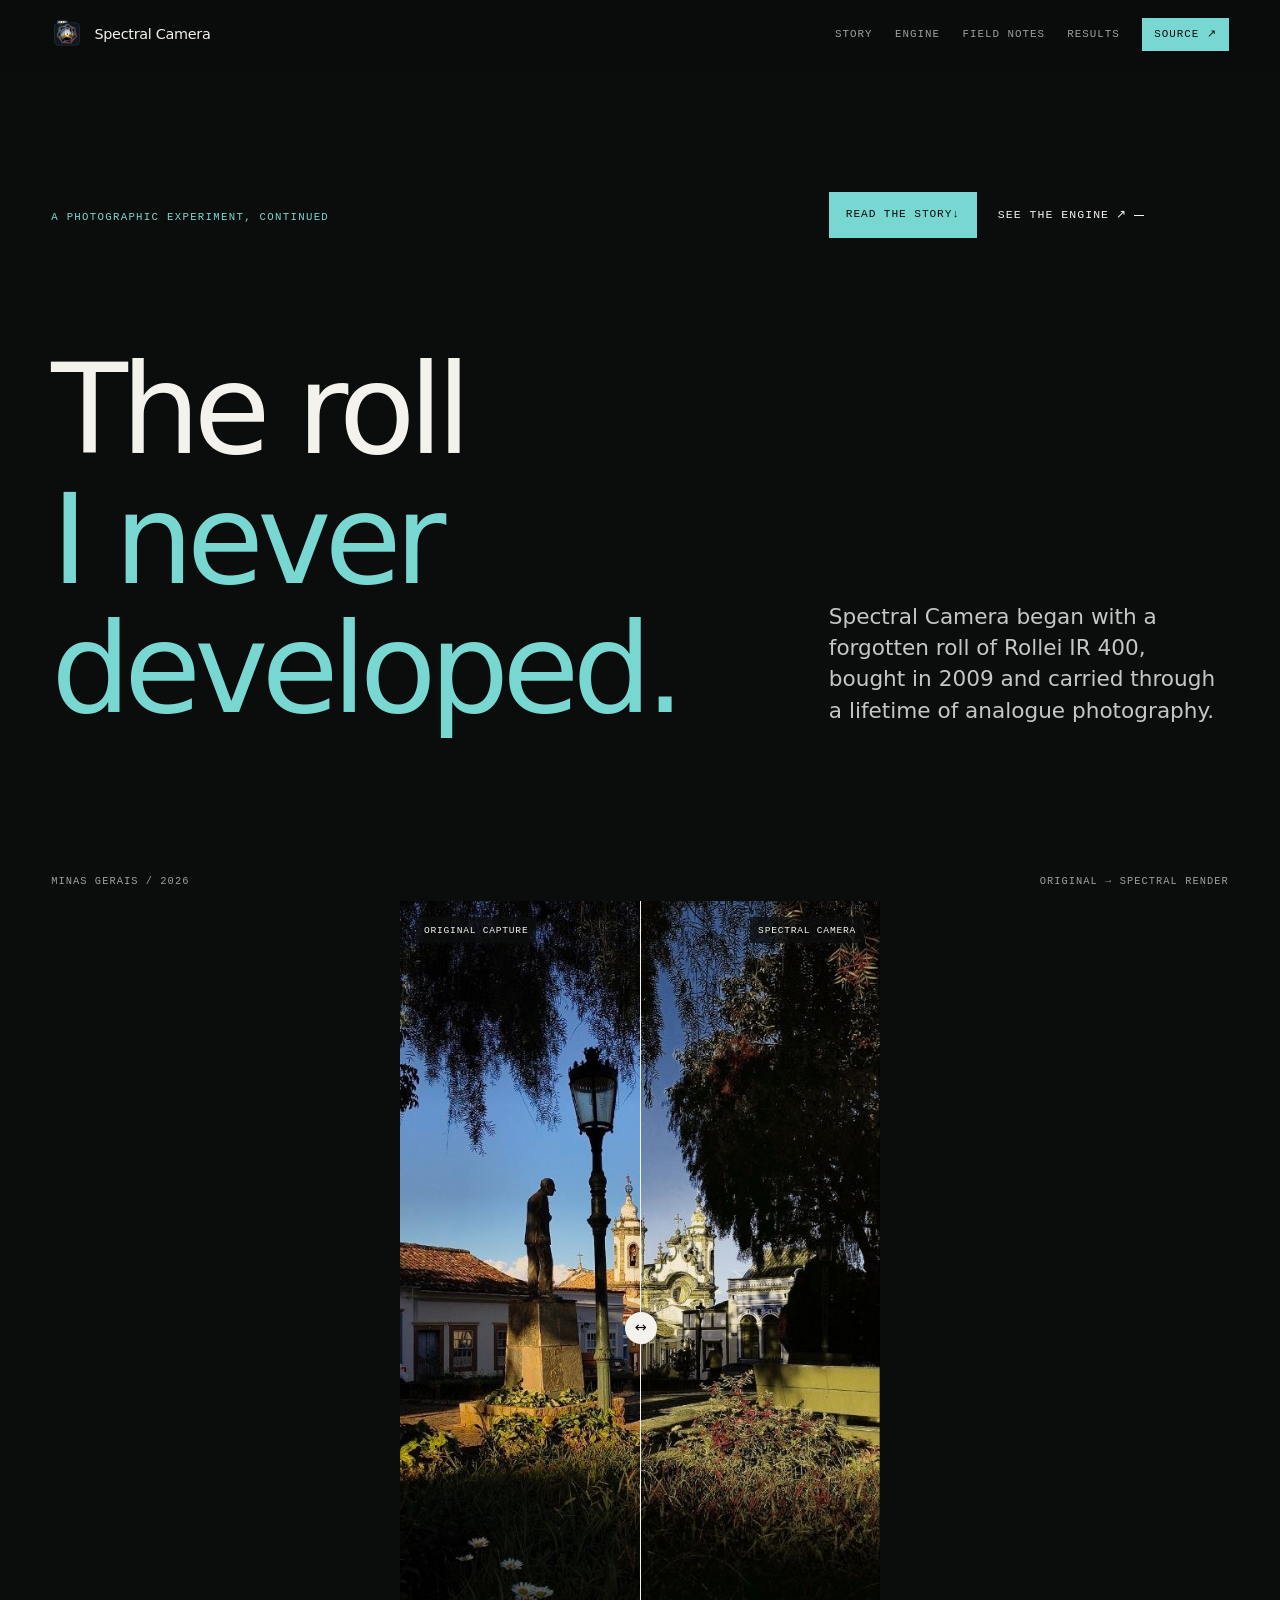
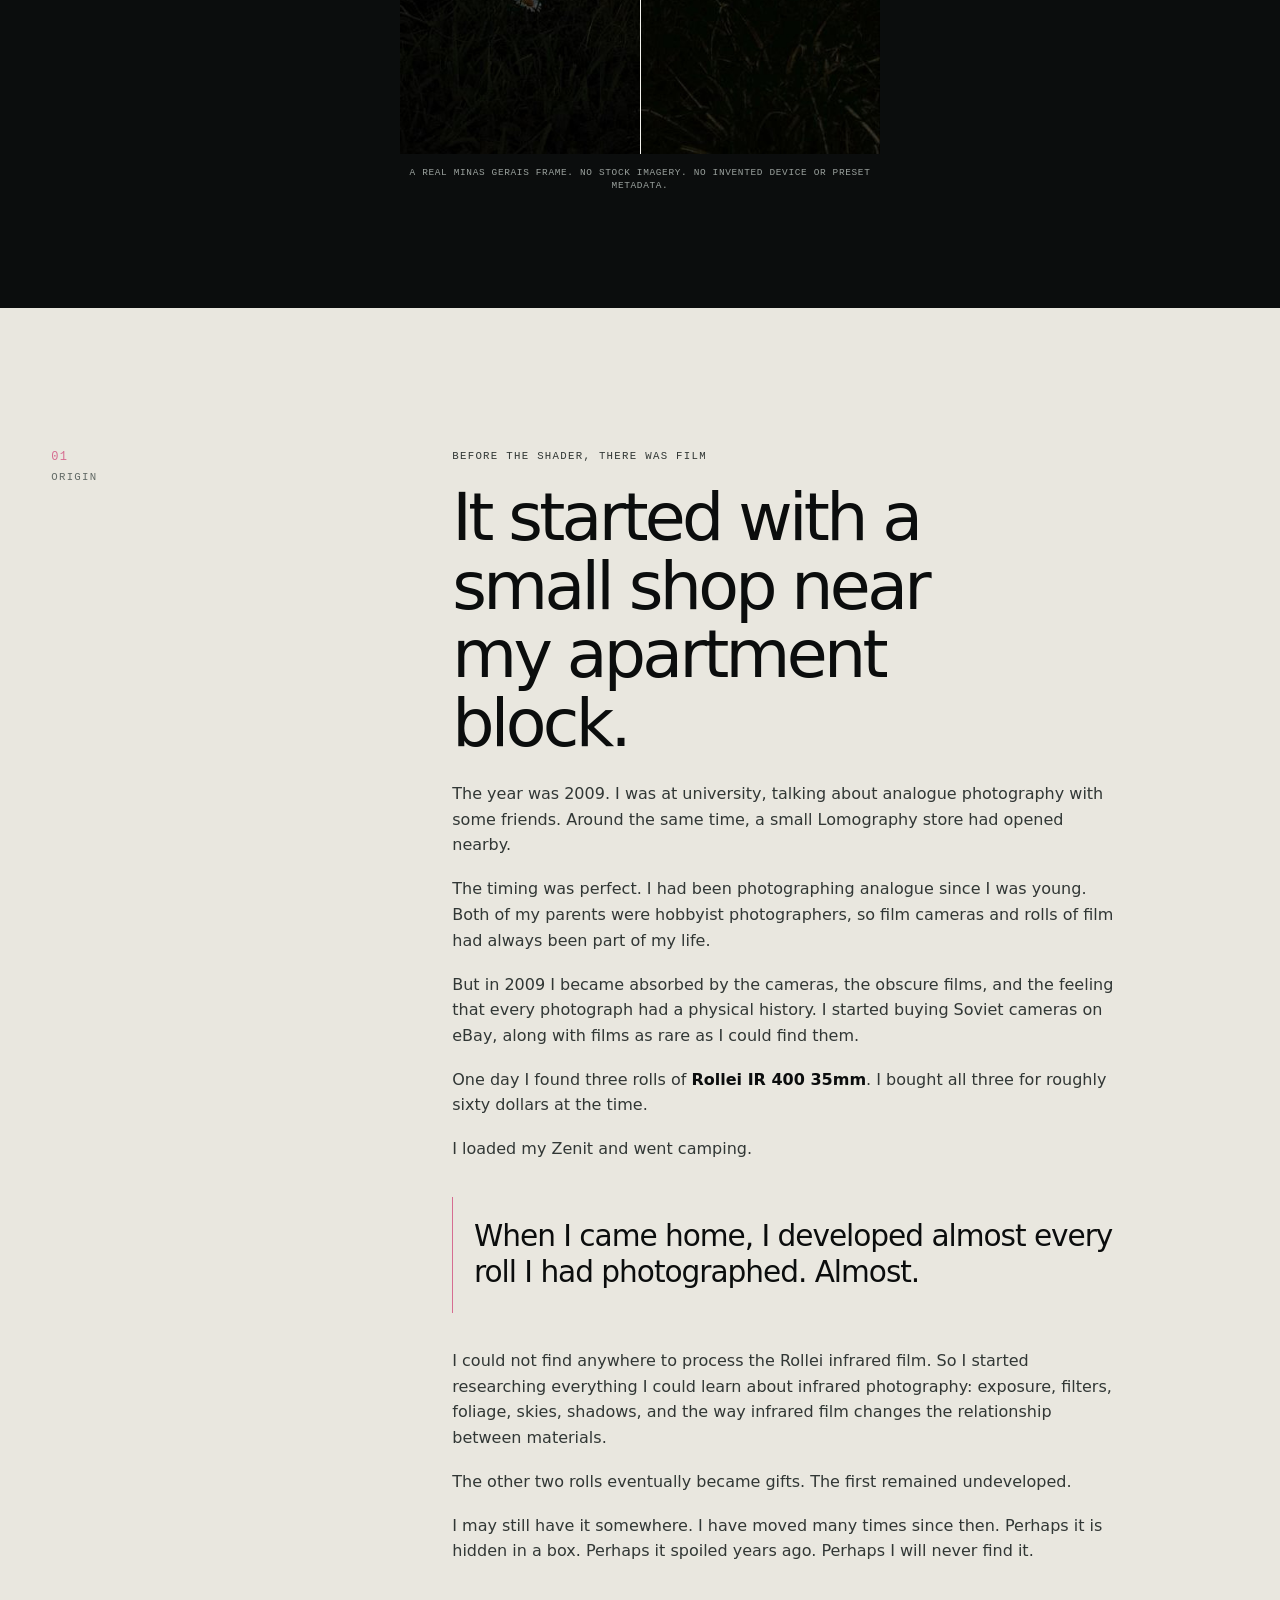
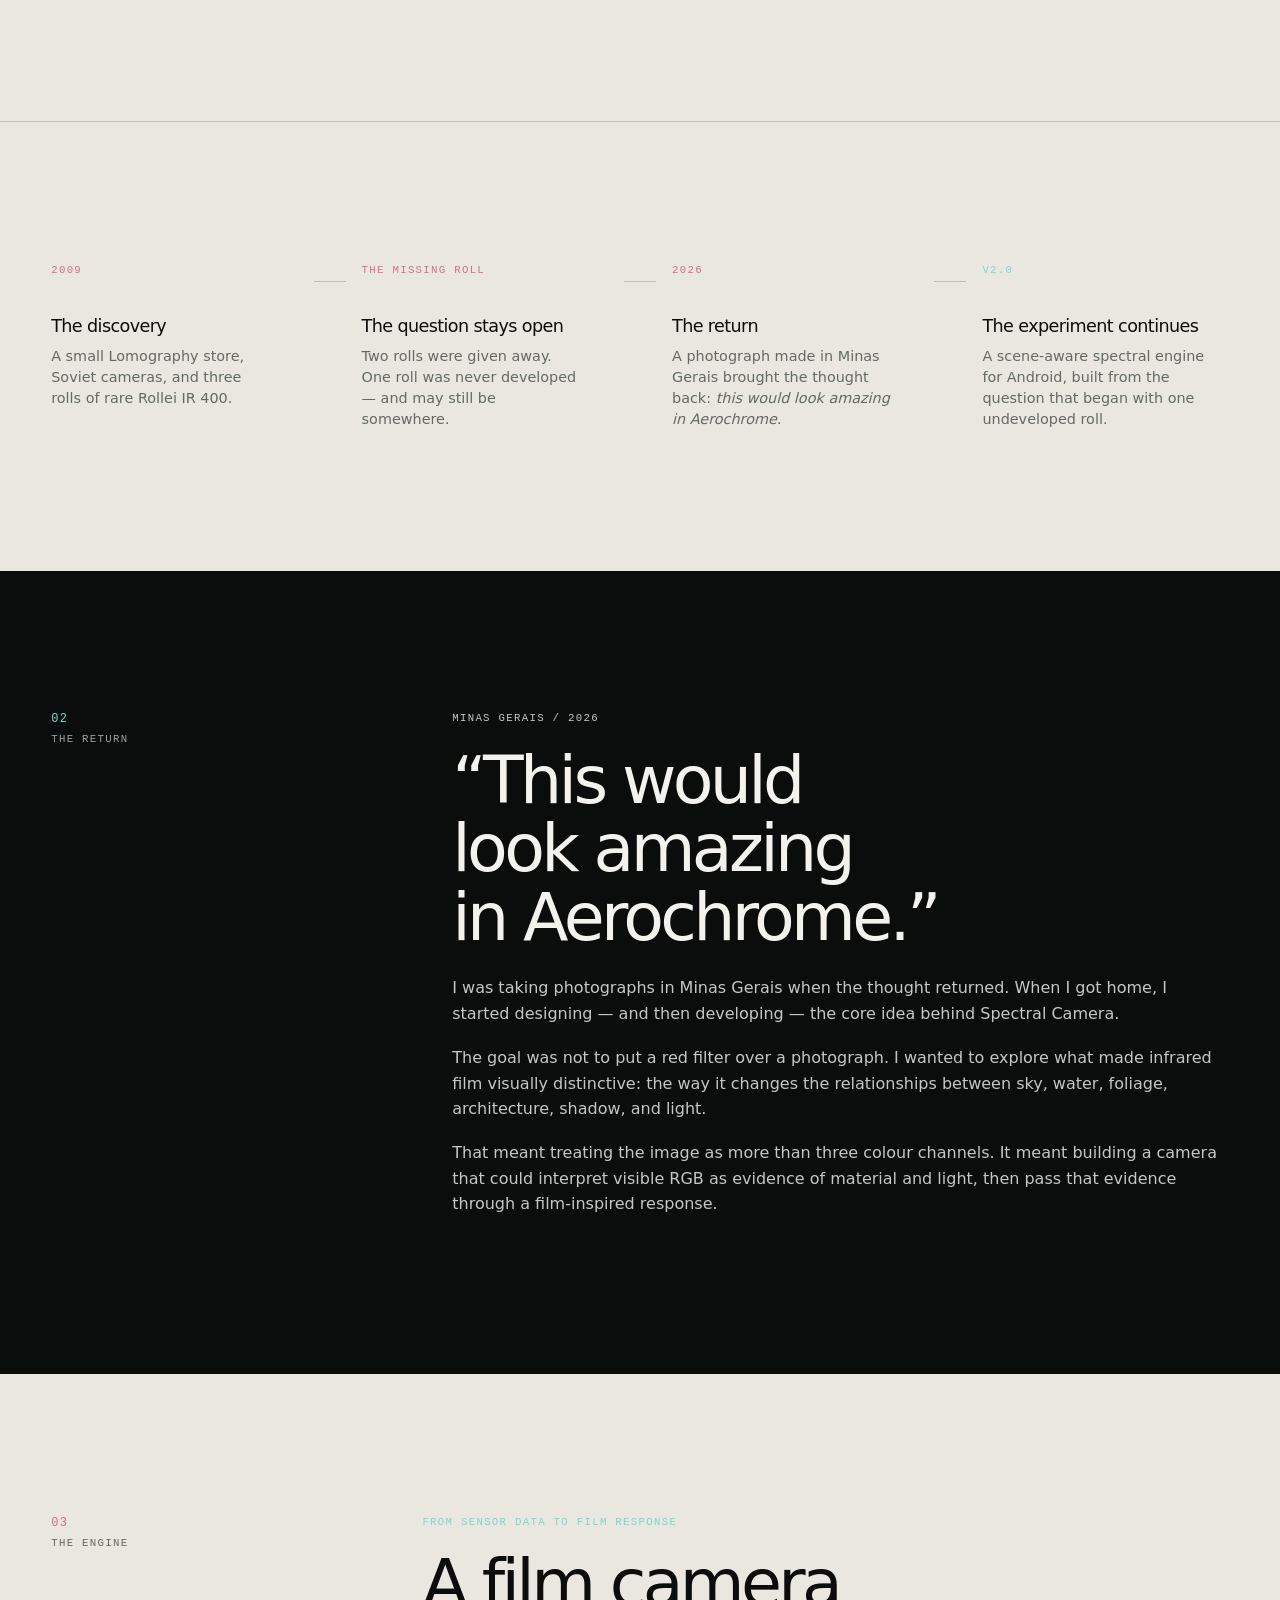
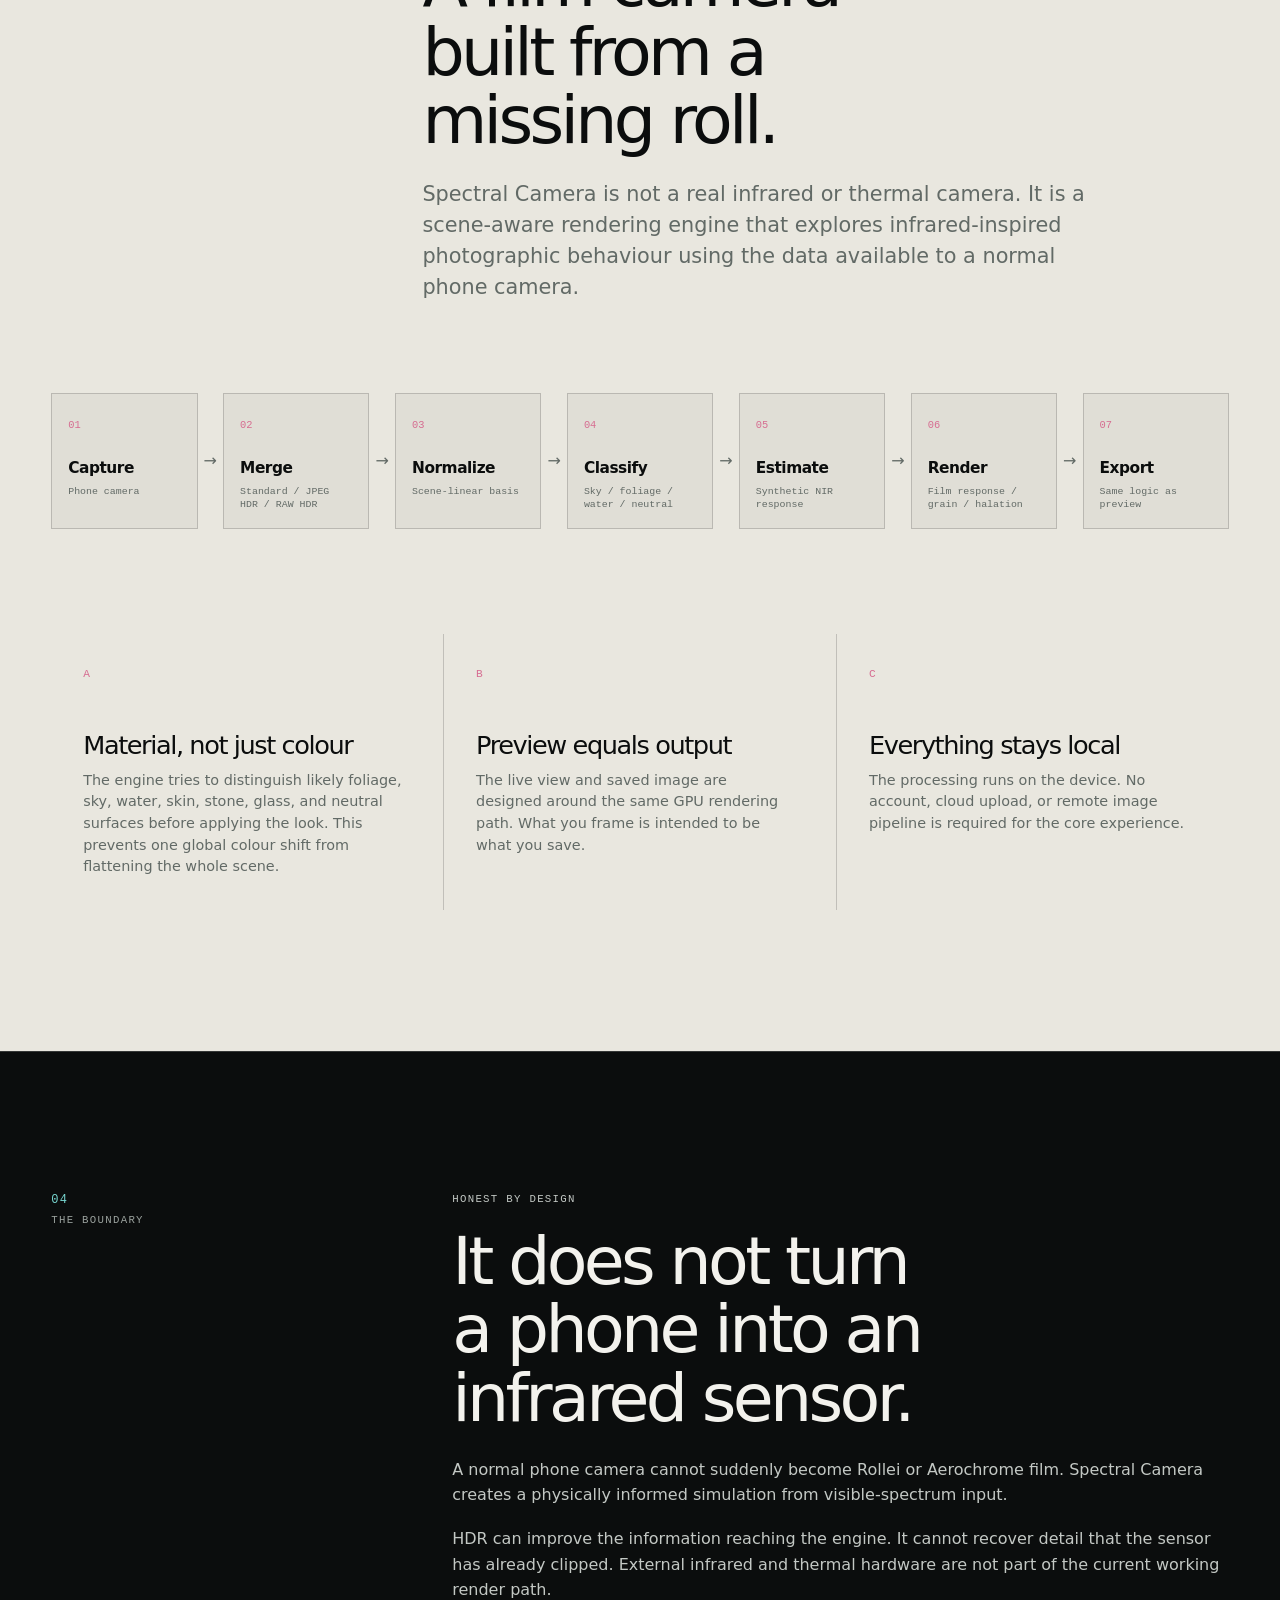
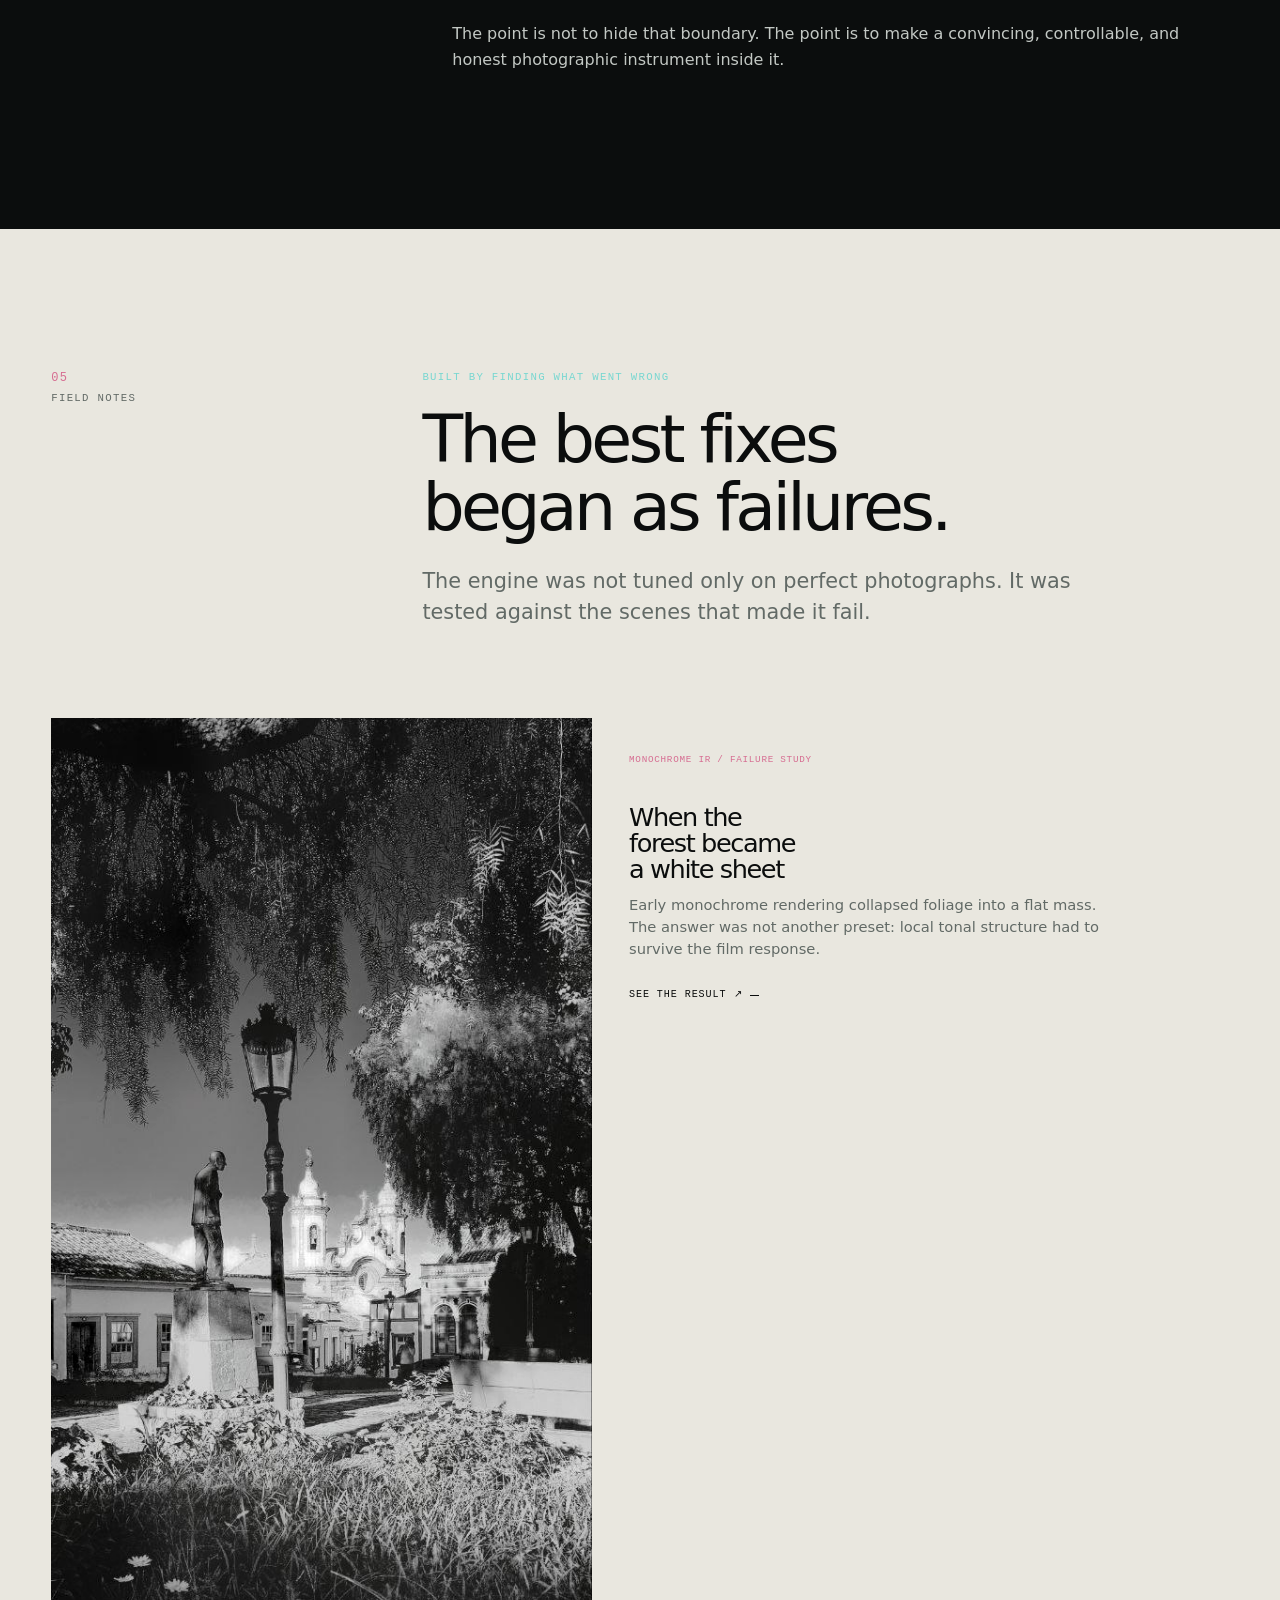
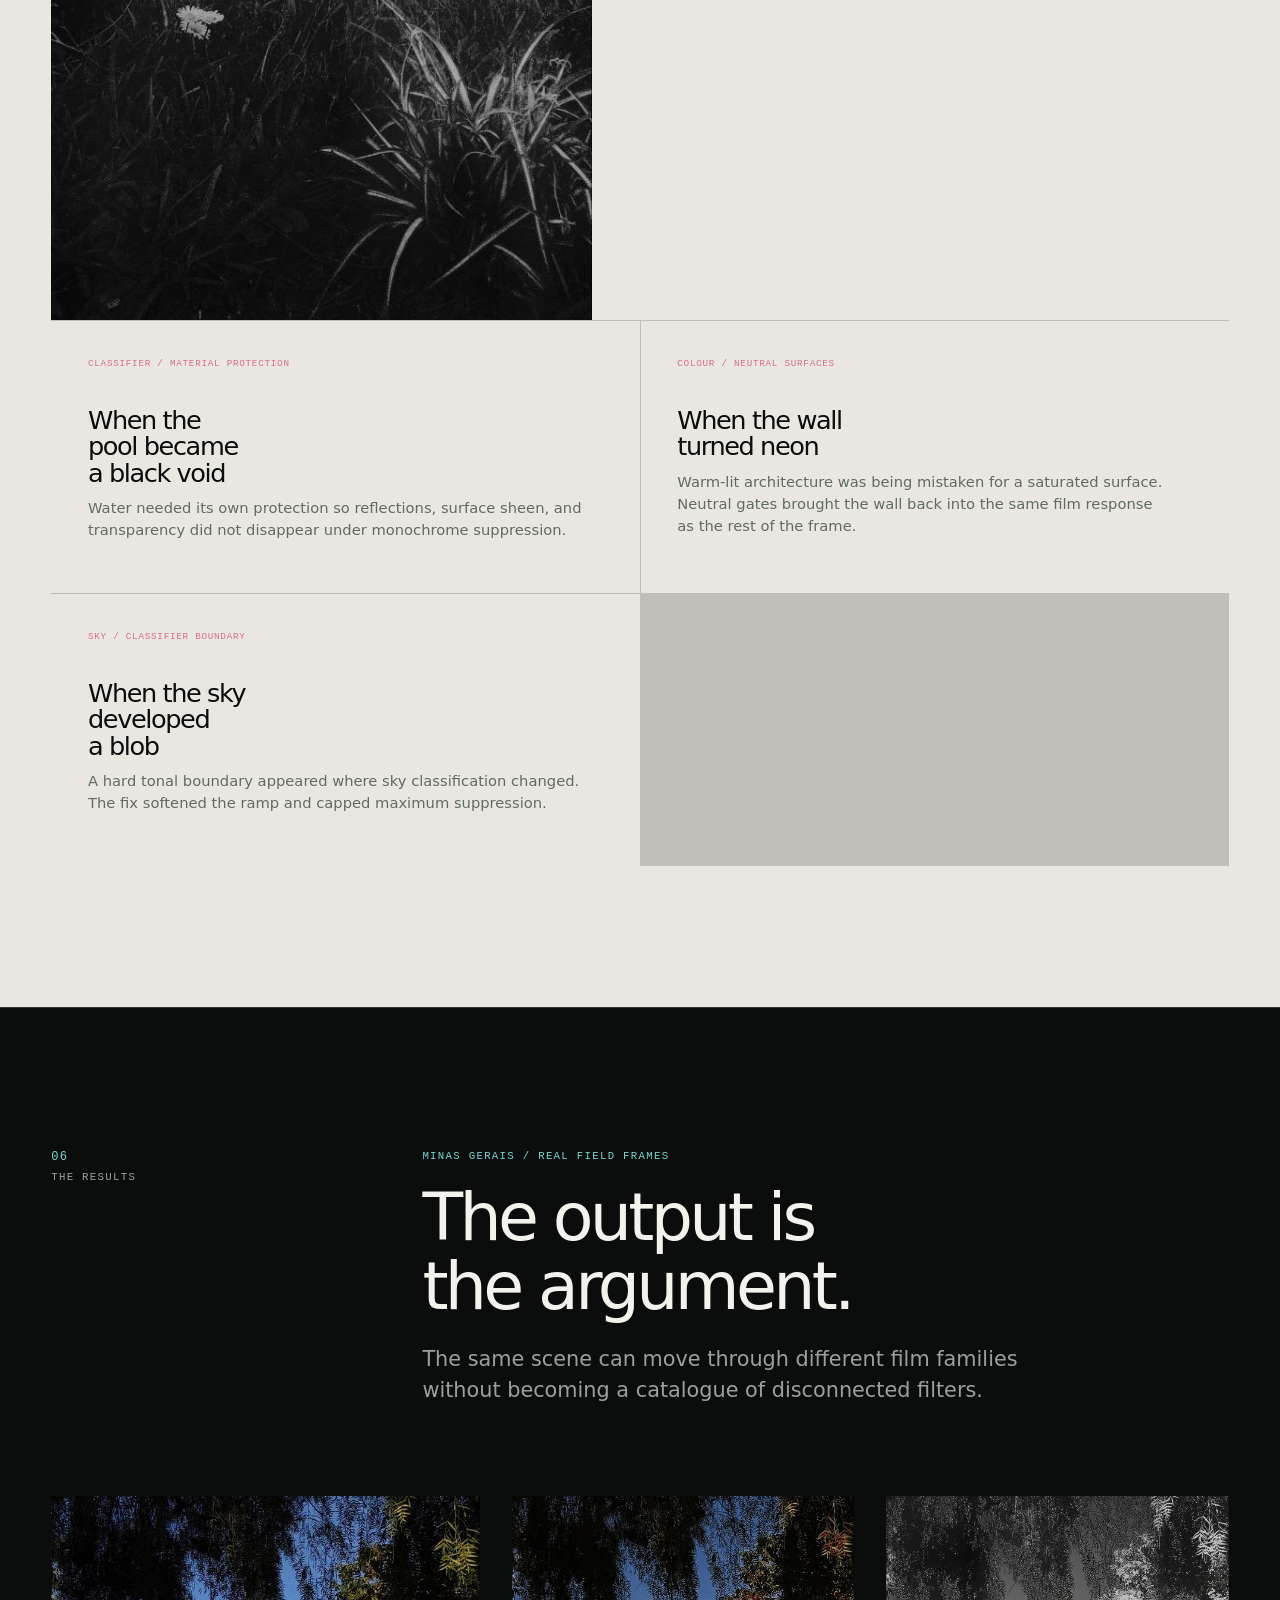
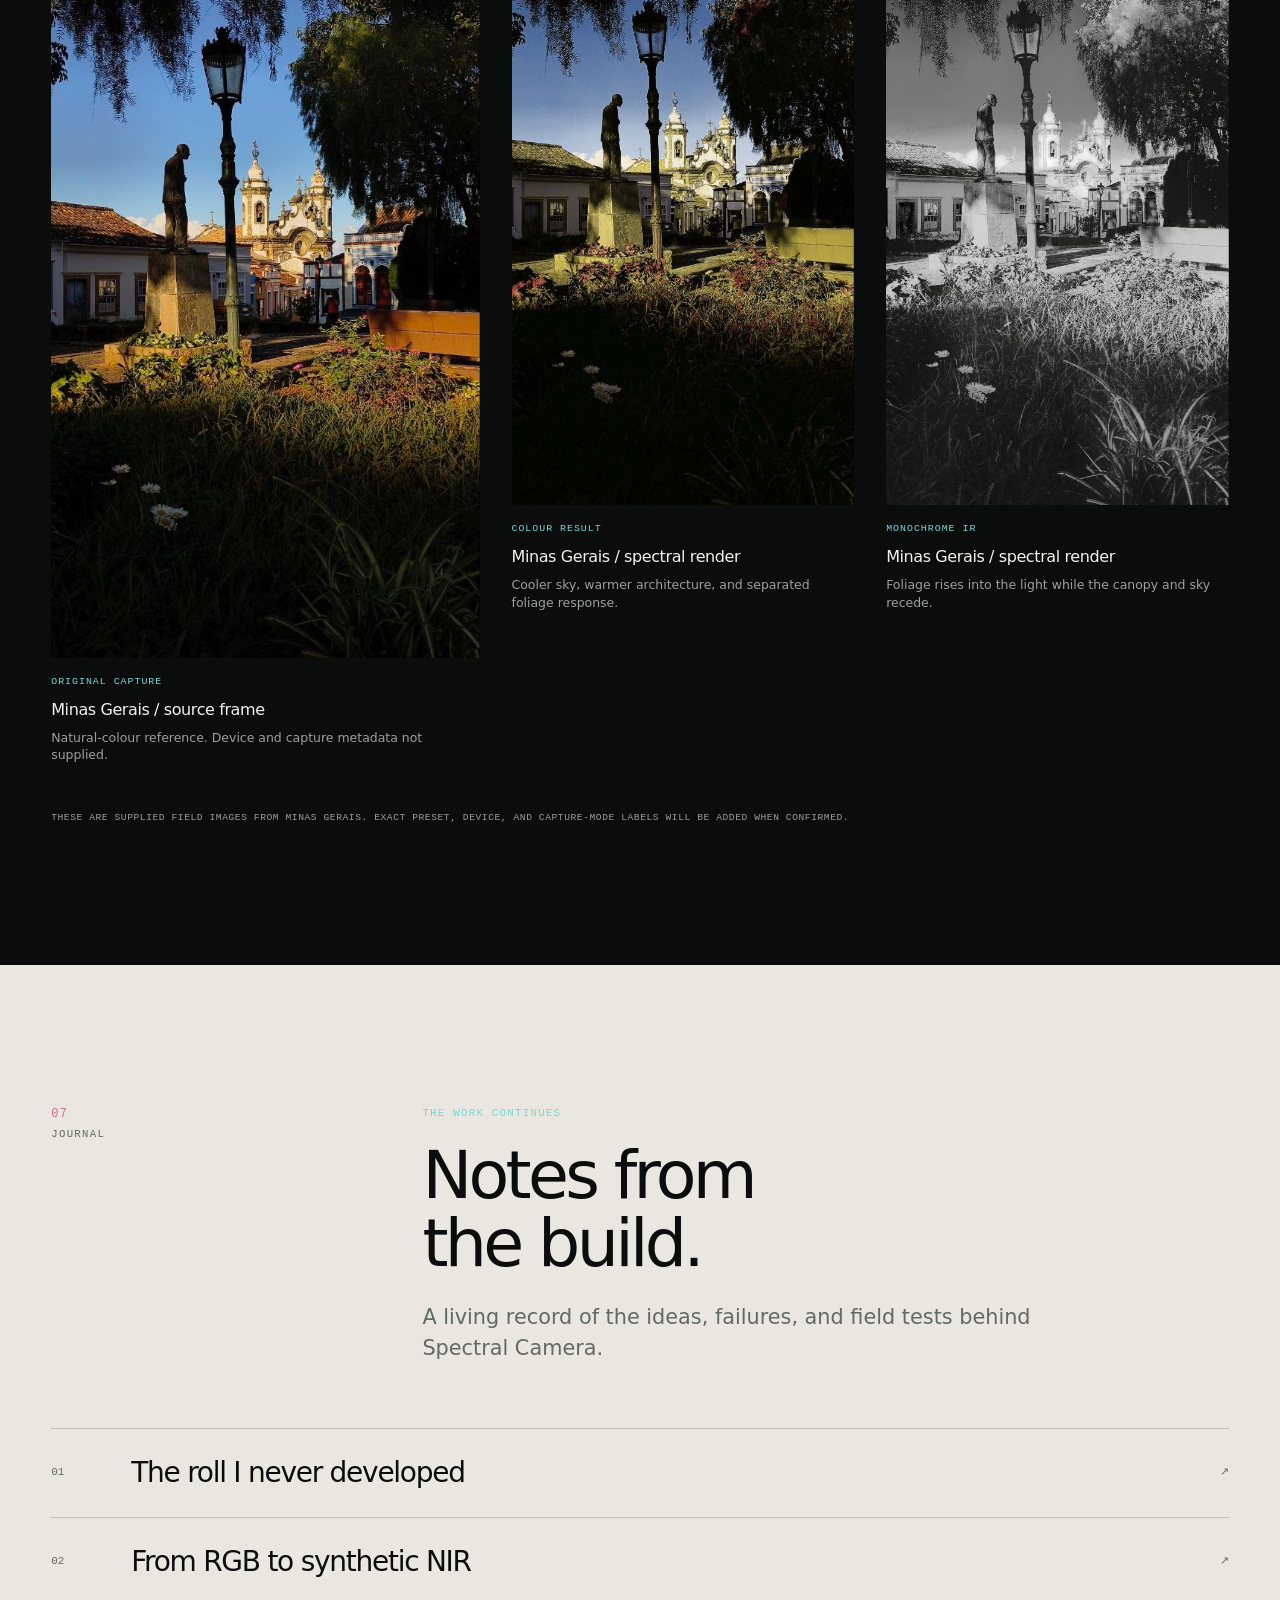
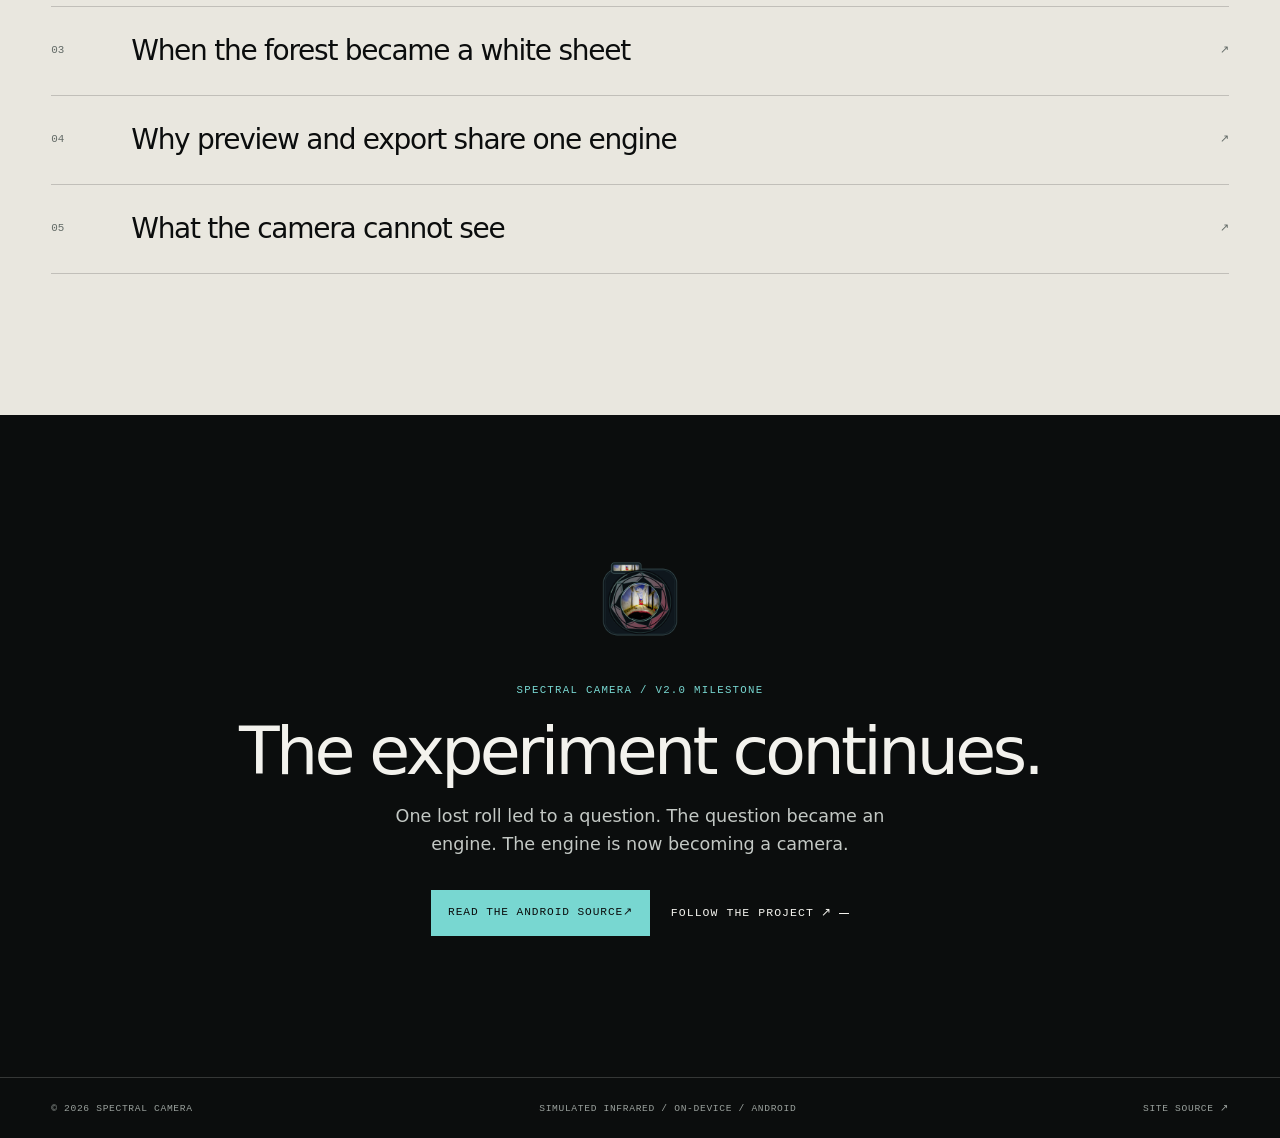
==== site/index.html @ b9d01300 "Add Spectral Camera editorial site" ====
<!doctype html>
<html lang="en">
<head>
  <meta charset="utf-8">
  <meta name="viewport" content="width=device-width, initial-scale=1">
  <meta name="theme-color" content="#0b0d0d">
  <meta name="description" content="The story and engine behind Spectral Camera: an on-device Android camera for simulated infrared, Aerochrome-style colour, and film rendering.">
  <meta property="og:title" content="The roll I never developed — Spectral Camera">
  <meta property="og:description" content="From a forgotten roll of Rollei IR 400 to a scene-aware spectral camera engine for Android.">
  <meta property="og:type" content="website">
  <meta property="og:image" content="assets/images/minas-gerais-colour-result.jpg">
  <title>The roll I never developed — Spectral Camera</title>
  <link rel="icon" href="assets/brand/spectral-camera-mark.png" type="image/png">
  <link rel="stylesheet" href="styles.css">
  <script defer src="script.js"></script>
</head>
<body>
  <a class="skip-link" href="#main-content">Skip to story</a>

  <header class="site-header" data-header>
    <div class="header-inner">
      <a class="brand" href="#top" aria-label="Spectral Camera home">
        <img src="assets/brand/spectral-camera-mark.png" alt="" width="36" height="36">
        <span>Spectral Camera</span>
      </a>
      <button class="menu-toggle" type="button" aria-controls="site-nav" aria-expanded="false">
        <span class="menu-toggle-label">Menu</span>
        <span class="menu-icon" aria-hidden="true"><i></i><i></i></span>
      </button>
      <nav id="site-nav" class="site-nav" aria-label="Main navigation">
        <a href="#story">Story</a>
        <a href="#engine">Engine</a>
        <a href="#field-notes">Field notes</a>
        <a href="#results">Results</a>
        <a class="nav-cta" href="https://github.com/renardoberou/spectral-camera" target="_blank" rel="noreferrer">Source <span aria-hidden="true">↗</span></a>
      </nav>
    </div>
  </header>

  <main id="main-content">
    <section id="top" class="hero section-dark">
      <div class="hero-copy page-shell">
        <p class="eyebrow">A photographic experiment, continued</p>
        <h1>The roll<br><em>I never developed.</em></h1>
        <p class="hero-lede">Spectral Camera began with a forgotten roll of Rollei IR 400, bought in 2009 and carried through a lifetime of analogue photography.</p>
        <div class="hero-actions">
          <a class="button button-primary" href="#story">Read the story <span aria-hidden="true">↓</span></a>
          <a class="text-link" href="#engine">See the engine <span aria-hidden="true">↗</span></a>
        </div>
      </div>
      <div class="hero-visual page-shell">
        <div class="hero-visual-heading">
          <span>Minas Gerais / 2026</span>
          <span>Original → spectral render</span>
        </div>
        <div class="comparison" data-comparison>
          <img class="comparison-image comparison-after" src="assets/images/minas-gerais-colour-result.jpg" alt="Historic Minas Gerais plaza rendered with a cool blue sky, warm architecture, and olive foliage by Spectral Camera.">
          <div class="comparison-before-wrap" data-before-wrap>
            <img class="comparison-image comparison-before" src="assets/images/minas-gerais-original-capture.jpg" alt="Original natural-colour photograph of a historic Minas Gerais plaza framed by trees.">
          </div>
          <div class="comparison-label comparison-label-before">Original capture</div>
          <div class="comparison-label comparison-label-after">Spectral Camera</div>
          <div class="comparison-divider" data-divider aria-hidden="true"><span>↔</span></div>
          <label class="sr-only" for="comparison-range">Reveal the original image over the processed image</label>
          <input id="comparison-range" class="comparison-range" data-range type="range" min="0" max="100" value="50" aria-valuetext="50 percent original image">
        </div>
        <p class="image-note">A real Minas Gerais frame. No stock imagery. No invented device or preset metadata.</p>
      </div>
    </section>

    <section id="story" class="story section-paper section-padding">
      <div class="page-shell story-grid">
        <div class="section-marker"><span>01</span><span>Origin</span></div>
        <div class="story-copy prose">
          <p class="eyebrow">Before the shader, there was film</p>
          <h2>It started with a small shop near my apartment block.</h2>
          <p>The year was 2009. I was at university, talking about analogue photography with some friends. Around the same time, a small Lomography store had opened nearby.</p>
          <p>The timing was perfect. I had been photographing analogue since I was young. Both of my parents were hobbyist photographers, so film cameras and rolls of film had always been part of my life.</p>
          <p>But in 2009 I became absorbed by the cameras, the obscure films, and the feeling that every photograph had a physical history. I started buying Soviet cameras on eBay, along with films as rare as I could find them.</p>
          <p>One day I found three rolls of <strong>Rollei IR 400 35mm</strong>. I bought all three for roughly sixty dollars at the time.</p>
          <p>I loaded my Zenit and went camping.</p>
          <blockquote>When I came home, I developed almost every roll I had photographed. Almost.</blockquote>
          <p>I could not find anywhere to process the Rollei infrared film. So I started researching everything I could learn about infrared photography: exposure, filters, foliage, skies, shadows, and the way infrared film changes the relationship between materials.</p>
          <p>The other two rolls eventually became gifts. The first remained undeveloped.</p>
          <p>I may still have it somewhere. I have moved many times since then. Perhaps it is hidden in a box. Perhaps it spoiled years ago. Perhaps I will never find it.</p>
        </div>
      </div>
    </section>

    <section class="timeline section-paper section-padding section-rule">
      <div class="page-shell timeline-grid">
        <div class="timeline-item">
          <span class="timeline-year">2009</span>
          <h3>The discovery</h3>
          <p>A small Lomography store, Soviet cameras, and three rolls of rare Rollei IR 400.</p>
        </div>
        <div class="timeline-line" aria-hidden="true"></div>
        <div class="timeline-item">
          <span class="timeline-year">The missing roll</span>
          <h3>The question stays open</h3>
          <p>Two rolls were given away. One roll was never developed — and may still be somewhere.</p>
        </div>
        <div class="timeline-line" aria-hidden="true"></div>
        <div class="timeline-item">
          <span class="timeline-year">2026</span>
          <h3>The return</h3>
          <p>A photograph made in Minas Gerais brought the thought back: <em>this would look amazing in Aerochrome.</em></p>
        </div>
        <div class="timeline-line" aria-hidden="true"></div>
        <div class="timeline-item timeline-item-current">
          <span class="timeline-year">v2.0</span>
          <h3>The experiment continues</h3>
          <p>A scene-aware spectral engine for Android, built from the question that began with one undeveloped roll.</p>
        </div>
      </div>
    </section>

    <section class="return section-dark section-padding">
      <div class="page-shell return-grid">
        <div class="section-marker section-marker-dark"><span>02</span><span>The return</span></div>
        <div class="return-copy prose prose-dark">
          <p class="eyebrow">Minas Gerais / 2026</p>
          <h2>“This would look amazing in Aerochrome.”</h2>
          <p>I was taking photographs in Minas Gerais when the thought returned. When I got home, I started designing — and then developing — the core idea behind Spectral Camera.</p>
          <p>The goal was not to put a red filter over a photograph. I wanted to explore what made infrared film visually distinctive: the way it changes the relationships between sky, water, foliage, architecture, shadow, and light.</p>
          <p>That meant treating the image as more than three colour channels. It meant building a camera that could interpret visible RGB as evidence of material and light, then pass that evidence through a film-inspired response.</p>
        </div>
      </div>
    </section>

    <section id="engine" class="engine section-paper section-padding">
      <div class="page-shell">
        <div class="section-intro section-intro-wide">
          <div class="section-marker"><span>03</span><span>The engine</span></div>
          <div>
            <p class="eyebrow">From sensor data to film response</p>
            <h2>A film camera built from a missing roll.</h2>
            <p class="intro-lede">Spectral Camera is not a real infrared or thermal camera. It is a scene-aware rendering engine that explores infrared-inspired photographic behaviour using the data available to a normal phone camera.</p>
          </div>
        </div>

        <div class="pipeline" aria-label="Spectral Camera image processing pipeline">
          <div class="pipeline-step"><span class="pipeline-number">01</span><strong>Capture</strong><small>Phone camera</small></div>
          <div class="pipeline-arrow" aria-hidden="true">→</div>
          <div class="pipeline-step"><span class="pipeline-number">02</span><strong>Merge</strong><small>Standard / JPEG HDR / RAW HDR</small></div>
          <div class="pipeline-arrow" aria-hidden="true">→</div>
          <div class="pipeline-step"><span class="pipeline-number">03</span><strong>Normalize</strong><small>Scene-linear basis</small></div>
          <div class="pipeline-arrow" aria-hidden="true">→</div>
          <div class="pipeline-step"><span class="pipeline-number">04</span><strong>Classify</strong><small>Sky / foliage / water / neutral</small></div>
          <div class="pipeline-arrow" aria-hidden="true">→</div>
          <div class="pipeline-step"><span class="pipeline-number">05</span><strong>Estimate</strong><small>Synthetic NIR response</small></div>
          <div class="pipeline-arrow" aria-hidden="true">→</div>
          <div class="pipeline-step"><span class="pipeline-number">06</span><strong>Render</strong><small>Film response / grain / halation</small></div>
          <div class="pipeline-arrow" aria-hidden="true">→</div>
          <div class="pipeline-step"><span class="pipeline-number">07</span><strong>Export</strong><small>Same logic as preview</small></div>
        </div>

        <div class="engine-notes">
          <article class="engine-note">
            <span class="note-index">A</span>
            <h3>Material, not just colour</h3>
            <p>The engine tries to distinguish likely foliage, sky, water, skin, stone, glass, and neutral surfaces before applying the look. This prevents one global colour shift from flattening the whole scene.</p>
          </article>
          <article class="engine-note">
            <span class="note-index">B</span>
            <h3>Preview equals output</h3>
            <p>The live view and saved image are designed around the same GPU rendering path. What you frame is intended to be what you save.</p>
          </article>
          <article class="engine-note">
            <span class="note-index">C</span>
            <h3>Everything stays local</h3>
            <p>The processing runs on the device. No account, cloud upload, or remote image pipeline is required for the core experience.</p>
          </article>
        </div>
      </div>
    </section>

    <section id="honesty" class="honesty section-dark section-padding">
      <div class="page-shell honesty-grid">
        <div class="section-marker section-marker-dark"><span>04</span><span>The boundary</span></div>
        <div class="honesty-copy prose prose-dark">
          <p class="eyebrow">Honest by design</p>
          <h2>It does not turn a phone into an infrared sensor.</h2>
          <p>A normal phone camera cannot suddenly become Rollei or Aerochrome film. Spectral Camera creates a physically informed simulation from visible-spectrum input.</p>
          <p>HDR can improve the information reaching the engine. It cannot recover detail that the sensor has already clipped. External infrared and thermal hardware are not part of the current working render path.</p>
          <p>The point is not to hide that boundary. The point is to make a convincing, controllable, and honest photographic instrument inside it.</p>
        </div>
      </div>
    </section>

    <section id="field-notes" class="field-notes section-paper section-padding">
      <div class="page-shell">
        <div class="section-intro">
          <div class="section-marker"><span>05</span><span>Field notes</span></div>
          <div>
            <p class="eyebrow">Built by finding what went wrong</p>
            <h2>The best fixes began as failures.</h2>
            <p class="intro-lede">The engine was not tuned only on perfect photographs. It was tested against the scenes that made it fail.</p>
          </div>
        </div>

        <div class="notes-grid">
          <article class="note-card note-card-featured">
            <div class="note-card-image note-card-image-mono"><img src="assets/images/minas-gerais-monochrome-ir.jpg" alt="Bright foliage, dark sky, a statue, and a church in a monochrome infrared-inspired Minas Gerais rendering."></div>
            <div class="note-card-body"><span class="card-kicker">Monochrome IR / failure study</span><h3>When the forest became a white sheet</h3><p>Early monochrome rendering collapsed foliage into a flat mass. The answer was not another preset: local tonal structure had to survive the film response.</p><a class="text-link" href="#results">See the result <span aria-hidden="true">↗</span></a></div>
          </article>
          <article class="note-card">
            <div class="note-card-body"><span class="card-kicker">Classifier / material protection</span><h3>When the pool became a black void</h3><p>Water needed its own protection so reflections, surface sheen, and transparency did not disappear under monochrome suppression.</p></div>
          </article>
          <article class="note-card">
            <div class="note-card-body"><span class="card-kicker">Colour / neutral surfaces</span><h3>When the wall turned neon</h3><p>Warm-lit architecture was being mistaken for a saturated surface. Neutral gates brought the wall back into the same film response as the rest of the frame.</p></div>
          </article>
          <article class="note-card">
            <div class="note-card-body"><span class="card-kicker">Sky / classifier boundary</span><h3>When the sky developed a blob</h3><p>A hard tonal boundary appeared where sky classification changed. The fix softened the ramp and capped maximum suppression.</p></div>
          </article>
        </div>
      </div>
    </section>

    <section id="results" class="results section-dark section-padding">
      <div class="page-shell">
        <div class="section-intro section-intro-dark">
          <div class="section-marker section-marker-dark"><span>06</span><span>The results</span></div>
          <div>
            <p class="eyebrow">Minas Gerais / real field frames</p>
            <h2>The output is the argument.</h2>
            <p class="intro-lede">The same scene can move through different film families without becoming a catalogue of disconnected filters.</p>
          </div>
        </div>

        <div class="results-grid">
          <figure class="result-card result-card-large">
            <div class="result-image"><img src="assets/images/minas-gerais-original-capture.jpg" alt="Original natural-colour Minas Gerais plaza framed by trees."></div>
            <figcaption><span>Original capture</span><strong>Minas Gerais / source frame</strong><small>Natural-colour reference. Device and capture metadata not supplied.</small></figcaption>
          </figure>
          <figure class="result-card">
            <div class="result-image"><img src="assets/images/minas-gerais-colour-result.jpg" alt="Minas Gerais plaza with a cool blue sky, warm architecture, and olive foliage in a spectral colour rendering."></div>
            <figcaption><span>Colour result</span><strong>Minas Gerais / spectral render</strong><small>Cooler sky, warmer architecture, and separated foliage response.</small></figcaption>
          </figure>
          <figure class="result-card">
            <div class="result-image"><img src="assets/images/minas-gerais-monochrome-ir.jpg" alt="Minas Gerais plaza with bright foliage and deep shadows in a monochrome infrared-inspired rendering."></div>
            <figcaption><span>Monochrome IR</span><strong>Minas Gerais / spectral render</strong><small>Foliage rises into the light while the canopy and sky recede.</small></figcaption>
          </figure>
        </div>
        <p class="results-disclaimer">These are supplied field images from Minas Gerais. Exact preset, device, and capture-mode labels will be added when confirmed.</p>
      </div>
    </section>

    <section class="journal section-paper section-padding">
      <div class="page-shell">
        <div class="section-intro">
          <div class="section-marker"><span>07</span><span>Journal</span></div>
          <div>
            <p class="eyebrow">The work continues</p>
            <h2>Notes from the build.</h2>
            <p class="intro-lede">A living record of the ideas, failures, and field tests behind Spectral Camera.</p>
          </div>
        </div>
        <div class="journal-list">
          <a class="journal-row" href="#story"><span class="journal-number">01</span><span class="journal-title">The roll I never developed</span><span class="journal-arrow">↗</span></a>
          <a class="journal-row" href="#engine"><span class="journal-number">02</span><span class="journal-title">From RGB to synthetic NIR</span><span class="journal-arrow">↗</span></a>
          <a class="journal-row" href="#field-notes"><span class="journal-number">03</span><span class="journal-title">When the forest became a white sheet</span><span class="journal-arrow">↗</span></a>
          <a class="journal-row" href="#engine"><span class="journal-number">04</span><span class="journal-title">Why preview and export share one engine</span><span class="journal-arrow">↗</span></a>
          <a class="journal-row" href="#honesty"><span class="journal-number">05</span><span class="journal-title">What the camera cannot see</span><span class="journal-arrow">↗</span></a>
        </div>
      </div>
    </section>

    <section class="closing section-dark section-padding">
      <div class="page-shell closing-inner">
        <img class="closing-mark" src="assets/brand/spectral-camera-mark.png" alt="" width="92" height="92">
        <p class="eyebrow">Spectral Camera / v2.0 milestone</p>
        <h2>The experiment continues.</h2>
        <p>One lost roll led to a question. The question became an engine. The engine is now becoming a camera.</p>
        <div class="hero-actions closing-actions">
          <a class="button button-primary" href="https://github.com/renardoberou/spectral-camera" target="_blank" rel="noreferrer">Read the Android source <span aria-hidden="true">↗</span></a>
          <a class="text-link text-link-light" href="https://github.com/renardoberou/spectral-camera" target="_blank" rel="noreferrer">Follow the project <span aria-hidden="true">↗</span></a>
        </div>
      </div>
    </section>
  </main>

  <footer class="site-footer section-dark">
    <div class="page-shell footer-inner">
      <span>© 2026 Spectral Camera</span>
      <span>Simulated infrared / on-device / Android</span>
      <a href="https://github.com/renardoberou/Spectral-Camera-site" target="_blank" rel="noreferrer">Site source ↗</a>
    </div>
  </footer>
</body>
</html>
---- site/styles.css ----
:root {
  --ink: #0b0d0d;
  --ink-soft: #111615;
  --paper: #e9e7df;
  --paper-deep: #deddd4;
  --white: #f3f2ed;
  --muted-dark: #9aa19d;
  --muted-light: #626a66;
  --line-dark: rgba(243, 242, 237, .18);
  --line-light: rgba(11, 13, 13, .18);
  --cyan: #78d7d1;
  --magenta: #d66d91;
  --gold: #c4a768;
  --max: 1180px;
  --gutter: clamp(1.2rem, 4vw, 4rem);
  --display: ui-sans-serif, system-ui, -apple-system, BlinkMacSystemFont, "Segoe UI", sans-serif;
  --mono: ui-monospace, SFMono-Regular, Menlo, Monaco, Consolas, "Liberation Mono", monospace;
}

* { box-sizing: border-box; }
html { scroll-behavior: smooth; }
body {
  margin: 0;
  background: var(--ink);
  color: var(--white);
  font-family: var(--display);
  font-size: 16px;
  line-height: 1.6;
  text-rendering: optimizeLegibility;
  overflow-x: hidden;
}
body.menu-open { overflow: hidden; }
a { color: inherit; }
img { display: block; max-width: 100%; }
button, input { font: inherit; }
button { color: inherit; }
::selection { color: var(--ink); background: var(--cyan); }

.skip-link {
  position: fixed;
  z-index: 100;
  top: .75rem;
  left: .75rem;
  padding: .7rem 1rem;
  color: var(--ink);
  background: var(--cyan);
  transform: translateY(-150%);
  transition: transform .2s ease;
}
.skip-link:focus { transform: translateY(0); }
.sr-only {
  position: absolute;
  width: 1px;
  height: 1px;
  padding: 0;
  margin: -1px;
  overflow: hidden;
  clip: rect(0, 0, 0, 0);
  white-space: nowrap;
  border: 0;
}
.page-shell { width: min(var(--max), calc(100% - (var(--gutter) * 2))); margin-inline: auto; }
.section-padding { padding-block: clamp(5rem, 11vw, 10rem); }
.section-dark { color: var(--white); background: var(--ink); }
.section-paper { color: var(--ink); background: var(--paper); }
.section-rule { border-top: 1px solid var(--line-light); }

/* Header */
.site-header {
  position: fixed;
  z-index: 30;
  inset: 0 0 auto;
  border-bottom: 1px solid transparent;
  background: rgba(11, 13, 13, .78);
  backdrop-filter: blur(18px) saturate(120%);
  transition: border-color .25s ease, background .25s ease;
}
.site-header.is-scrolled { border-color: var(--line-dark); background: rgba(11, 13, 13, .94); }
.header-inner {
  width: min(var(--max), calc(100% - (var(--gutter) * 2)));
  min-height: 4.3rem;
  margin-inline: auto;
  display: flex;
  align-items: center;
  justify-content: space-between;
  gap: 2rem;
}
.brand { display: inline-flex; align-items: center; gap: .7rem; color: var(--white); text-decoration: none; font-size: .9rem; letter-spacing: -.02em; }
.brand img { width: 2rem; height: 2rem; object-fit: contain; }
.site-nav { display: flex; align-items: center; gap: 1.4rem; font-family: var(--mono); font-size: .68rem; text-transform: uppercase; letter-spacing: .09em; }
.site-nav a { color: var(--muted-dark); text-decoration: none; transition: color .2s ease; }
.site-nav a:hover, .site-nav a:focus-visible { color: var(--cyan); }
.site-nav .nav-cta { color: var(--ink); background: var(--cyan); padding: .5rem .75rem; }
.menu-toggle { display: none; border: 0; background: transparent; cursor: pointer; padding: .6rem 0 .6rem .7rem; }
.menu-toggle-label { font-family: var(--mono); font-size: .68rem; text-transform: uppercase; letter-spacing: .1em; }
.menu-icon { display: inline-flex; flex-direction: column; gap: 4px; margin-left: .45rem; vertical-align: middle; }
.menu-icon i { display: block; width: 1rem; height: 1px; background: currentColor; transition: transform .2s ease; }

/* Type and controls */
.eyebrow, .card-kicker, .timeline-year, .section-marker, .image-note, .results-disclaimer {
  font-family: var(--mono);
  font-size: .67rem;
  line-height: 1.35;
  text-transform: uppercase;
  letter-spacing: .12em;
}
.eyebrow { margin: 0 0 1.25rem; color: var(--cyan); }
.section-marker { display: flex; flex-direction: column; gap: .3rem; color: var(--muted-light); }
.section-marker span:first-child { color: var(--magenta); font-size: .75rem; }
.section-marker-dark { color: var(--muted-dark); }
.section-marker-dark span:first-child { color: var(--cyan); }
h1, h2, h3, p { margin-top: 0; }
h1, h2, h3 { font-weight: 500; letter-spacing: -.055em; line-height: 1.03; text-wrap: balance; }
h1 { max-width: 8ch; margin-bottom: 1.5rem; font-size: clamp(3.7rem, 9.8vw, 8.4rem); }
h1 em { color: var(--cyan); font-style: normal; }
h2 { max-width: 13ch; margin-bottom: 1.5rem; font-size: clamp(2.5rem, 5.2vw, 5rem); }
h3 { margin-bottom: .7rem; font-size: clamp(1.2rem, 2vw, 1.65rem); }
.prose { max-width: 42rem; }
.prose p { color: #313735; }
.prose p + p { margin-top: 1.15rem; }
.prose strong { color: var(--ink); font-weight: 650; }
.prose blockquote { margin: 2.2rem 0; padding: 1.4rem 0 1.4rem 1.3rem; border-left: 1px solid var(--magenta); color: var(--ink); font-size: clamp(1.25rem, 2.5vw, 1.85rem); line-height: 1.2; letter-spacing: -.035em; }
.prose-dark p { color: #c3c8c4; }
.prose-dark h2 { color: var(--white); }
.prose-dark blockquote { color: var(--white); }
.intro-lede { max-width: 42rem; margin-bottom: 0; color: var(--muted-light); font-size: clamp(1.05rem, 1.8vw, 1.3rem); line-height: 1.5; }
.section-intro-dark .intro-lede { color: var(--muted-dark); }
.text-link { display: inline-flex; align-items: center; gap: .45rem; color: var(--ink); font-family: var(--mono); font-size: .72rem; text-transform: uppercase; letter-spacing: .09em; text-decoration: none; }
.text-link::after { content: ""; display: block; height: 1px; flex: 1; min-width: .6rem; background: currentColor; transform-origin: left; transition: transform .2s ease; }
.text-link:hover::after, .text-link:focus-visible::after { transform: scaleX(.55); }
.hero .text-link, .section-dark .text-link { color: var(--white); }
.text-link-light { color: var(--white); }
.button { display: inline-flex; align-items: center; justify-content: center; min-height: 2.9rem; padding: .75rem 1rem; border: 1px solid transparent; font-family: var(--mono); font-size: .7rem; text-transform: uppercase; letter-spacing: .08em; text-decoration: none; transition: background .2s ease, color .2s ease, border-color .2s ease, transform .2s ease; }
.button:hover, .button:focus-visible { transform: translateY(-2px); }
.button-primary { color: var(--ink); background: var(--cyan); }
.button-primary:hover, .button-primary:focus-visible { color: var(--white); background: var(--magenta); }
.hero-actions { display: flex; align-items: center; flex-wrap: wrap; gap: 1.3rem; }

/* Hero */
.hero { min-height: 100svh; padding: clamp(8rem, 16vw, 12rem) 0 clamp(4rem, 9vw, 8rem); }
.hero-copy { display: grid; grid-template-columns: minmax(0, 1fr) minmax(14rem, 25rem); gap: clamp(2rem, 8vw, 10rem); align-items: end; }
.hero-copy > * { min-width: 0; }
.hero-lede { width: 100%; max-width: 26rem; margin: 0 0 2rem; color: #c3c8c4; font-size: clamp(1.1rem, 1.9vw, 1.35rem); line-height: 1.45; }
.hero-copy .hero-actions { grid-column: 2; grid-row: 1; align-self: end; padding-bottom: .35rem; }
.hero-visual { margin-top: clamp(3rem, 9vw, 8rem); }
.hero-visual-heading { display: flex; flex-wrap: wrap; justify-content: space-between; gap: .4rem 1rem; margin-bottom: .7rem; color: var(--muted-dark); font-family: var(--mono); font-size: .65rem; text-transform: uppercase; letter-spacing: .1em; }
.comparison { position: relative; width: min(100%, 30rem); margin-inline: auto; overflow: hidden; aspect-ratio: 9 / 16; background: #202525; }
.comparison-image { position: absolute; inset: 0; width: 100%; height: 100%; object-fit: cover; }
.comparison-before-wrap { position: absolute; z-index: 2; inset: 0 auto 0 0; width: 50%; overflow: hidden; }
.comparison-before { width: min(100vw, 30rem); max-width: none; }
.comparison-label { position: absolute; z-index: 4; top: 1rem; padding: .35rem .5rem; color: var(--white); background: rgba(11, 13, 13, .75); font-family: var(--mono); font-size: .6rem; text-transform: uppercase; letter-spacing: .08em; }
.comparison-label-before { left: 1rem; }
.comparison-label-after { right: 1rem; }
.comparison-divider { position: absolute; z-index: 5; top: 0; bottom: 0; left: 50%; width: 1px; background: var(--white); pointer-events: none; }
.comparison-divider span { position: absolute; top: 50%; left: 50%; display: grid; width: 2rem; height: 2rem; place-items: center; color: var(--ink); background: var(--white); border-radius: 50%; transform: translate(-50%, -50%); font-size: .9rem; }
.comparison-range { position: absolute; z-index: 6; inset: 0; width: 100%; height: 100%; margin: 0; opacity: 0; cursor: ew-resize; }
.image-note { max-width: 30rem; margin: .8rem auto 0; color: var(--muted-dark); font-size: .59rem; text-align: center; letter-spacing: .07em; }

/* Story */
.story-grid, .return-grid, .honesty-grid { display: grid; grid-template-columns: minmax(5rem, 1fr) minmax(0, 2.6fr); gap: clamp(2rem, 8vw, 9rem); }
.story-copy h2, .return-copy h2, .honesty-copy h2 { max-width: 12ch; }

/* Timeline */
.timeline-grid { display: grid; grid-template-columns: 1fr auto 1fr auto 1fr auto 1fr; align-items: start; gap: 1rem; }
.timeline-item { max-width: 14rem; }
.timeline-year { display: block; min-height: 2.3rem; margin-bottom: 1.1rem; color: var(--magenta); }
.timeline-item h3 { font-size: 1.1rem; letter-spacing: -.035em; }
.timeline-item p { margin-bottom: 0; color: var(--muted-light); font-size: .9rem; line-height: 1.45; }
.timeline-line { width: 2rem; height: 1px; margin-top: 1.15rem; background: var(--line-light); }
.timeline-item-current .timeline-year { color: var(--cyan); }

/* Return and honesty */
.return-grid, .honesty-grid { align-items: start; }
.return-copy { max-width: 48rem; }
.honesty { border-top: 1px solid var(--line-dark); }
.honesty-copy { max-width: 50rem; }

/* Engine */
.section-intro { display: grid; grid-template-columns: minmax(5rem, 1fr) minmax(0, 3fr); gap: clamp(2rem, 8vw, 9rem); align-items: start; }
.section-intro-wide { margin-bottom: clamp(3rem, 7vw, 6rem); }
.pipeline { display: flex; align-items: stretch; overflow-x: auto; padding-bottom: 1rem; scrollbar-color: var(--magenta) transparent; }
.pipeline-step { flex: 1 0 8.7rem; min-height: 7.7rem; padding: 1rem; border: 1px solid var(--line-light); background: rgba(11, 13, 13, .04); }
.pipeline-step strong { display: block; margin-top: 1.3rem; font-size: .96rem; letter-spacing: -.03em; }
.pipeline-step small { display: block; margin-top: .25rem; color: var(--muted-light); font-family: var(--mono); font-size: .62rem; line-height: 1.35; }
.pipeline-number { color: var(--magenta); font-family: var(--mono); font-size: .65rem; }
.pipeline-arrow { flex: 0 0 1.6rem; display: grid; place-items: center; color: var(--muted-light); }
.engine-notes { display: grid; grid-template-columns: repeat(3, 1fr); gap: 1px; margin-top: clamp(3rem, 7vw, 6rem); background: var(--line-light); }
.engine-note { min-height: 14rem; padding: clamp(1.2rem, 3vw, 2rem); background: var(--paper); }
.note-index { display: block; margin-bottom: 3rem; color: var(--magenta); font-family: var(--mono); font-size: .7rem; }
.engine-note p { max-width: 20rem; margin-bottom: 0; color: var(--muted-light); font-size: .9rem; line-height: 1.5; }

/* Field notes */
.field-notes .section-intro { margin-bottom: clamp(3rem, 7vw, 6rem); }
.notes-grid { display: grid; grid-template-columns: repeat(2, 1fr); gap: 1px; background: var(--line-light); }
.note-card { min-height: 17rem; background: var(--paper); }
.note-card-featured { display: grid; grid-template-columns: minmax(10rem, .85fr) 1fr; grid-column: span 2; }
.note-card-image { min-height: 100%; overflow: hidden; background: var(--ink); }
.note-card-image img { width: 100%; height: 100%; object-fit: cover; object-position: center; filter: saturate(.95) contrast(1.05); }
.note-card-body { padding: clamp(1.3rem, 3.3vw, 2.3rem); }
.card-kicker { display: block; margin-bottom: 2.3rem; color: var(--magenta); font-size: .58rem; letter-spacing: .08em; }
.note-card h3 { max-width: 12ch; }
.note-card p { max-width: 31rem; color: var(--muted-light); font-size: .92rem; line-height: 1.5; }
.note-card .text-link { margin-top: .75rem; font-size: .63rem; }

/* Results */
.results { border-top: 1px solid var(--line-dark); }
.results .section-intro { margin-bottom: clamp(3rem, 7vw, 6rem); }
.results-grid { display: grid; grid-template-columns: 1.25fr 1fr 1fr; gap: clamp(1rem, 2.5vw, 2.2rem); align-items: start; }
.result-card { margin: 0; }
.result-image { overflow: hidden; aspect-ratio: 9 / 16; background: #202525; }
.result-card img { width: 100%; height: 100%; object-fit: cover; transition: transform .6s cubic-bezier(.2, .7, .2, 1); }
.result-card:hover img { transform: scale(1.025); }
.result-card figcaption { padding-top: 1rem; }
.result-card figcaption span { display: block; margin-bottom: .45rem; color: var(--cyan); font-family: var(--mono); font-size: .62rem; text-transform: uppercase; letter-spacing: .1em; }
.result-card figcaption strong { display: block; font-size: 1rem; font-weight: 500; letter-spacing: -.025em; }
.result-card figcaption small { display: block; margin-top: .4rem; color: var(--muted-dark); font-size: .78rem; line-height: 1.4; }
.results-disclaimer { margin: 3rem 0 0; color: var(--muted-dark); font-size: .6rem; letter-spacing: .06em; }

/* Journal and closing */
.journal-list { margin-top: clamp(2.5rem, 5vw, 4rem); border-top: 1px solid var(--line-light); }
.journal-row { display: grid; grid-template-columns: 4rem 1fr auto; gap: 1rem; align-items: center; padding: 1.35rem 0; border-bottom: 1px solid var(--line-light); color: var(--ink); text-decoration: none; transition: color .2s ease, padding-left .2s ease; }
.journal-row:hover, .journal-row:focus-visible { padding-left: .6rem; color: var(--magenta); }
.journal-number, .journal-arrow { color: var(--muted-light); font-family: var(--mono); font-size: .68rem; }
.journal-title { font-size: clamp(1.15rem, 2.5vw, 1.75rem); letter-spacing: -.045em; }
.closing { text-align: center; }
.closing-inner { display: flex; flex-direction: column; align-items: center; }
.closing-mark { margin-bottom: 2.2rem; opacity: .9; }
.closing h2 { max-width: none; margin-bottom: 1rem; }
.closing p:not(.eyebrow) { max-width: 32rem; margin-bottom: 2rem; color: #c3c8c4; font-size: 1.1rem; }
.closing-actions { justify-content: center; }
.site-footer { border-top: 1px solid var(--line-dark); }
.footer-inner { display: flex; justify-content: space-between; gap: 1rem; padding-block: 1.4rem; color: var(--muted-dark); font-family: var(--mono); font-size: .6rem; text-transform: uppercase; letter-spacing: .07em; }
.footer-inner a { color: var(--muted-dark); text-decoration: none; }
.footer-inner a:hover, .footer-inner a:focus-visible { color: var(--cyan); }

@media (max-width: 850px) {
  .hero-copy { grid-template-columns: minmax(0, 1fr); gap: 2rem; }
  .hero-visual-heading { justify-content: flex-start; }
  .hero-copy .hero-actions { grid-column: auto; grid-row: auto; }
  .timeline-grid { grid-template-columns: 1fr; gap: 2.3rem; }
  .timeline-line { width: 3rem; margin: -1.2rem 0 0 0; }
  .engine-notes { grid-template-columns: 1fr; }
  .engine-note { min-height: auto; }
  .note-index { margin-bottom: 1.5rem; }
  .results-grid { grid-template-columns: repeat(2, 1fr); }
  .result-card-large { grid-column: span 2; max-width: 24rem; }
  .result-card-large .result-image { aspect-ratio: 9 / 12; }
}

@media (max-width: 680px) {
  .site-header { background: rgba(11, 13, 13, .92); }
  .menu-toggle { display: block; }
  .site-nav { position: absolute; inset: 4.3rem 0 auto; display: none; flex-direction: column; align-items: stretch; gap: 0; padding: .8rem var(--gutter) 1.1rem; border-bottom: 1px solid var(--line-dark); background: rgba(11, 13, 13, .98); }
  .site-nav.is-open { display: flex; }
  .site-nav a { min-height: 2.9rem; display: flex; align-items: center; border-bottom: 1px solid var(--line-dark); }
  .site-nav .nav-cta { justify-content: center; margin-top: .8rem; border: 0; }
  .story-grid, .return-grid, .honesty-grid, .section-intro { grid-template-columns: 1fr; gap: 2rem; }
  .section-marker { flex-direction: row; gap: .7rem; align-items: center; }
  .section-marker span:first-child { order: 2; }
  .section-marker span:last-child { order: 1; }
  .note-card-featured { display: block; grid-column: span 2; }
  .note-card-image { aspect-ratio: 9 / 10; min-height: auto; }
  .notes-grid { grid-template-columns: 1fr; }
  .note-card-featured { grid-column: auto; }
  .results-grid { grid-template-columns: 1fr; }
  .result-card-large { grid-column: auto; max-width: none; }
  .result-card-large .result-image { aspect-ratio: 9 / 16; }
  .footer-inner { flex-direction: column; gap: .6rem; }
}

@media (prefers-reduced-motion: reduce) {
  html { scroll-behavior: auto; }
  *, *::before, *::after { transition-duration: .01ms !important; animation-duration: .01ms !important; animation-iteration-count: 1 !important; }
}

:focus-visible { outline: 2px solid var(--cyan); outline-offset: 4px; }
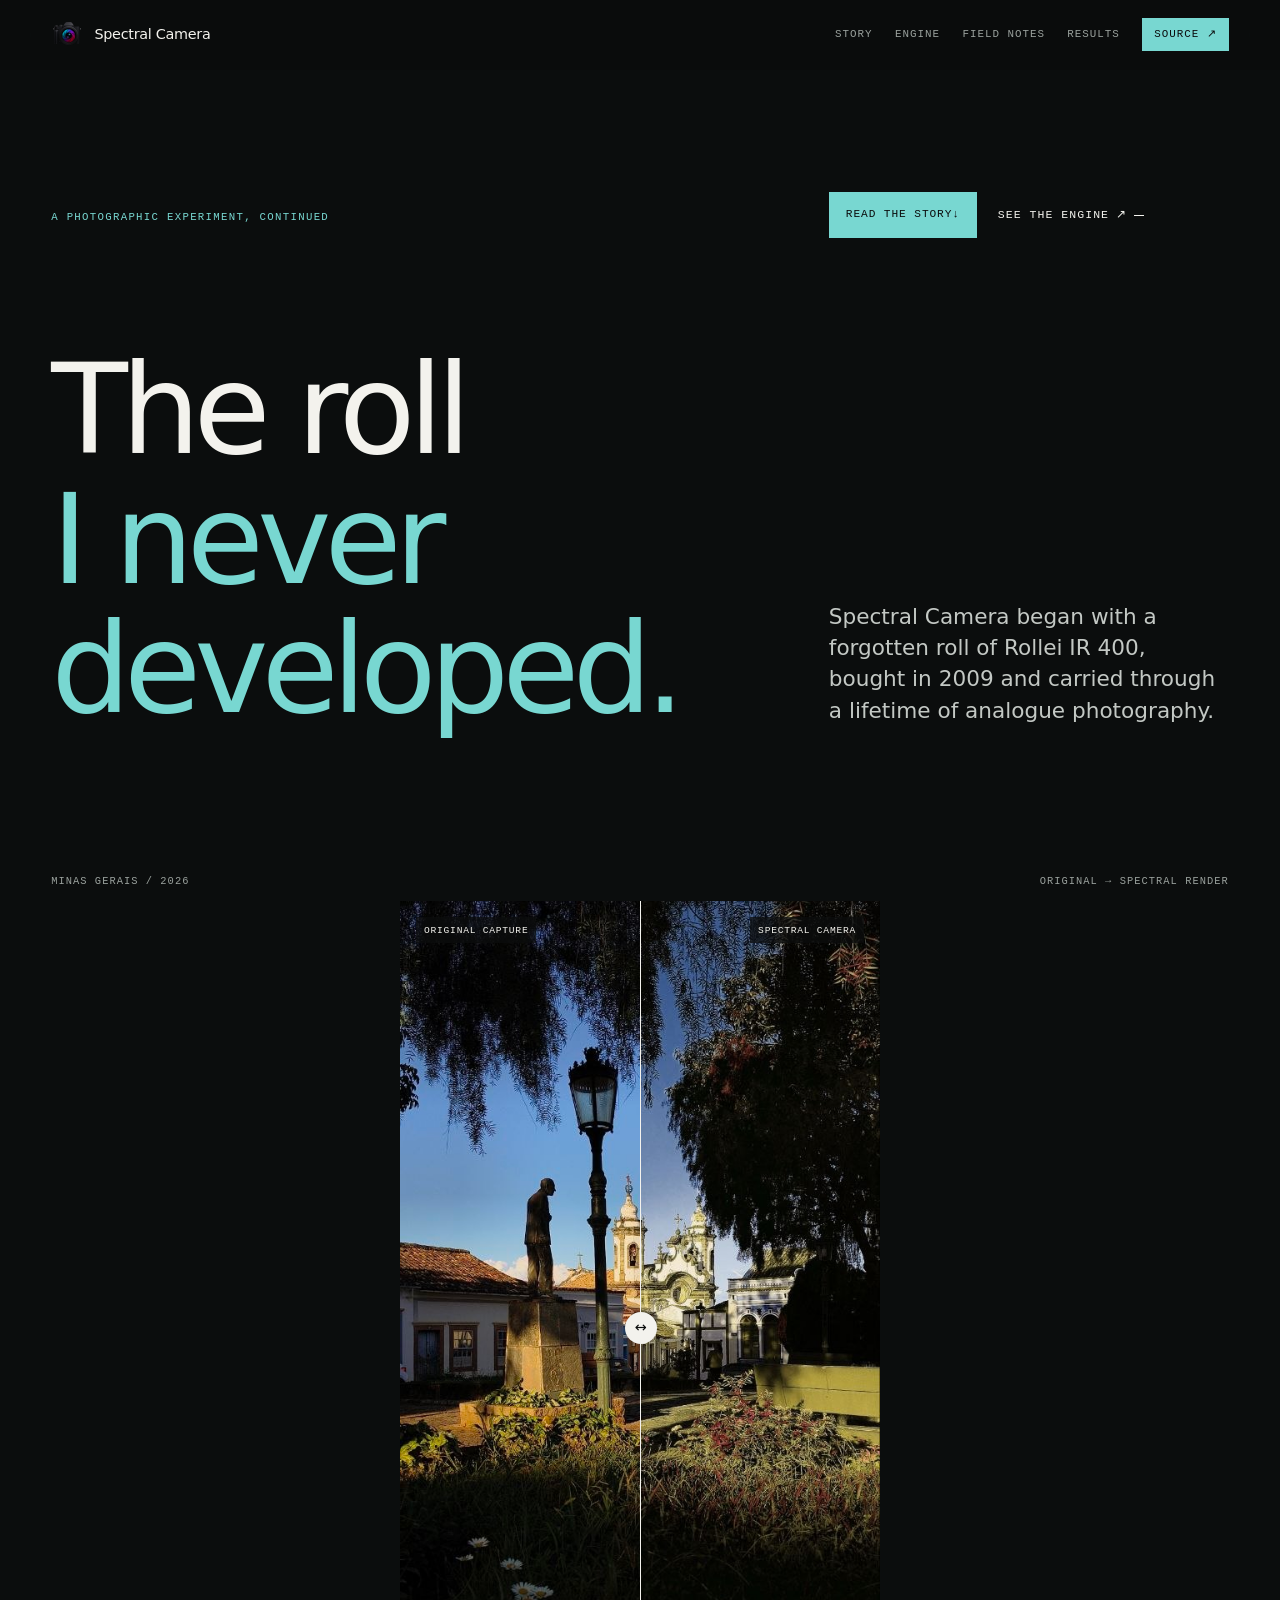
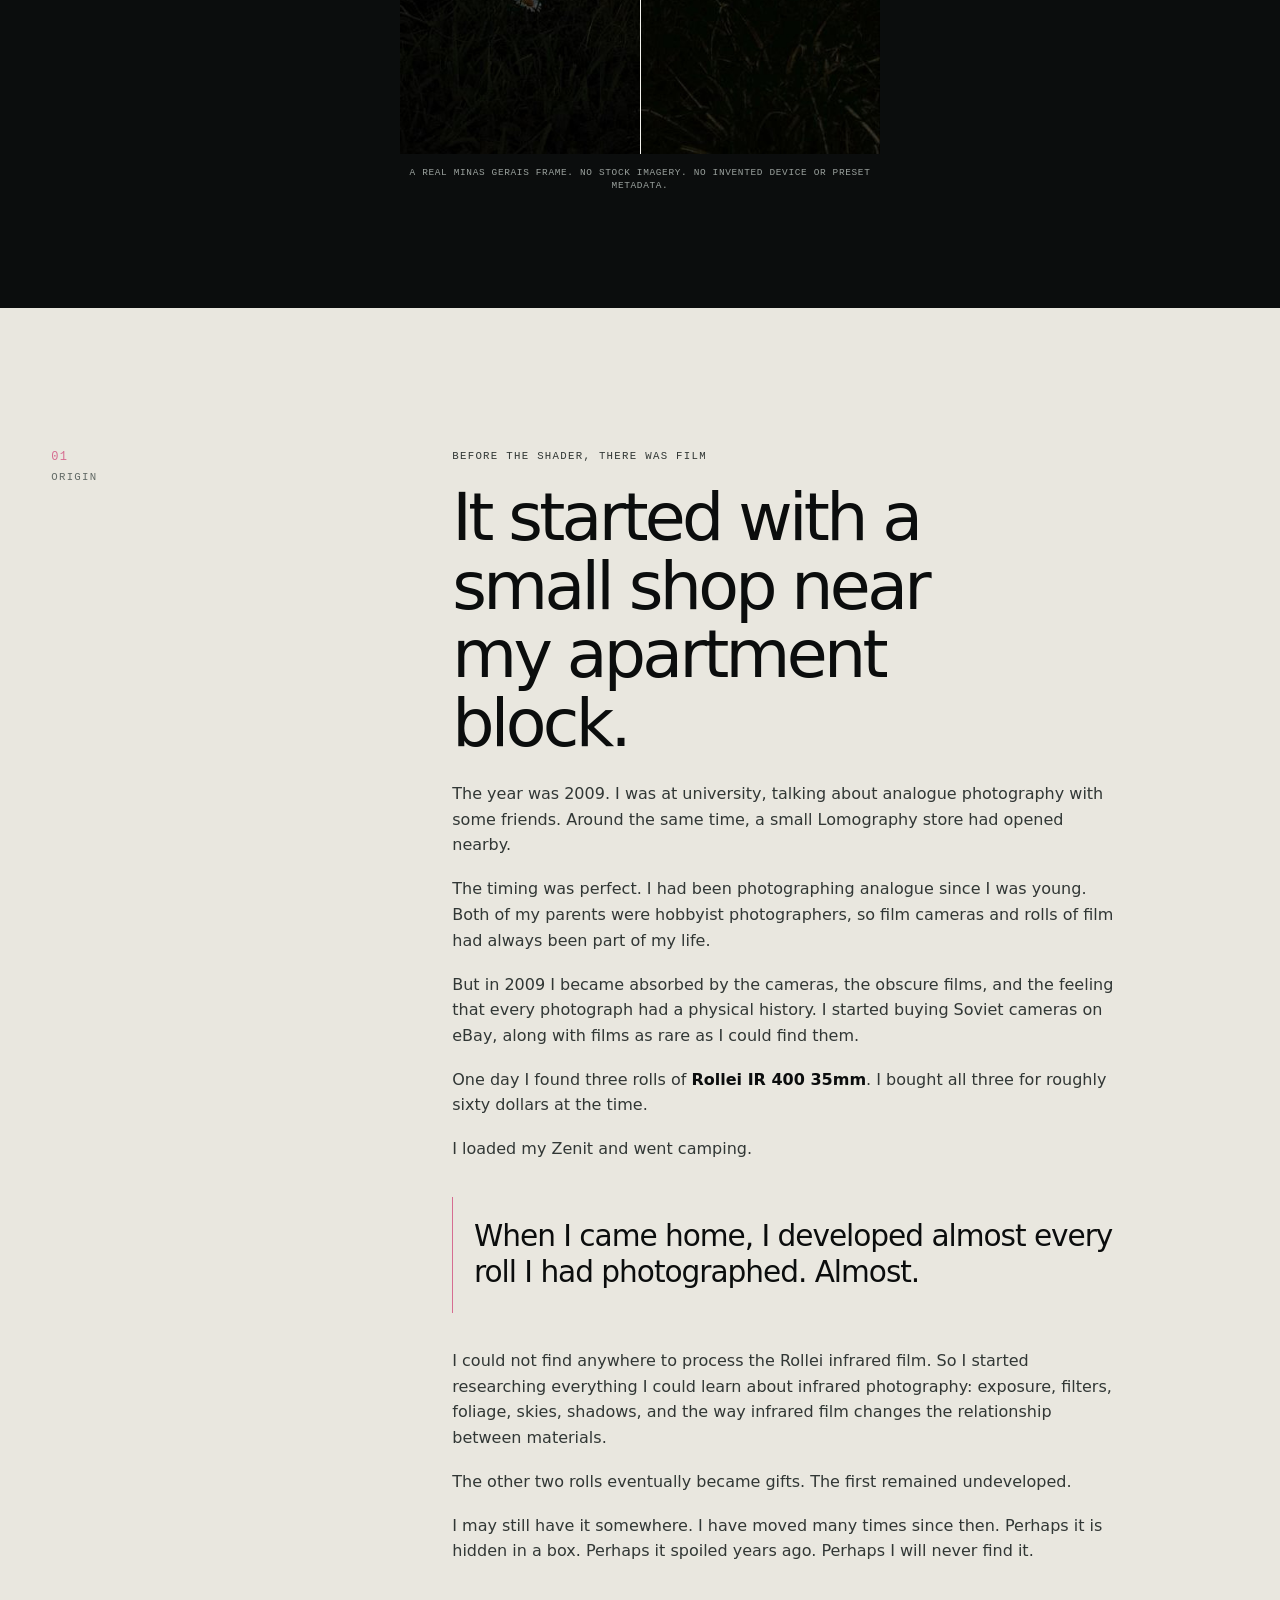
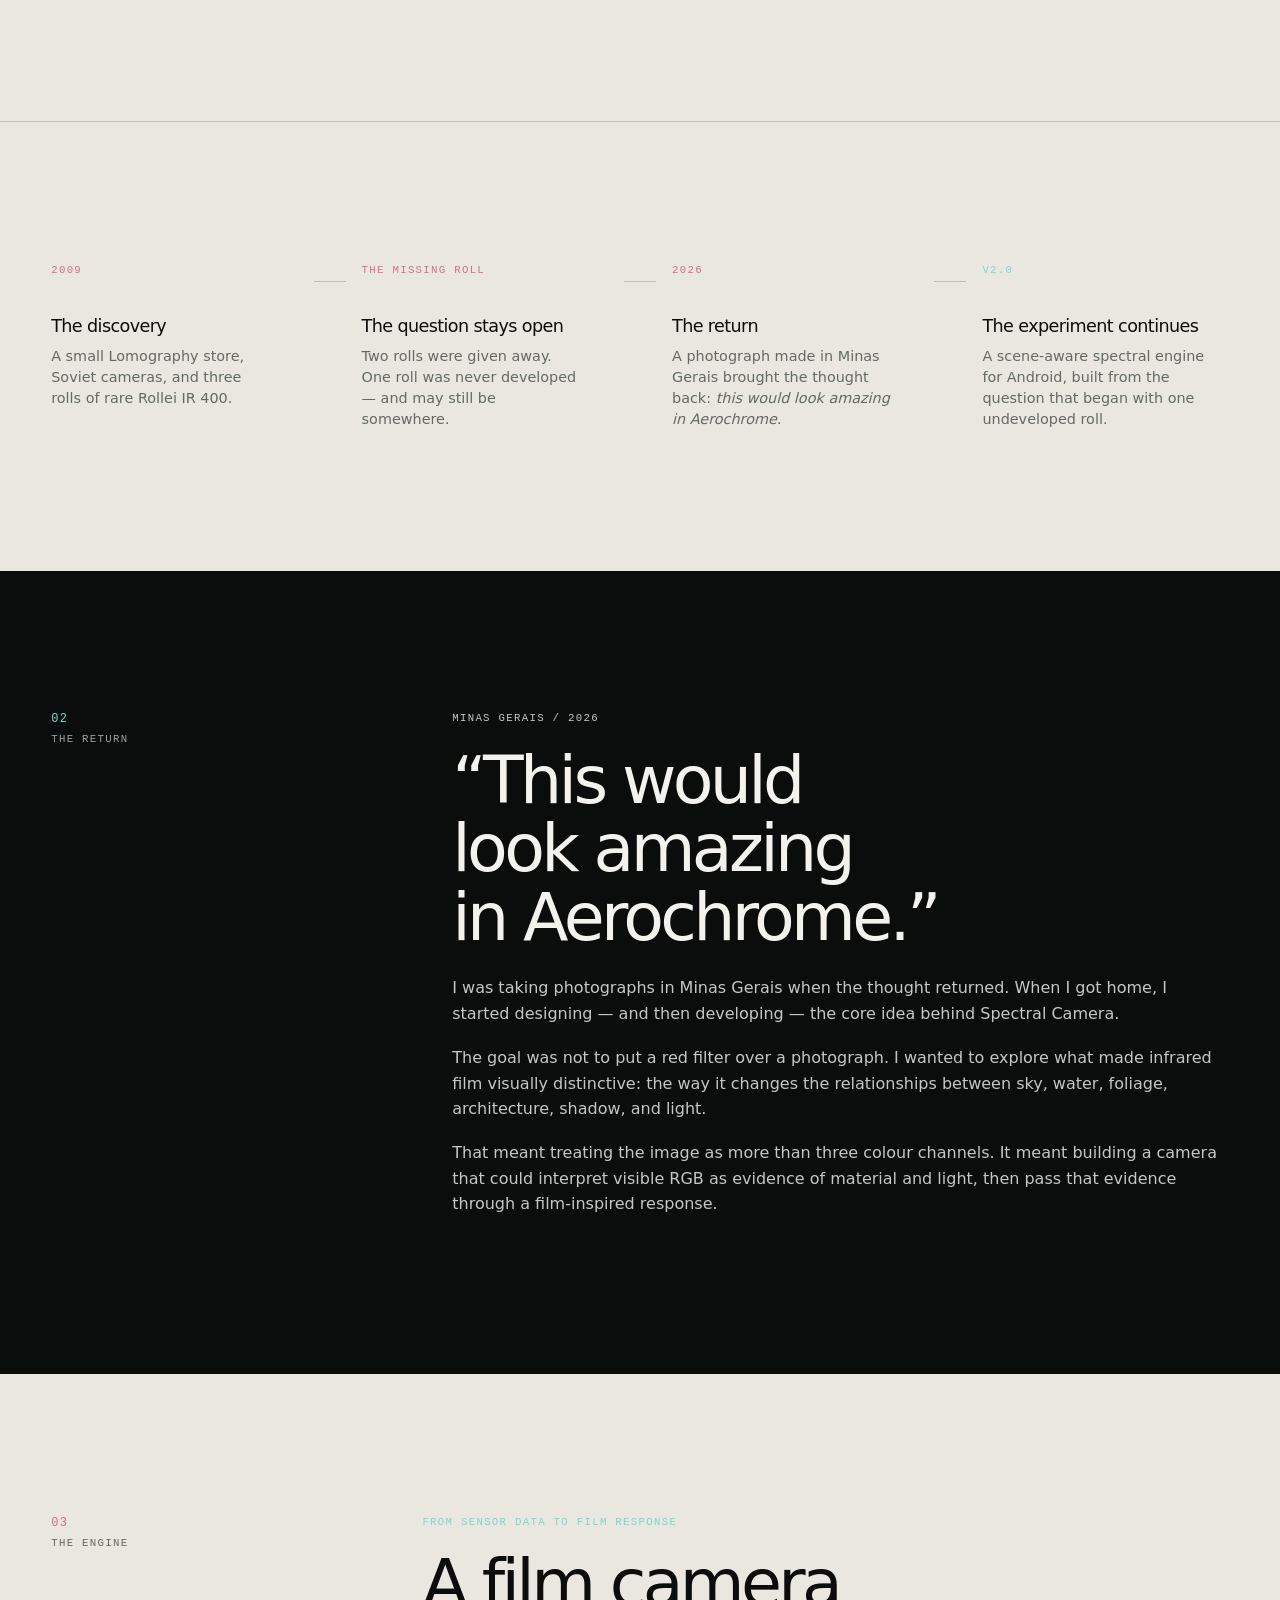
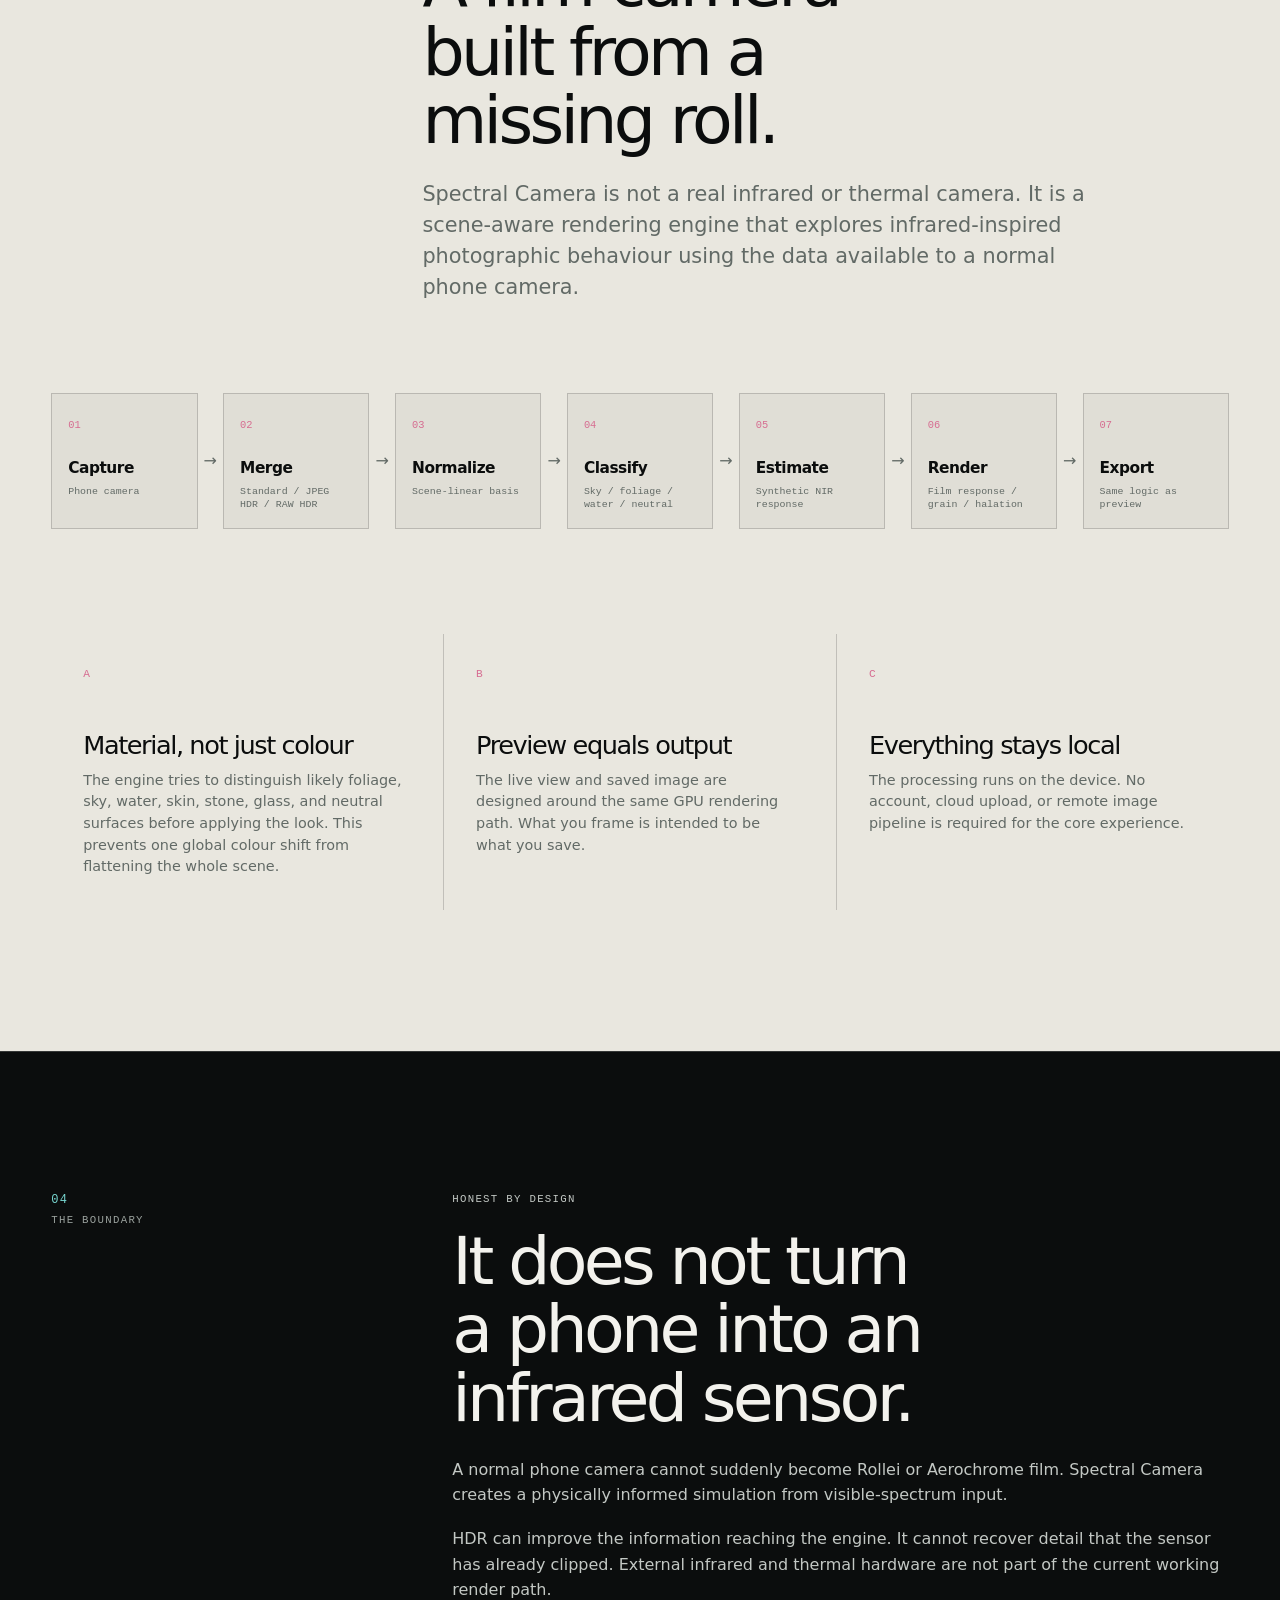
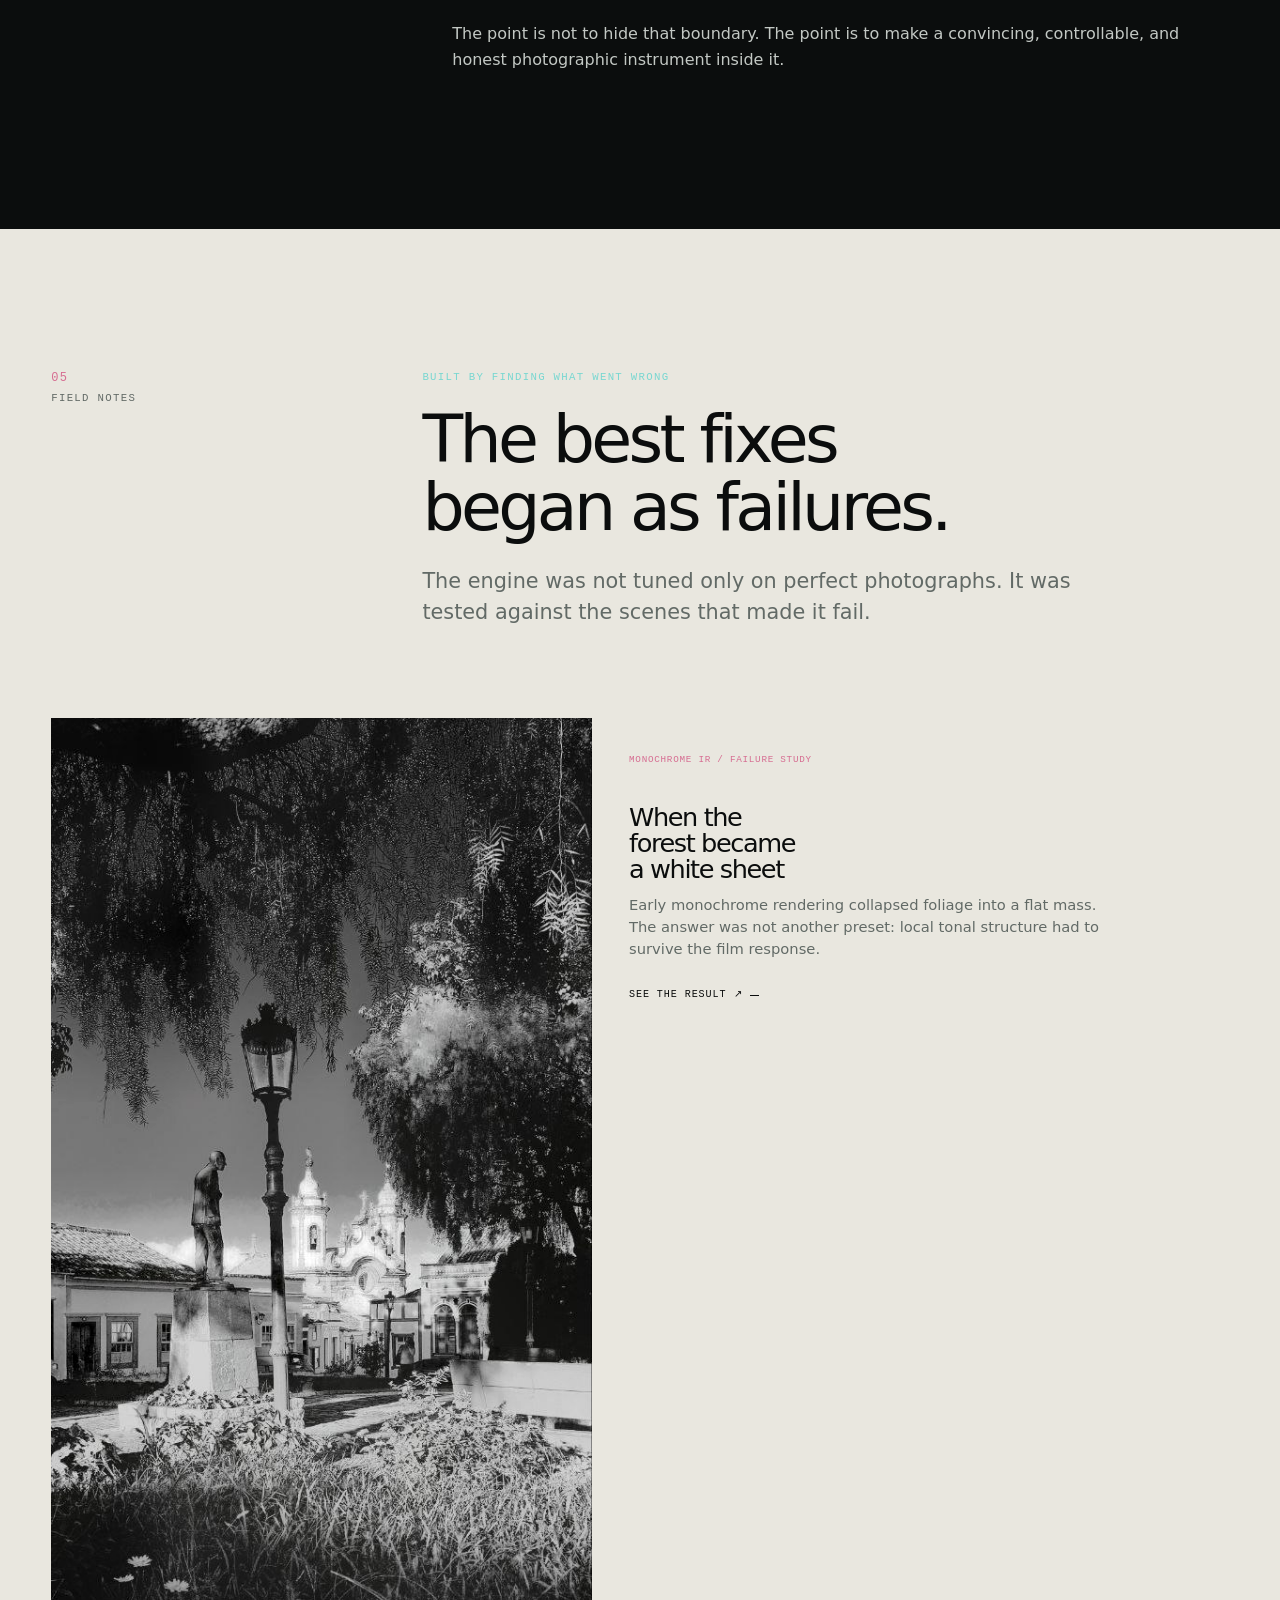
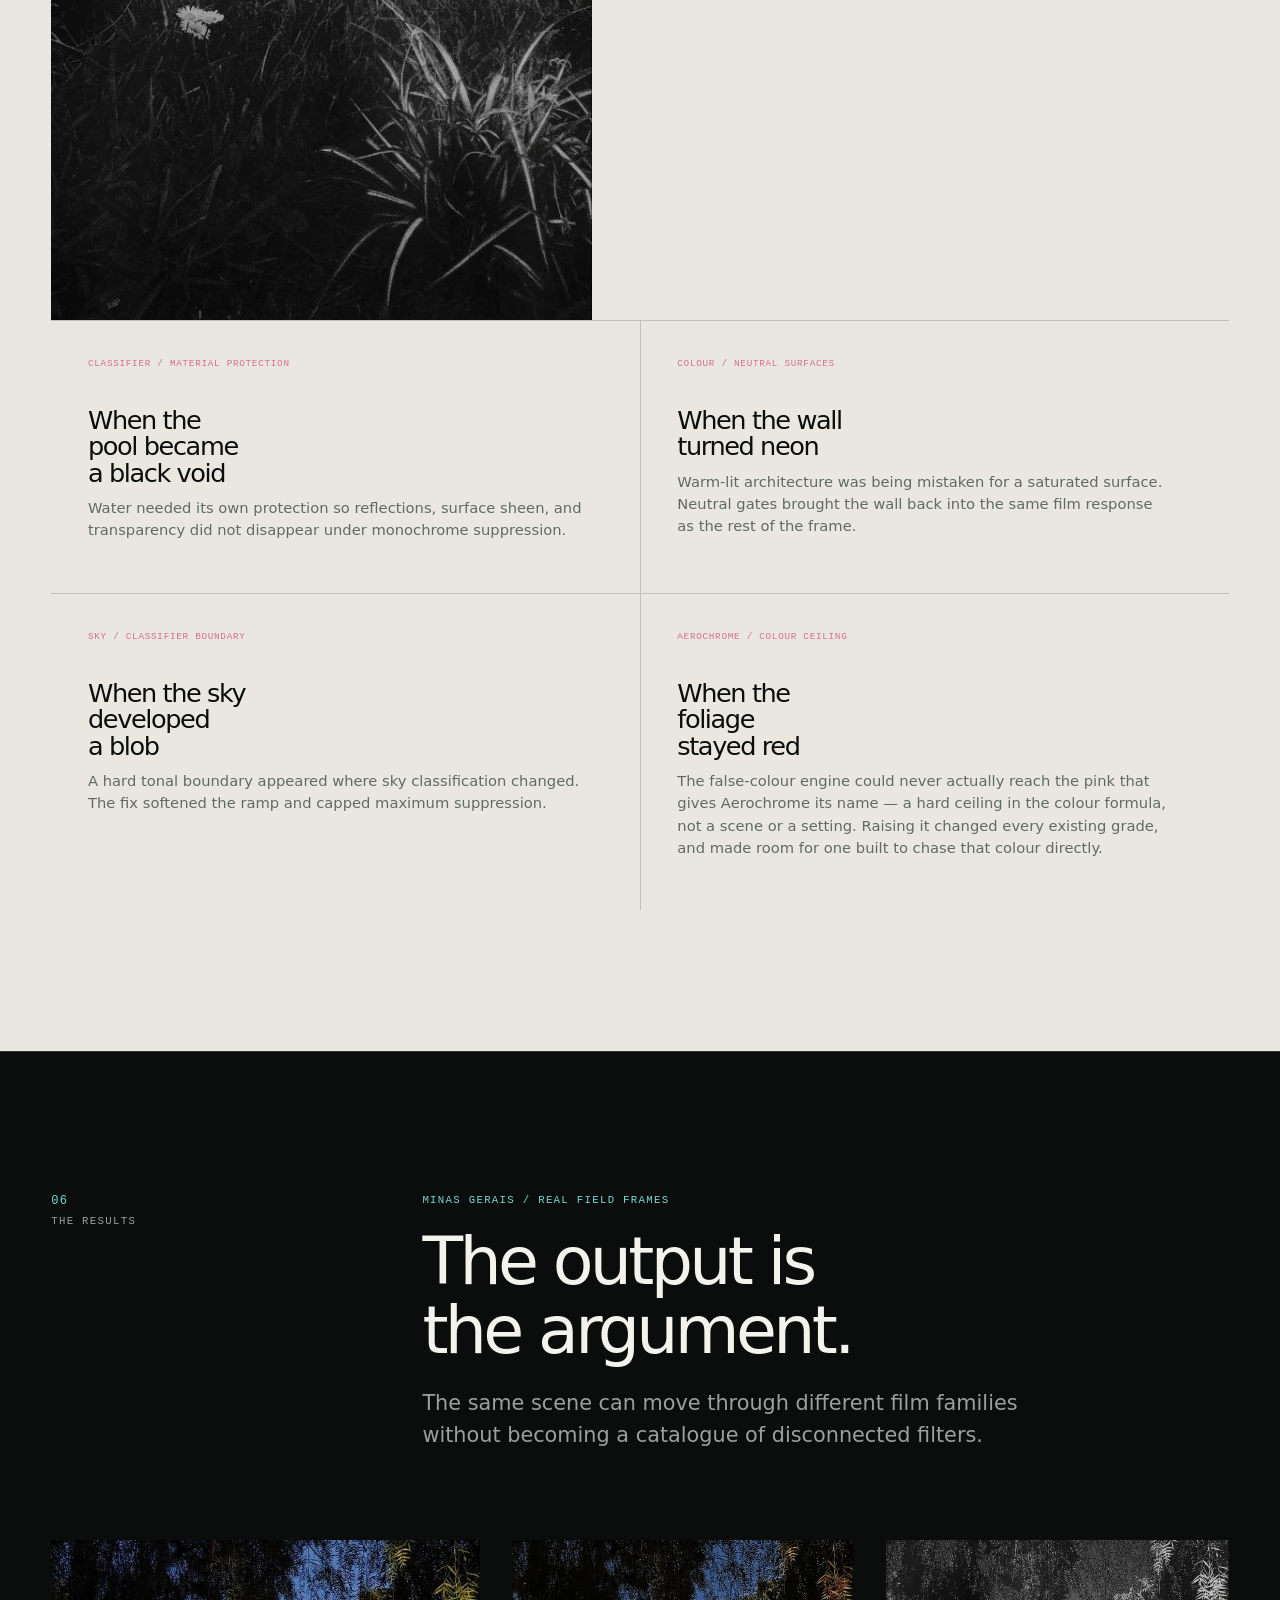
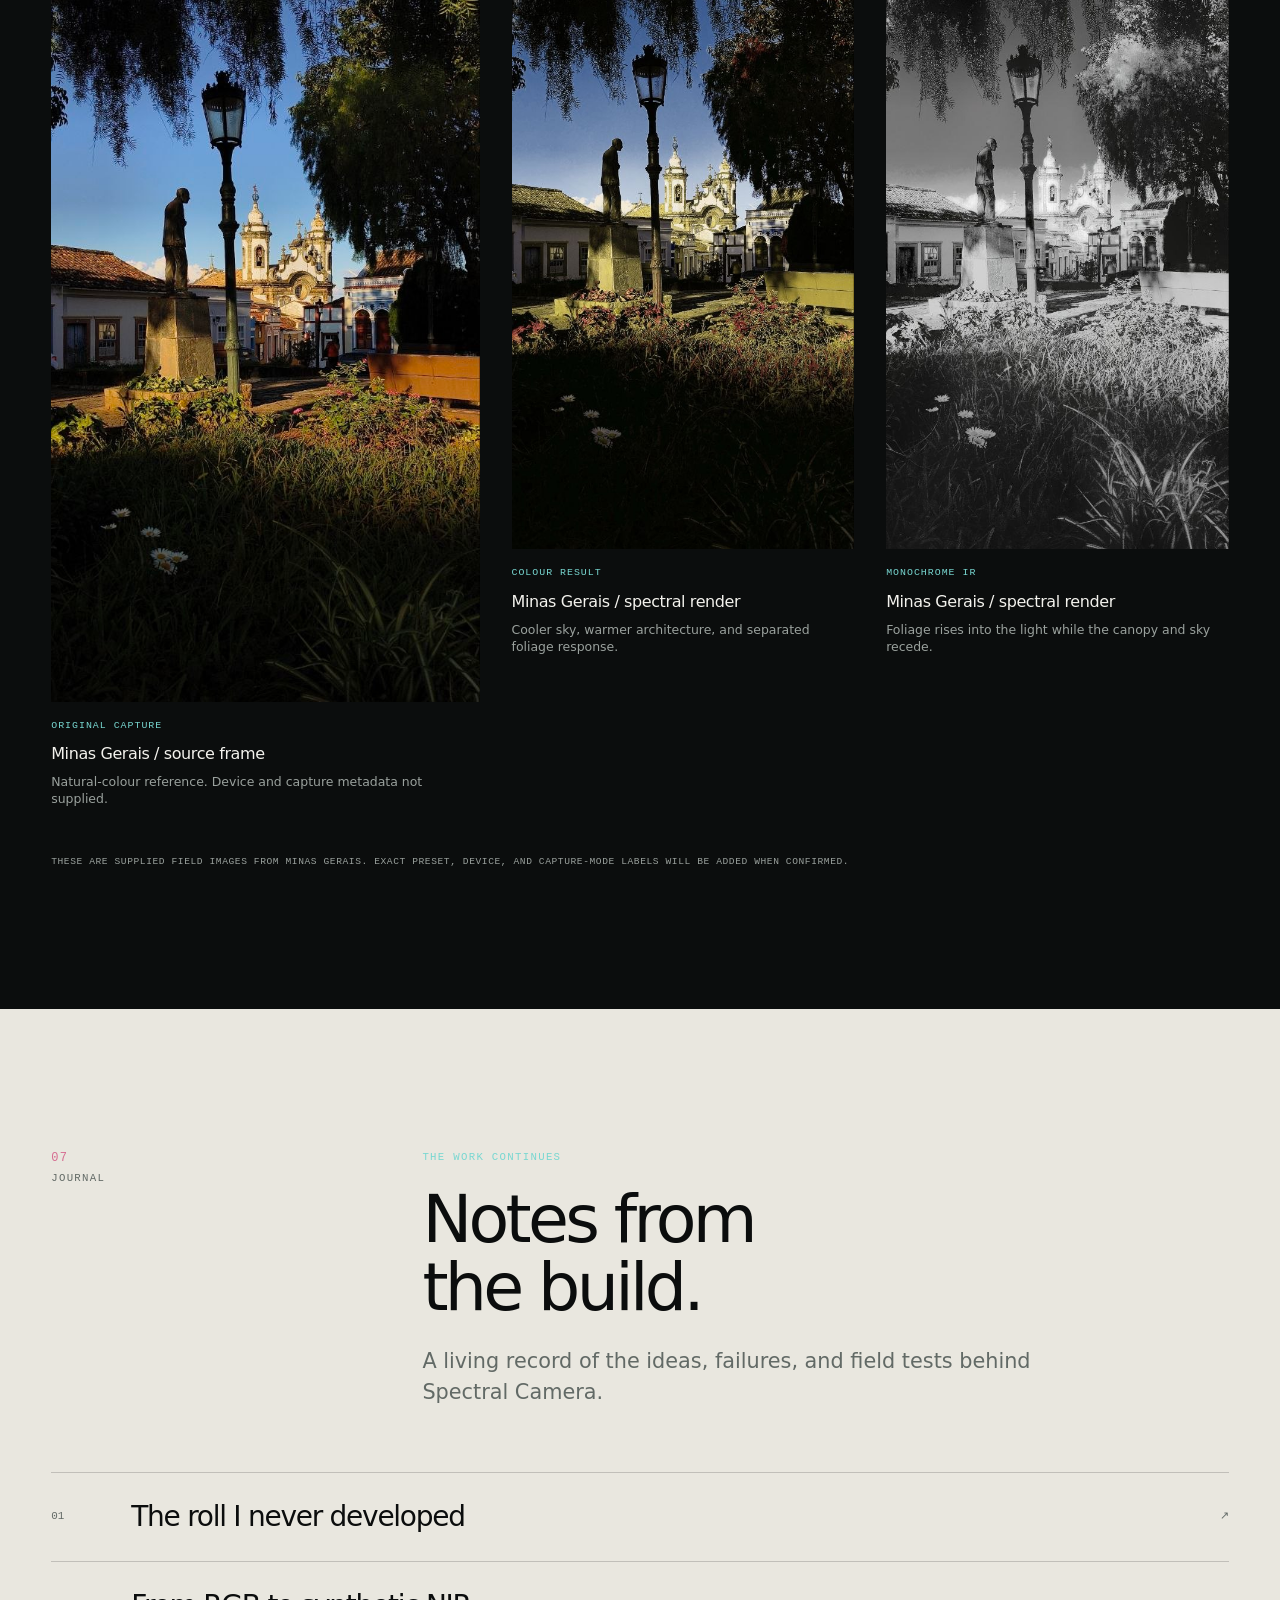
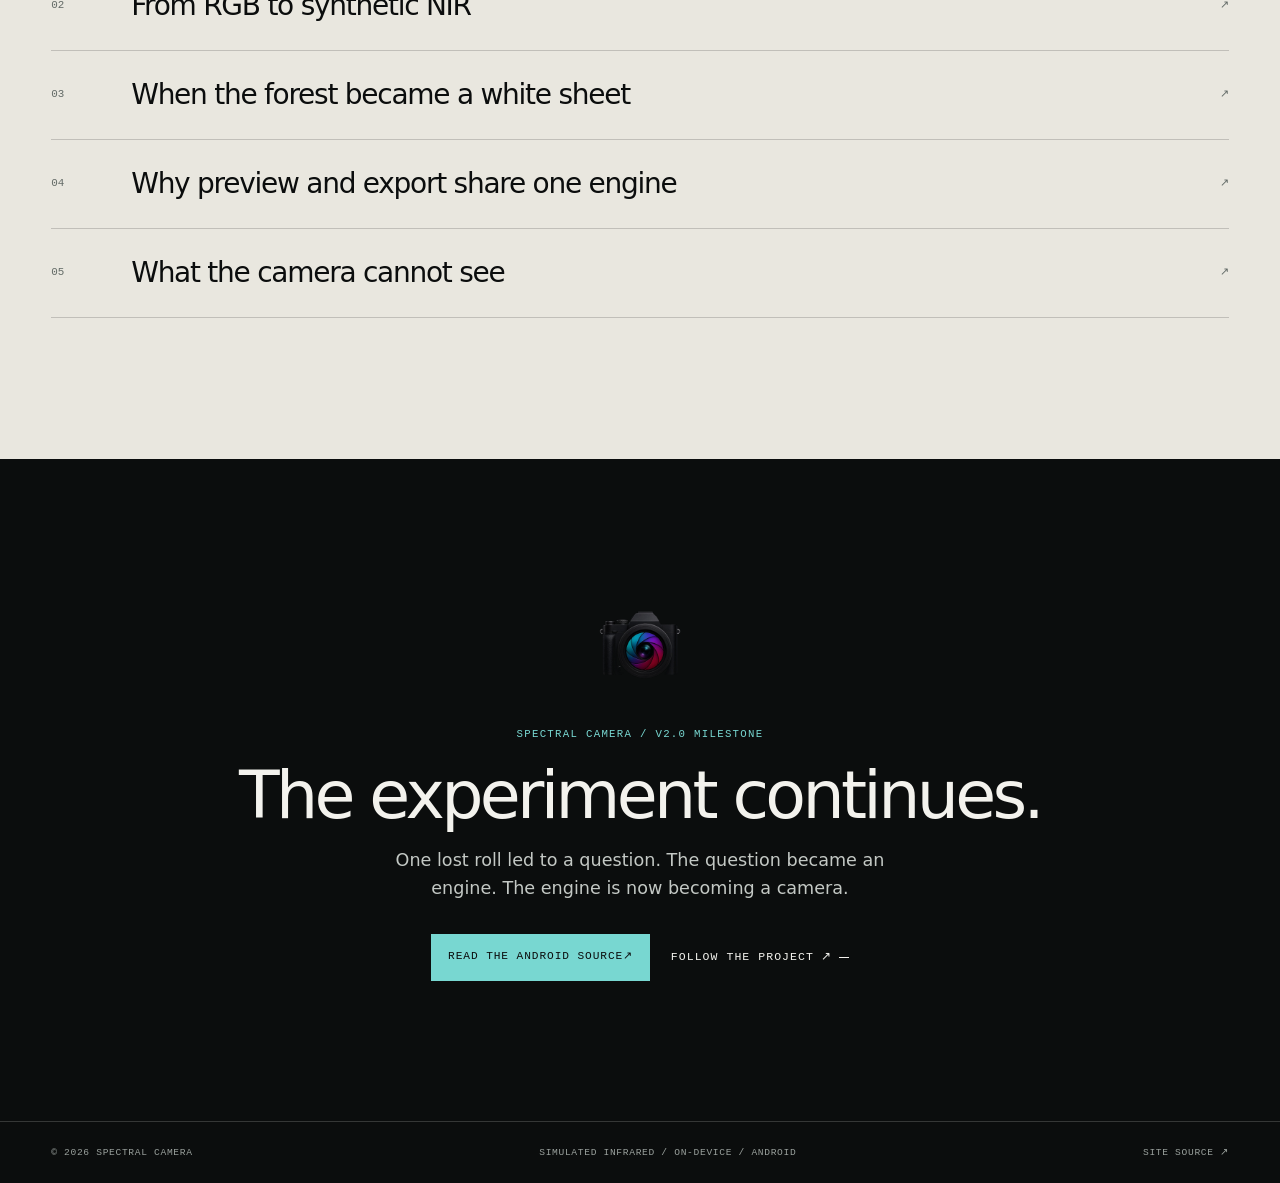
==== commit 5a68da56: "feat(aerochrome): raise the foliage magenta ceiling + add Aerochrome Vivid Implements the plan from " ====
--- a/site/index.html
+++ b/site/index.html
@@ -213,6 +213,9 @@
           <article class="note-card">
             <div class="note-card-body"><span class="card-kicker">Sky / classifier boundary</span><h3>When the sky developed a blob</h3><p>A hard tonal boundary appeared where sky classification changed. The fix softened the ramp and capped maximum suppression.</p></div>
           </article>
+          <article class="note-card">
+            <div class="note-card-body"><span class="card-kicker">Aerochrome / colour ceiling</span><h3>When the foliage stayed red</h3><p>The false-colour engine could never actually reach the pink that gives Aerochrome its name — a hard ceiling in the colour formula, not a scene or a setting. Raising it changed every existing grade, and made room for one built to chase that colour directly.</p></div>
+          </article>
         </div>
       </div>
     </section>
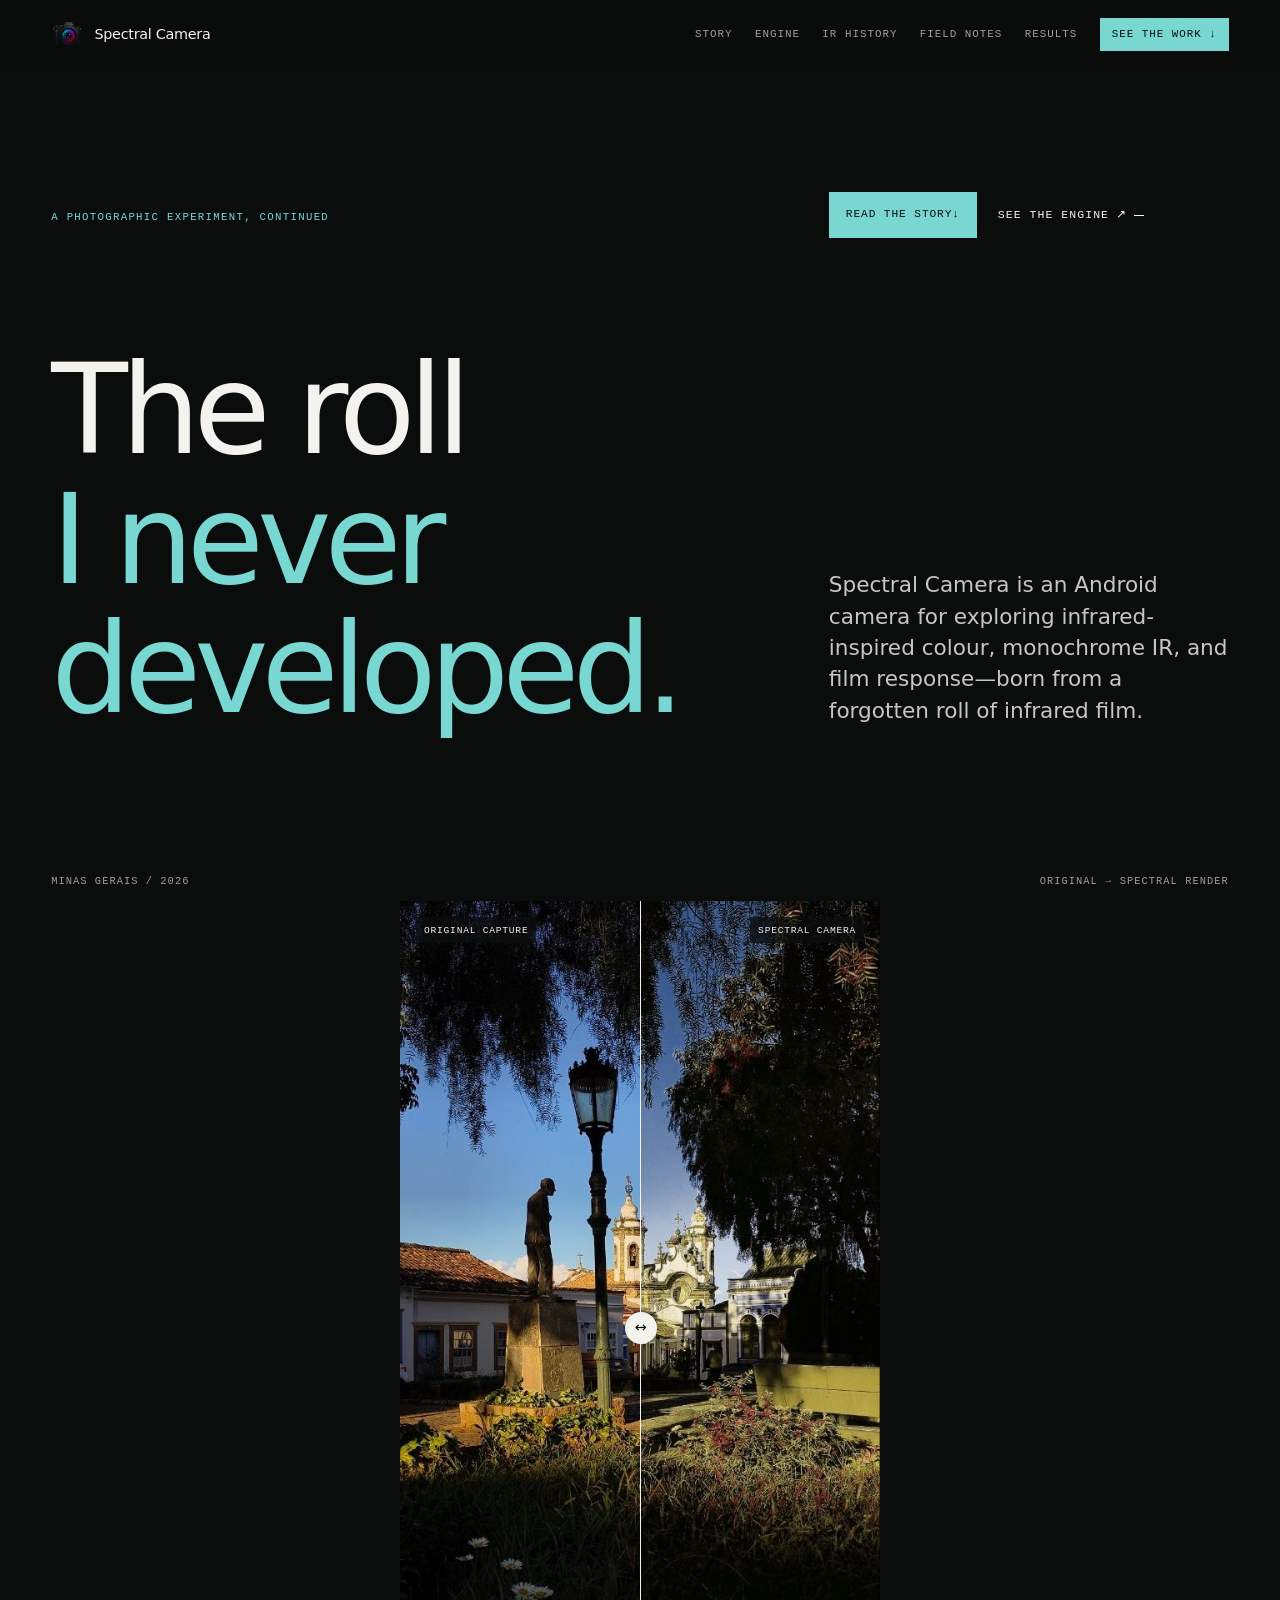
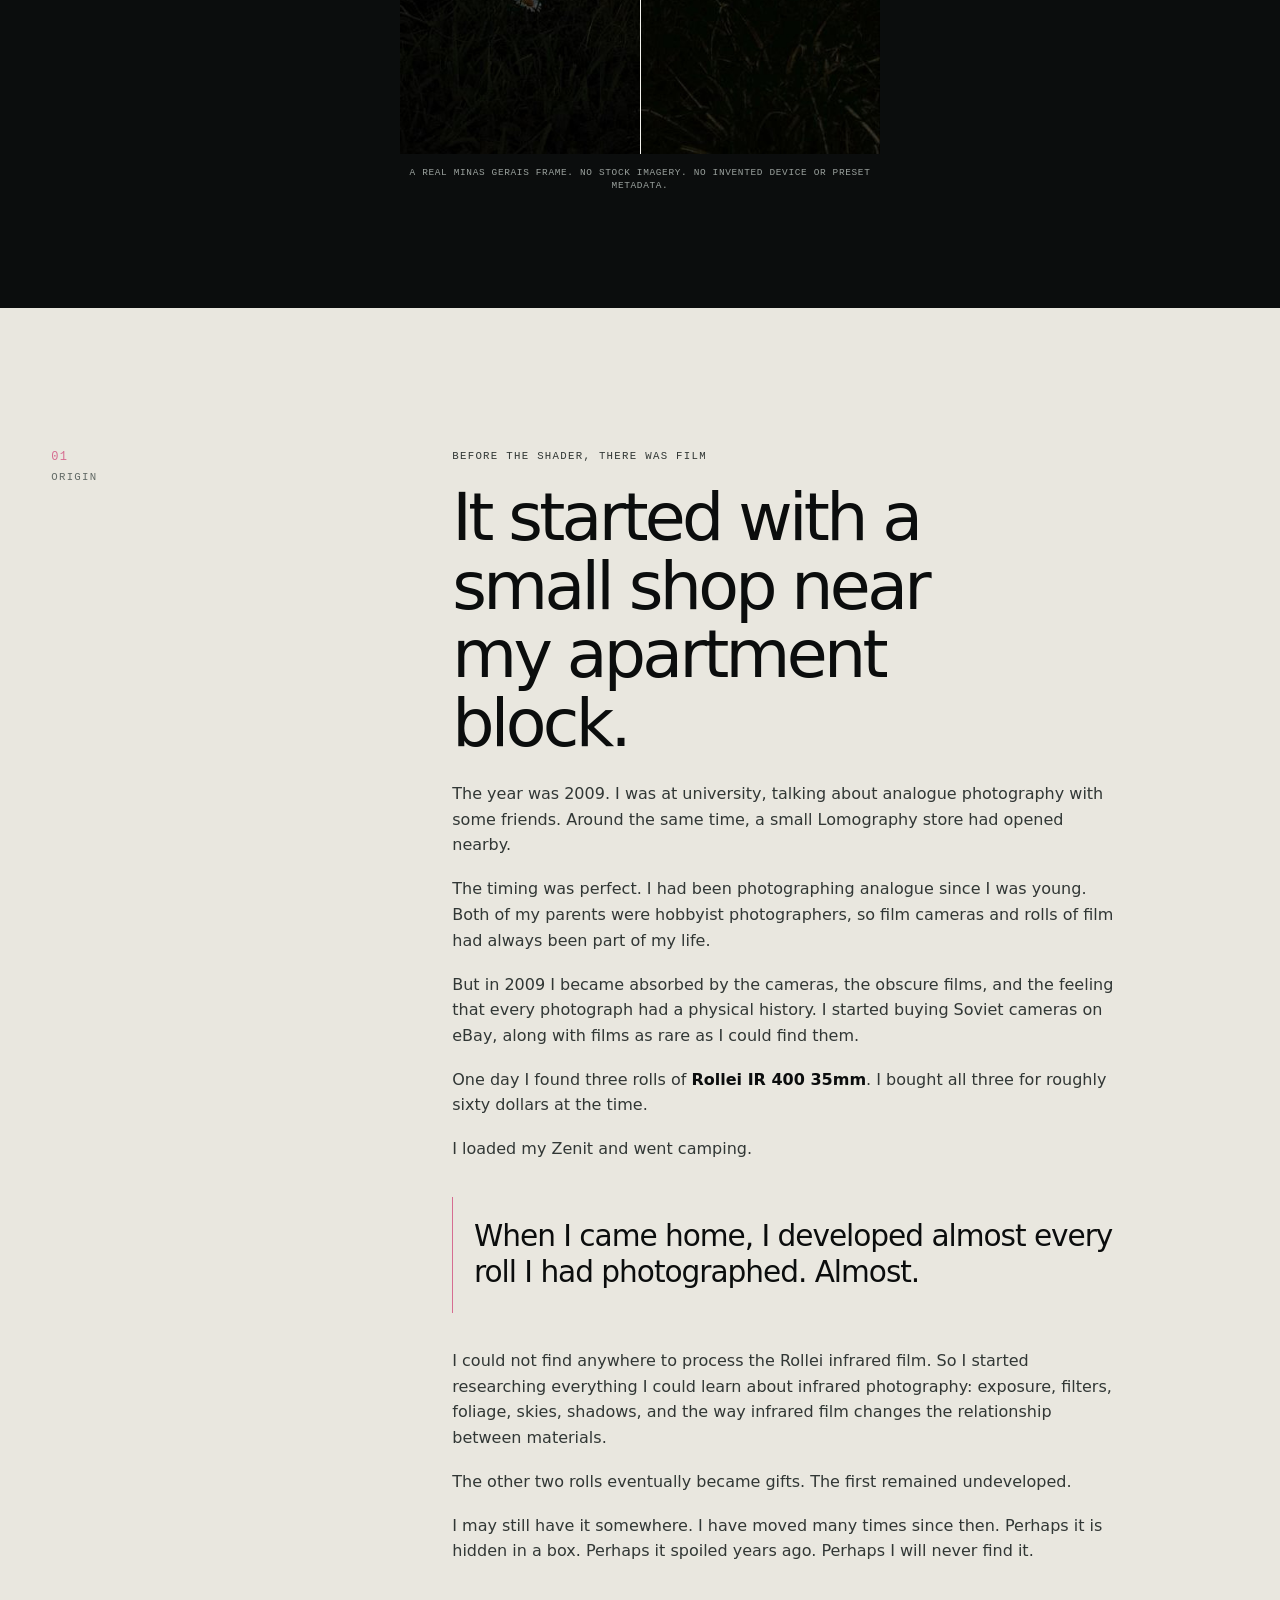
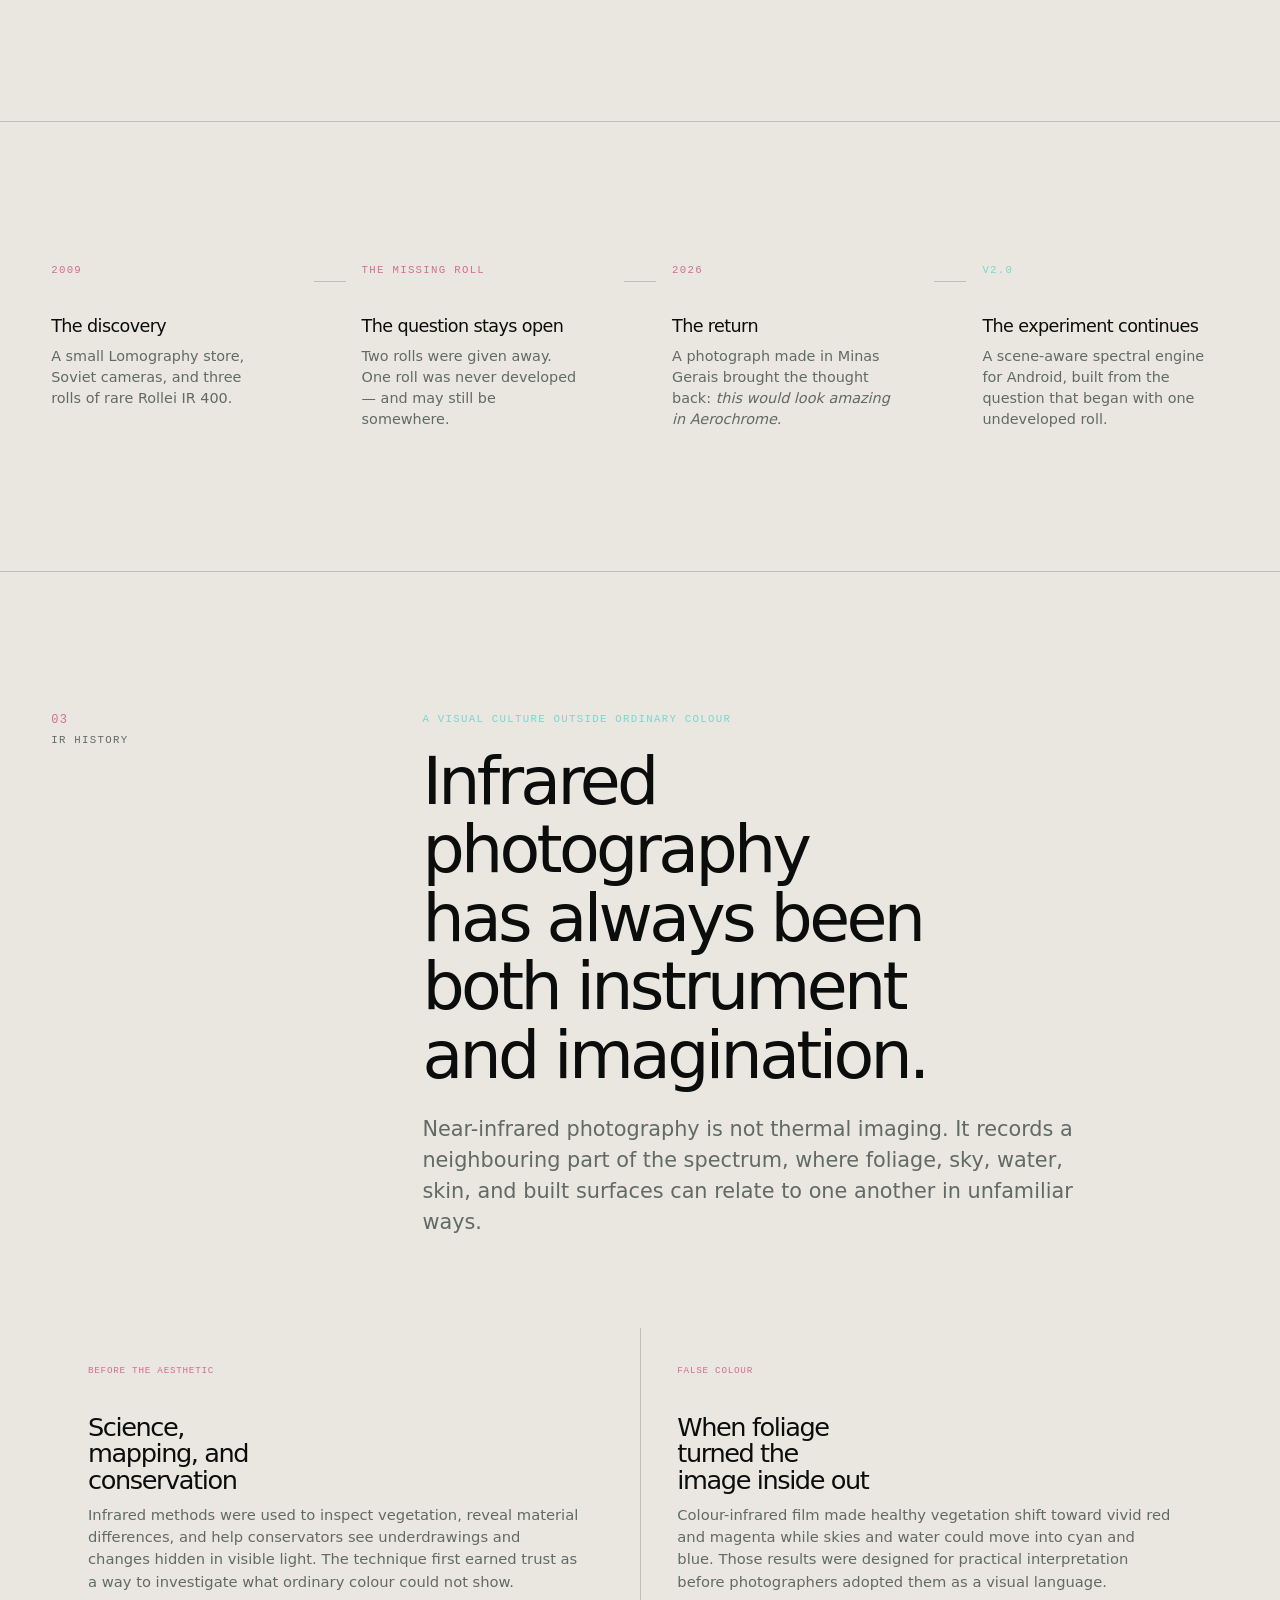
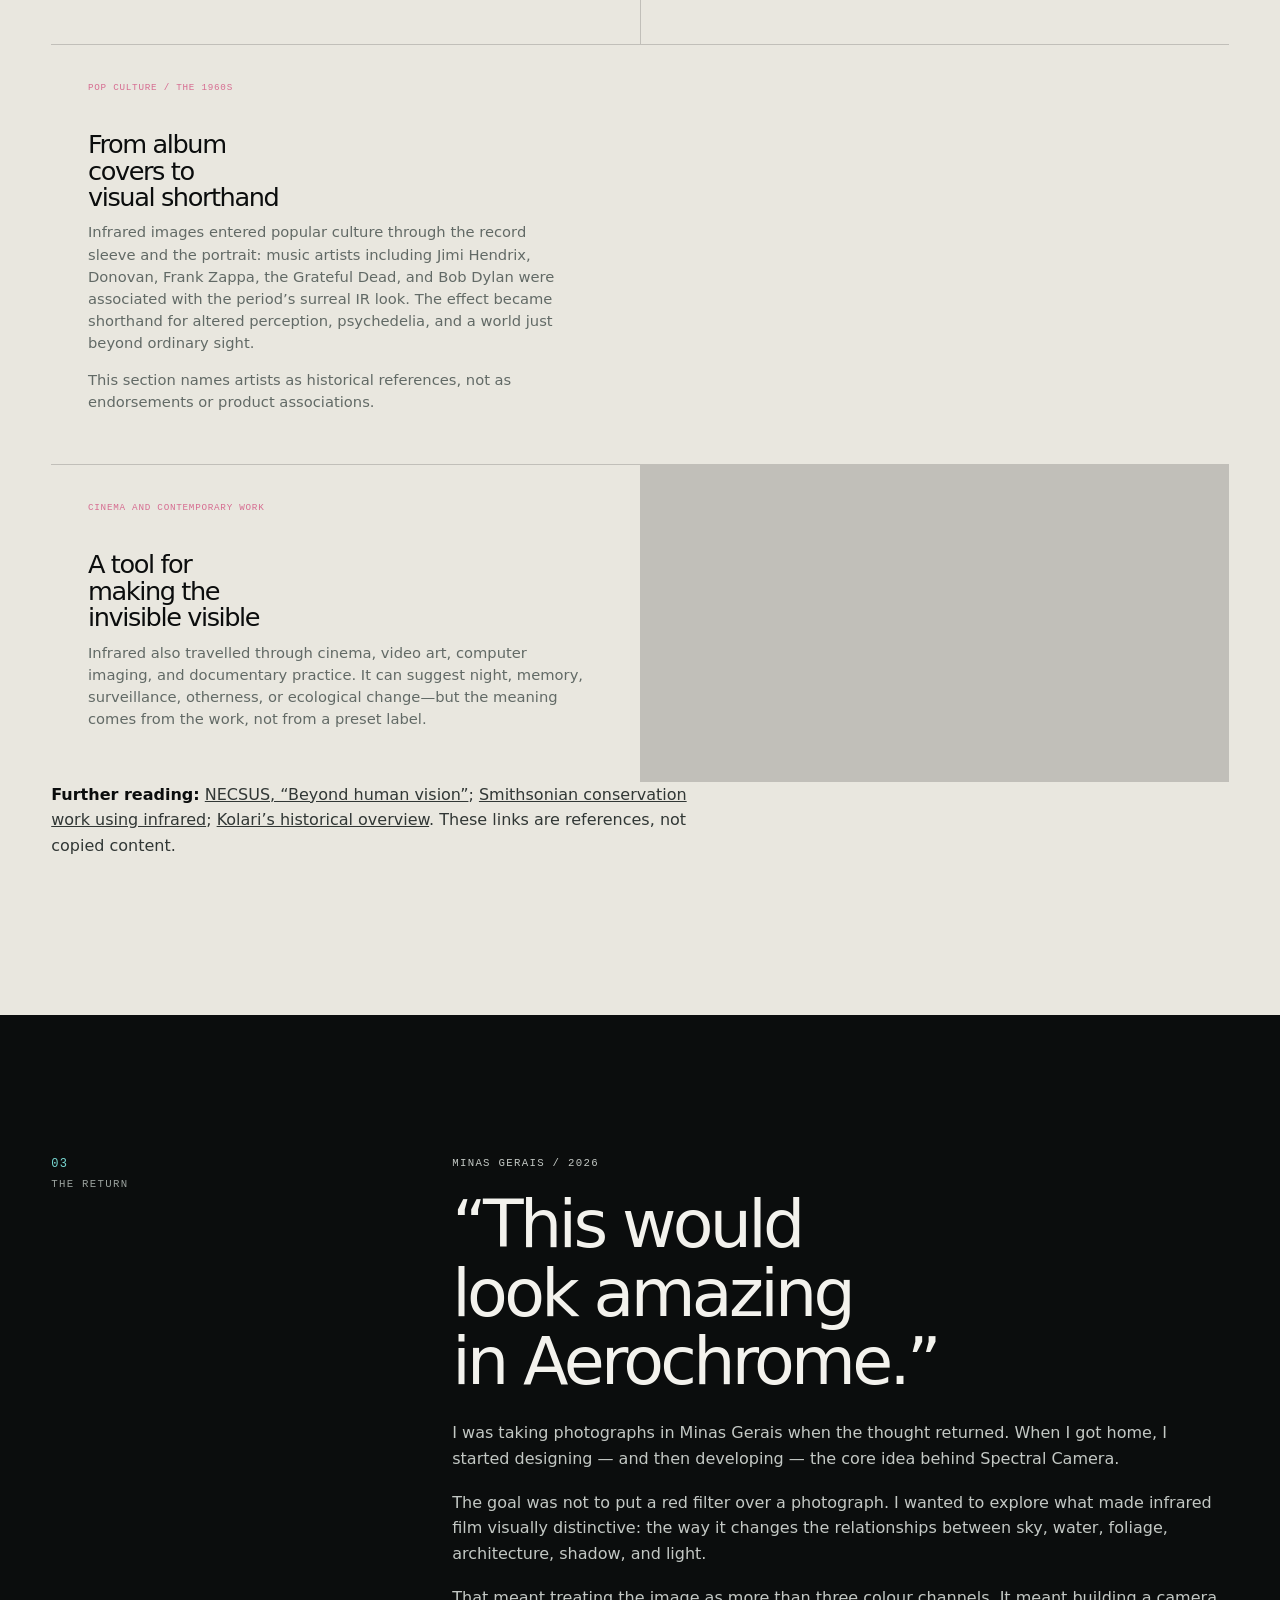
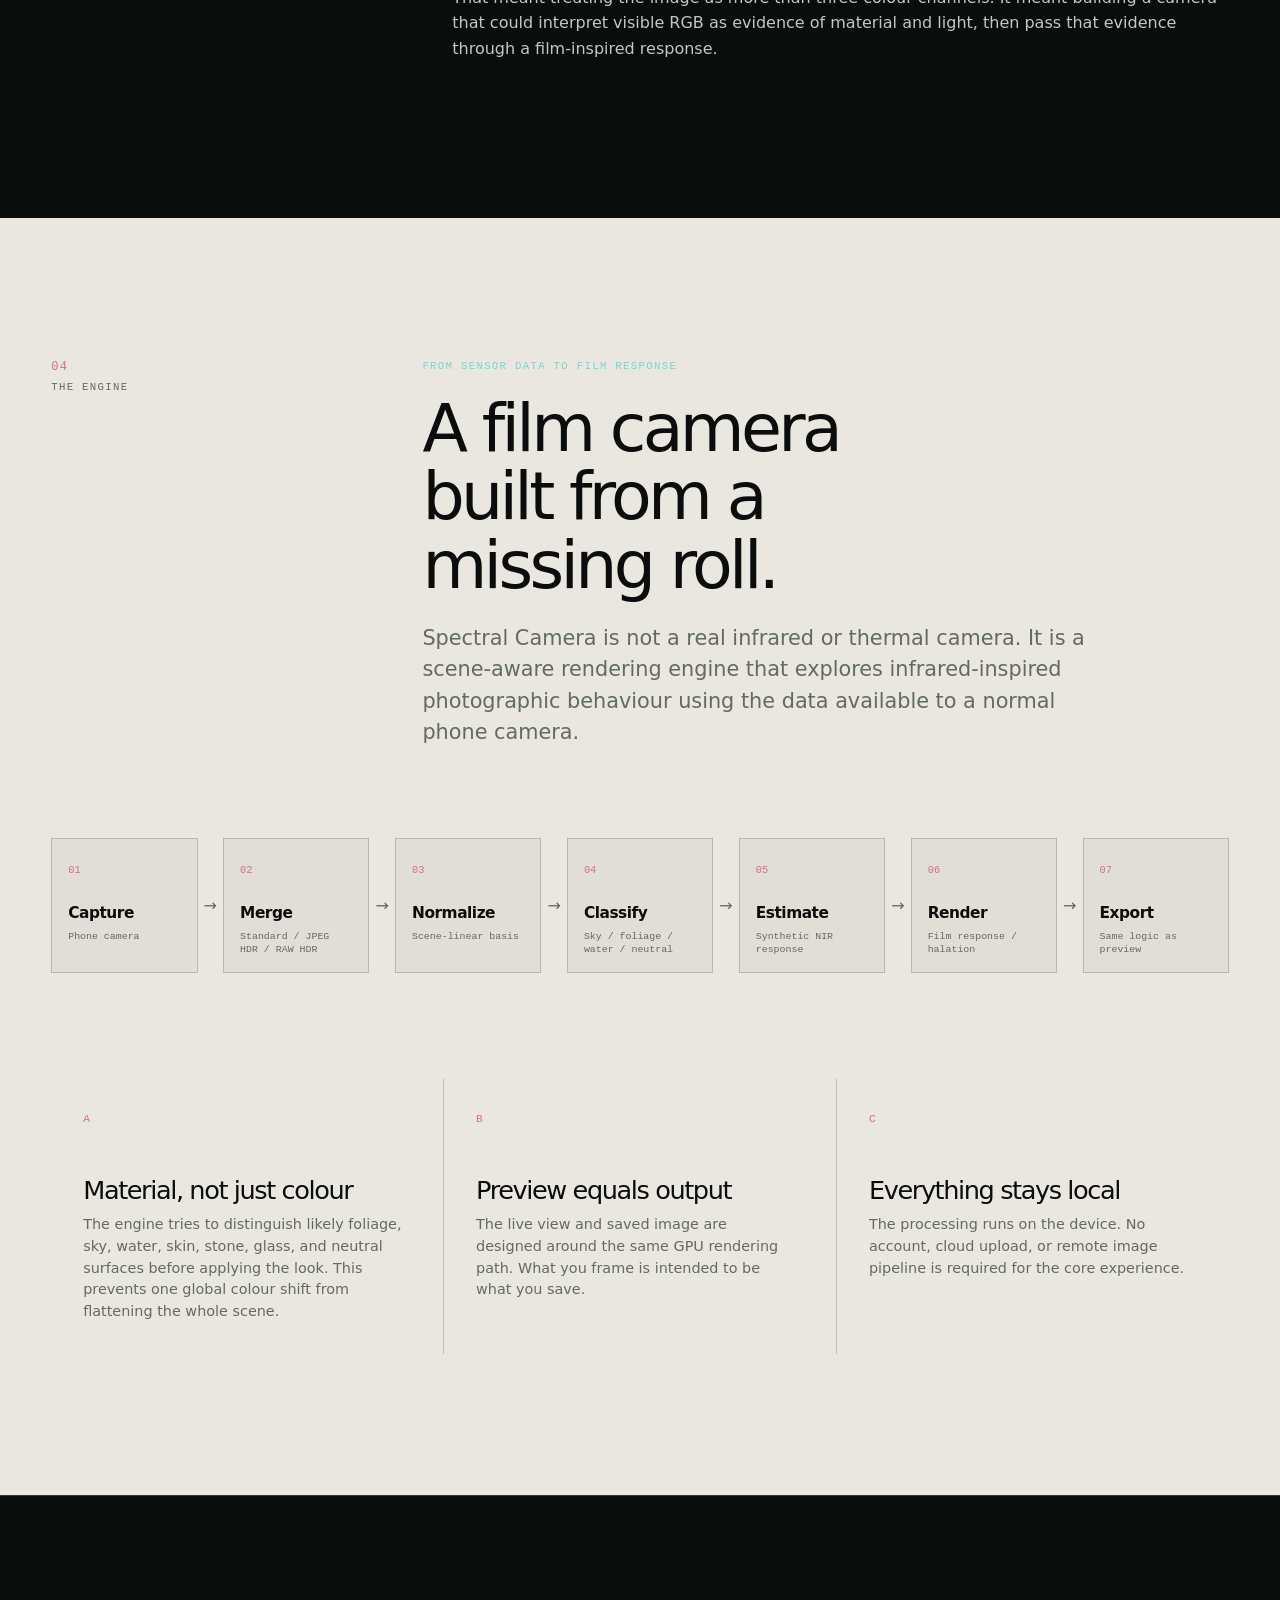
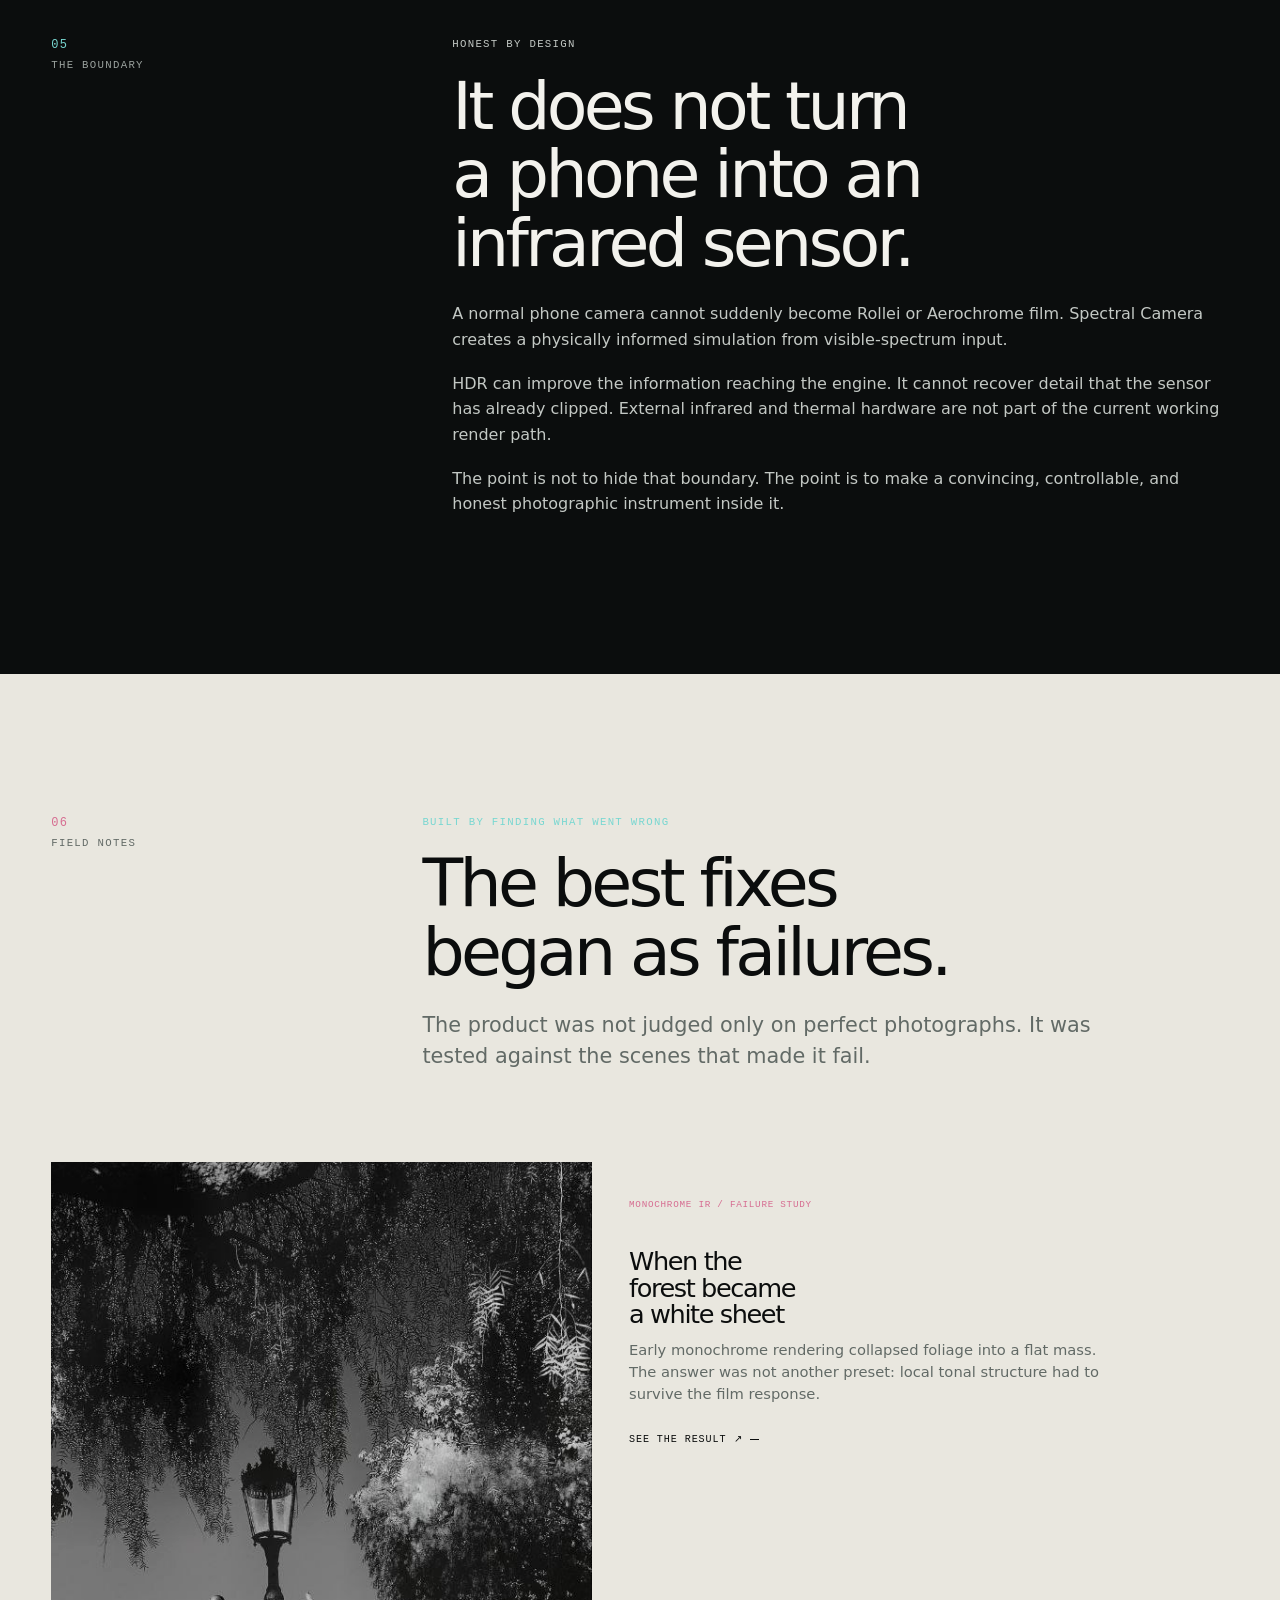
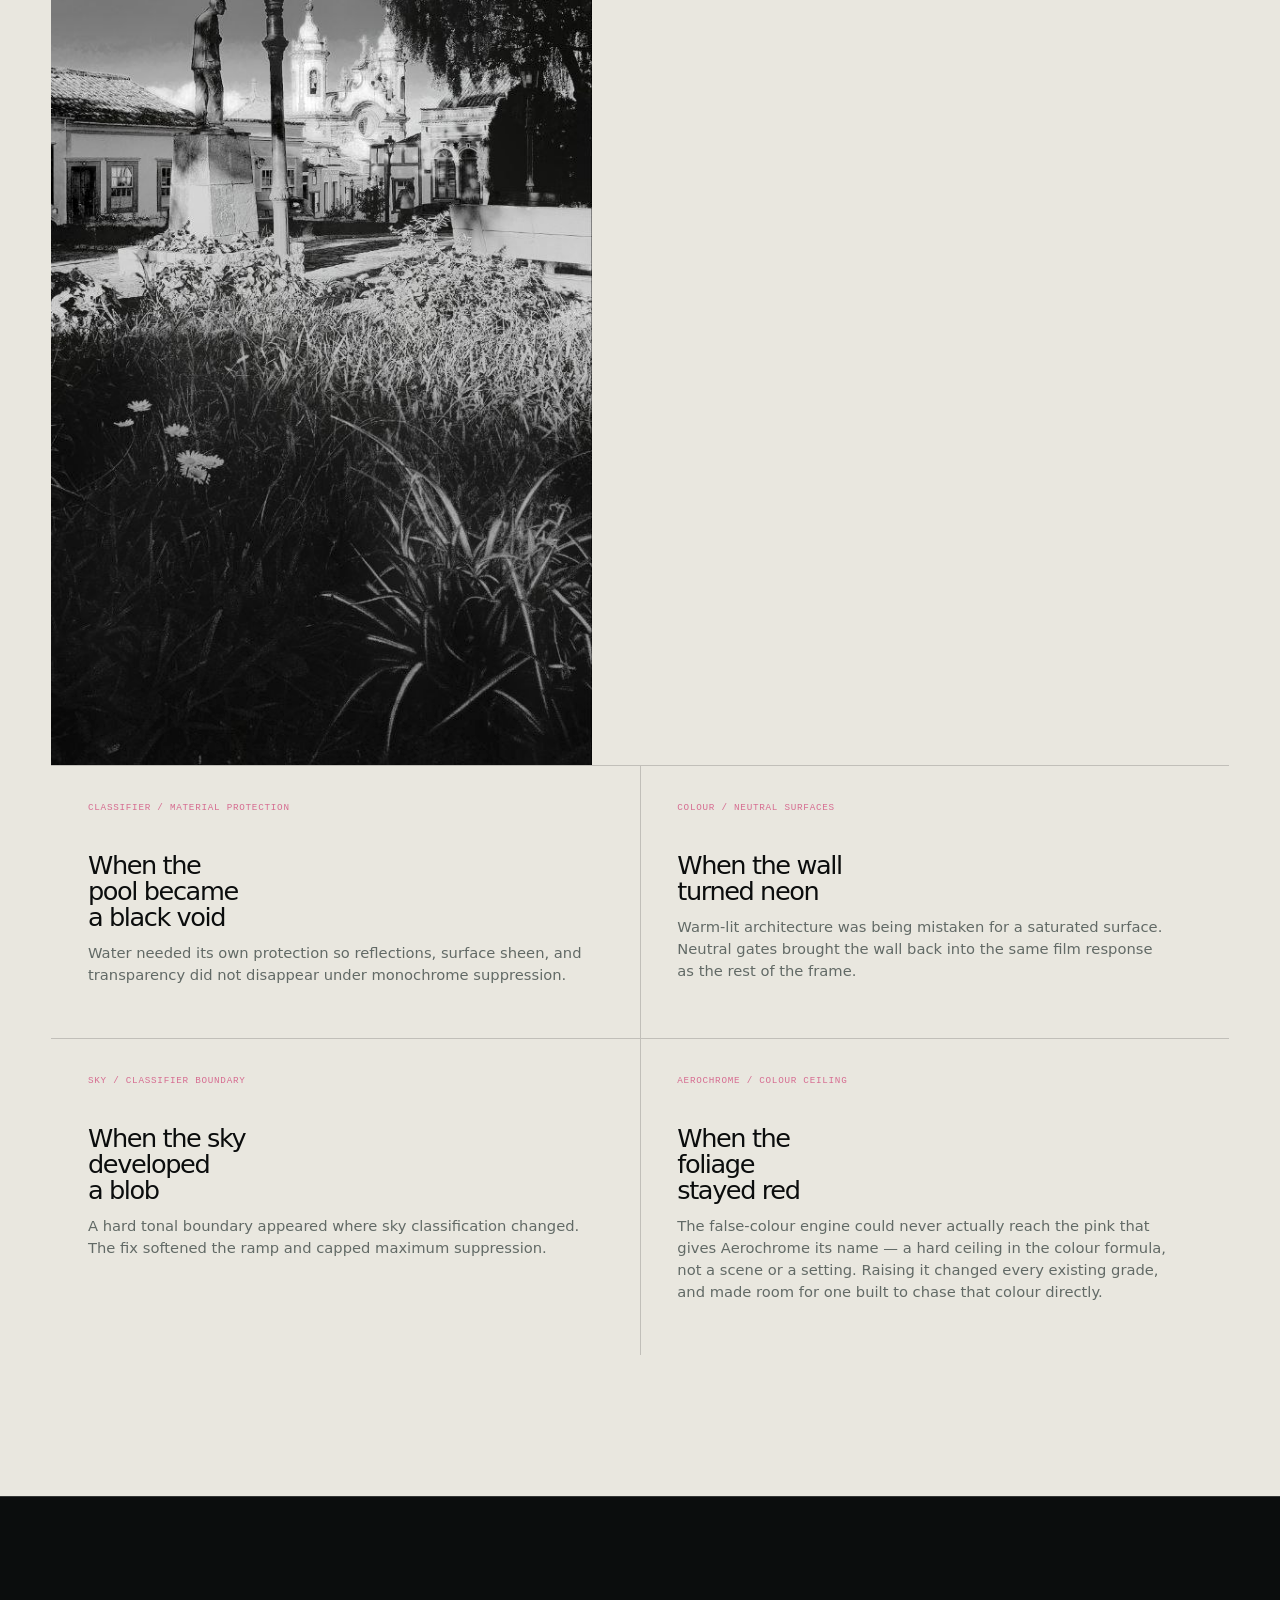
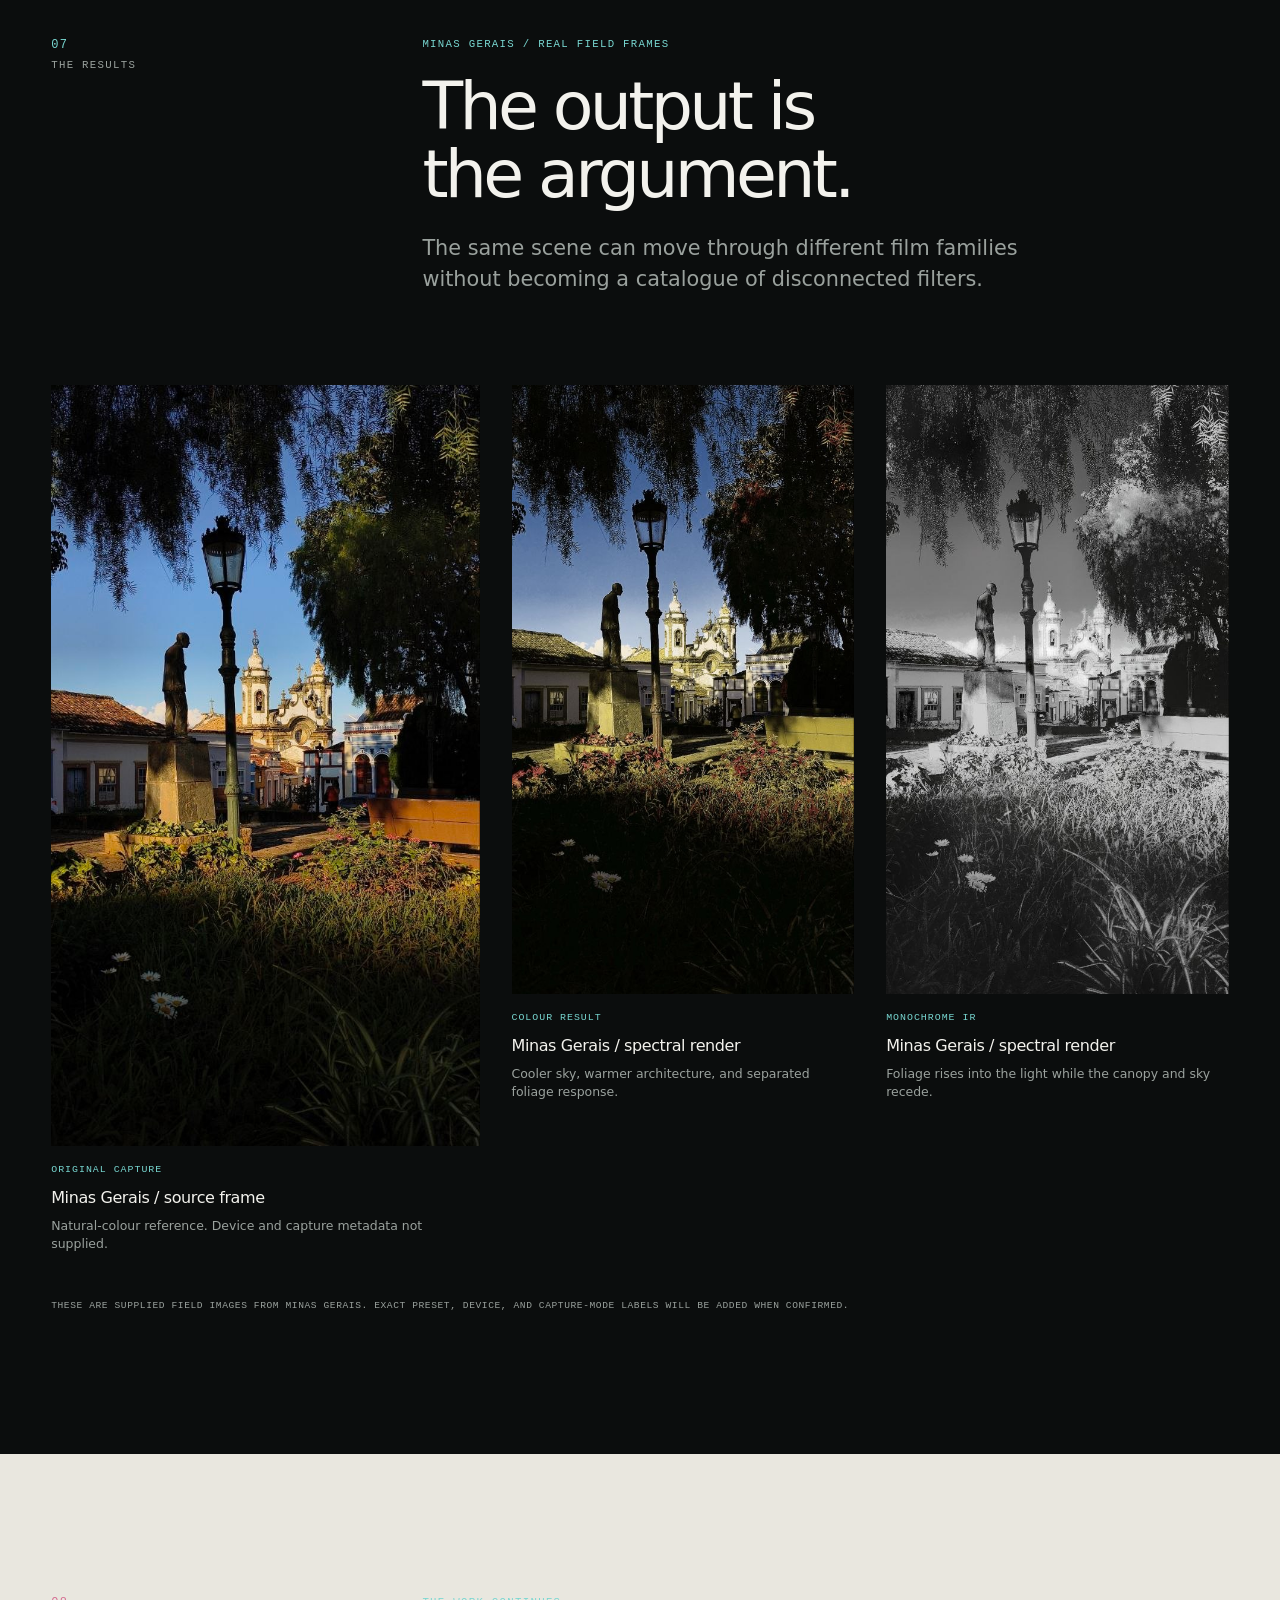
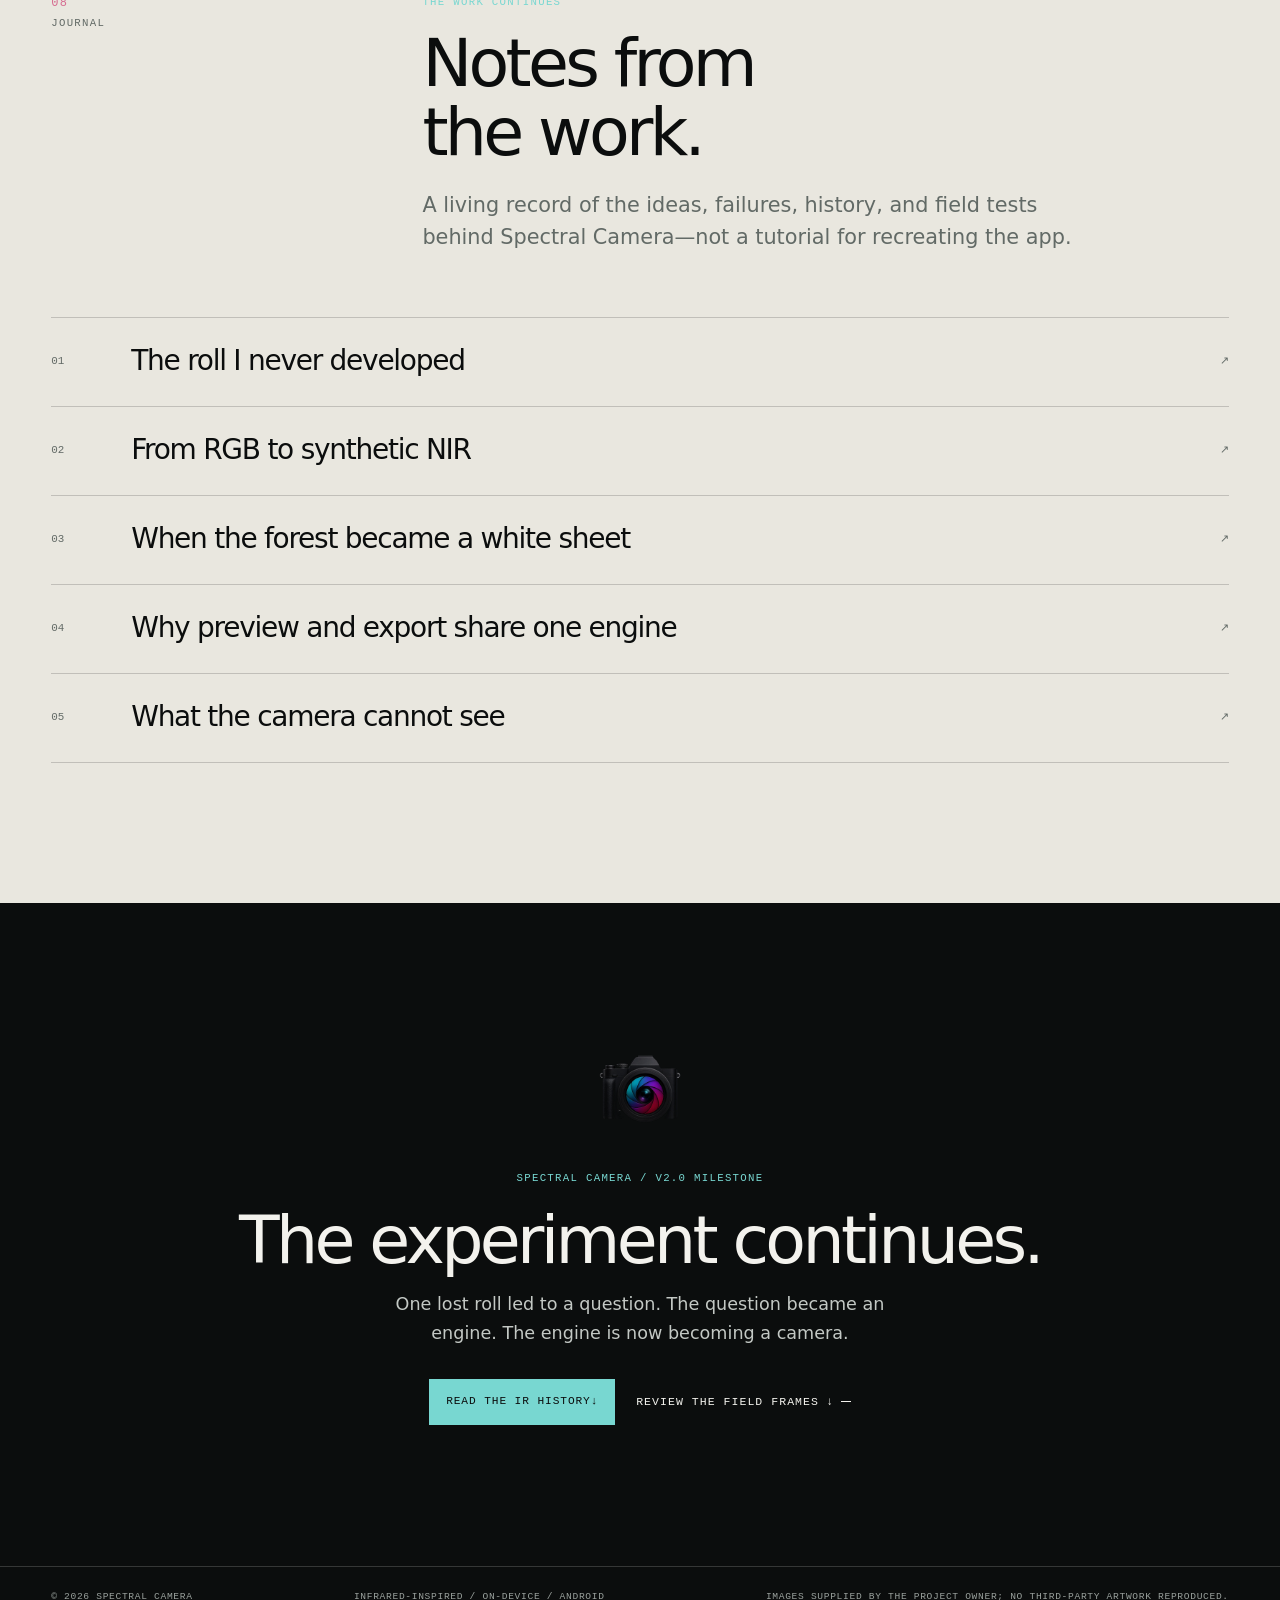
==== commit 55b5b9ee: "docs: add infrared history and clarify site scope" ====
--- a/site/index.html
+++ b/site/index.html
@@ -4,9 +4,9 @@
   <meta charset="utf-8">
   <meta name="viewport" content="width=device-width, initial-scale=1">
   <meta name="theme-color" content="#0b0d0d">
-  <meta name="description" content="The story and engine behind Spectral Camera: an on-device Android camera for simulated infrared, Aerochrome-style colour, and film rendering.">
+  <meta name="description" content="Spectral Camera is an on-device Android camera for infrared-inspired colour, monochrome IR, and film response—plus the history that made these images compelling.">
   <meta property="og:title" content="The roll I never developed — Spectral Camera">
-  <meta property="og:description" content="From a forgotten roll of Rollei IR 400 to a scene-aware spectral camera engine for Android.">
+  <meta property="og:description" content="A product story, visual history, and field journal for an Android camera exploring infrared-inspired photography.">
   <meta property="og:type" content="website">
   <meta property="og:image" content="assets/images/minas-gerais-colour-result.jpg">
   <title>The roll I never developed — Spectral Camera</title>
@@ -30,9 +30,10 @@
       <nav id="site-nav" class="site-nav" aria-label="Main navigation">
         <a href="#story">Story</a>
         <a href="#engine">Engine</a>
+        <a href="#history">IR history</a>
         <a href="#field-notes">Field notes</a>
         <a href="#results">Results</a>
-        <a class="nav-cta" href="https://github.com/renardoberou/spectral-camera" target="_blank" rel="noreferrer">Source <span aria-hidden="true">↗</span></a>
+        <a class="nav-cta" href="#results">See the work <span aria-hidden="true">↓</span></a>
       </nav>
     </div>
   </header>
@@ -42,7 +43,7 @@
       <div class="hero-copy page-shell">
         <p class="eyebrow">A photographic experiment, continued</p>
         <h1>The roll<br><em>I never developed.</em></h1>
-        <p class="hero-lede">Spectral Camera began with a forgotten roll of Rollei IR 400, bought in 2009 and carried through a lifetime of analogue photography.</p>
+        <p class="hero-lede">Spectral Camera is an Android camera for exploring infrared-inspired colour, monochrome IR, and film response—born from a forgotten roll of infrared film.</p>
         <div class="hero-actions">
           <a class="button button-primary" href="#story">Read the story <span aria-hidden="true">↓</span></a>
           <a class="text-link" href="#engine">See the engine <span aria-hidden="true">↗</span></a>
@@ -115,9 +116,39 @@
       </div>
     </section>
 
+    <section id="history" class="history section-paper section-padding section-rule">
+      <div class="page-shell">
+        <div class="section-intro section-intro-wide">
+          <div class="section-marker"><span>03</span><span>IR history</span></div>
+          <div>
+            <p class="eyebrow">A visual culture outside ordinary colour</p>
+            <h2>Infrared photography has always been both instrument and imagination.</h2>
+            <p class="intro-lede">Near-infrared photography is not thermal imaging. It records a neighbouring part of the spectrum, where foliage, sky, water, skin, and built surfaces can relate to one another in unfamiliar ways.</p>
+          </div>
+        </div>
+        <div class="notes-grid history-grid">
+          <article class="note-card">
+            <div class="note-card-body"><span class="card-kicker">Before the aesthetic</span><h3>Science, mapping, and conservation</h3><p>Infrared methods were used to inspect vegetation, reveal material differences, and help conservators see underdrawings and changes hidden in visible light. The technique first earned trust as a way to investigate what ordinary colour could not show.</p></div>
+          </article>
+          <article class="note-card">
+            <div class="note-card-body"><span class="card-kicker">False colour</span><h3>When foliage turned the image inside out</h3><p>Colour-infrared film made healthy vegetation shift toward vivid red and magenta while skies and water could move into cyan and blue. Those results were designed for practical interpretation before photographers adopted them as a visual language.</p></div>
+          </article>
+          <article class="note-card note-card-featured">
+            <div class="note-card-body"><span class="card-kicker">Pop culture / the 1960s</span><h3>From album covers to visual shorthand</h3><p>Infrared images entered popular culture through the record sleeve and the portrait: music artists including Jimi Hendrix, Donovan, Frank Zappa, the Grateful Dead, and Bob Dylan were associated with the period’s surreal IR look. The effect became shorthand for altered perception, psychedelia, and a world just beyond ordinary sight.</p><p class="source-note">This section names artists as historical references, not as endorsements or product associations.</p></div>
+          </article>
+          <article class="note-card">
+            <div class="note-card-body"><span class="card-kicker">Cinema and contemporary work</span><h3>A tool for making the invisible visible</h3><p>Infrared also travelled through cinema, video art, computer imaging, and documentary practice. It can suggest night, memory, surveillance, otherness, or ecological change—but the meaning comes from the work, not from a preset label.</p></div>
+          </article>
+        </div>
+        <div class="history-sources prose">
+          <p><strong>Further reading:</strong> <a href="https://necsus-ejms.org/beyond-human-vision-towards-an-archaeology-of-infrared-images/" target="_blank" rel="noreferrer">NECSUS, “Beyond human vision”</a>; <a href="https://airandspace.si.edu/stories/editorial/preserving-flak-bait-reversing-1970s-restoration" target="_blank" rel="noreferrer">Smithsonian conservation work using infrared</a>; <a href="https://kolarivision.com/history-of-infrared-photography/" target="_blank" rel="noreferrer">Kolari’s historical overview</a>. These links are references, not copied content.</p>
+        </div>
+      </div>
+    </section>
+
     <section class="return section-dark section-padding">
       <div class="page-shell return-grid">
-        <div class="section-marker section-marker-dark"><span>02</span><span>The return</span></div>
+        <div class="section-marker section-marker-dark"><span>03</span><span>The return</span></div>
         <div class="return-copy prose prose-dark">
           <p class="eyebrow">Minas Gerais / 2026</p>
           <h2>“This would look amazing in Aerochrome.”</h2>
@@ -131,7 +162,7 @@
     <section id="engine" class="engine section-paper section-padding">
       <div class="page-shell">
         <div class="section-intro section-intro-wide">
-          <div class="section-marker"><span>03</span><span>The engine</span></div>
+          <div class="section-marker"><span>04</span><span>The engine</span></div>
           <div>
             <p class="eyebrow">From sensor data to film response</p>
             <h2>A film camera built from a missing roll.</h2>
@@ -150,7 +181,7 @@
           <div class="pipeline-arrow" aria-hidden="true">→</div>
           <div class="pipeline-step"><span class="pipeline-number">05</span><strong>Estimate</strong><small>Synthetic NIR response</small></div>
           <div class="pipeline-arrow" aria-hidden="true">→</div>
-          <div class="pipeline-step"><span class="pipeline-number">06</span><strong>Render</strong><small>Film response / grain / halation</small></div>
+          <div class="pipeline-step"><span class="pipeline-number">06</span><strong>Render</strong><small>Film response / halation</small></div>
           <div class="pipeline-arrow" aria-hidden="true">→</div>
           <div class="pipeline-step"><span class="pipeline-number">07</span><strong>Export</strong><small>Same logic as preview</small></div>
         </div>
@@ -177,7 +208,7 @@
 
     <section id="honesty" class="honesty section-dark section-padding">
       <div class="page-shell honesty-grid">
-        <div class="section-marker section-marker-dark"><span>04</span><span>The boundary</span></div>
+        <div class="section-marker section-marker-dark"><span>05</span><span>The boundary</span></div>
         <div class="honesty-copy prose prose-dark">
           <p class="eyebrow">Honest by design</p>
           <h2>It does not turn a phone into an infrared sensor.</h2>
@@ -191,11 +222,11 @@
     <section id="field-notes" class="field-notes section-paper section-padding">
       <div class="page-shell">
         <div class="section-intro">
-          <div class="section-marker"><span>05</span><span>Field notes</span></div>
+          <div class="section-marker"><span>06</span><span>Field notes</span></div>
           <div>
             <p class="eyebrow">Built by finding what went wrong</p>
             <h2>The best fixes began as failures.</h2>
-            <p class="intro-lede">The engine was not tuned only on perfect photographs. It was tested against the scenes that made it fail.</p>
+            <p class="intro-lede">The product was not judged only on perfect photographs. It was tested against the scenes that made it fail.</p>
           </div>
         </div>
 
@@ -223,7 +254,7 @@
     <section id="results" class="results section-dark section-padding">
       <div class="page-shell">
         <div class="section-intro section-intro-dark">
-          <div class="section-marker section-marker-dark"><span>06</span><span>The results</span></div>
+          <div class="section-marker section-marker-dark"><span>07</span><span>The results</span></div>
           <div>
             <p class="eyebrow">Minas Gerais / real field frames</p>
             <h2>The output is the argument.</h2>
@@ -252,11 +283,11 @@
     <section class="journal section-paper section-padding">
       <div class="page-shell">
         <div class="section-intro">
-          <div class="section-marker"><span>07</span><span>Journal</span></div>
+          <div class="section-marker"><span>08</span><span>Journal</span></div>
           <div>
             <p class="eyebrow">The work continues</p>
-            <h2>Notes from the build.</h2>
-            <p class="intro-lede">A living record of the ideas, failures, and field tests behind Spectral Camera.</p>
+            <h2>Notes from the work.</h2>
+            <p class="intro-lede">A living record of the ideas, failures, history, and field tests behind Spectral Camera—not a tutorial for recreating the app.</p>
           </div>
         </div>
         <div class="journal-list">
@@ -276,8 +307,8 @@
         <h2>The experiment continues.</h2>
         <p>One lost roll led to a question. The question became an engine. The engine is now becoming a camera.</p>
         <div class="hero-actions closing-actions">
-          <a class="button button-primary" href="https://github.com/renardoberou/spectral-camera" target="_blank" rel="noreferrer">Read the Android source <span aria-hidden="true">↗</span></a>
-          <a class="text-link text-link-light" href="https://github.com/renardoberou/spectral-camera" target="_blank" rel="noreferrer">Follow the project <span aria-hidden="true">↗</span></a>
+          <a class="button button-primary" href="#history">Read the IR history <span aria-hidden="true">↓</span></a>
+          <a class="text-link text-link-light" href="#results">Review the field frames <span aria-hidden="true">↓</span></a>
         </div>
       </div>
     </section>
@@ -286,8 +317,8 @@
   <footer class="site-footer section-dark">
     <div class="page-shell footer-inner">
       <span>© 2026 Spectral Camera</span>
-      <span>Simulated infrared / on-device / Android</span>
-      <a href="https://github.com/renardoberou/Spectral-Camera-site" target="_blank" rel="noreferrer">Site source ↗</a>
+      <span>Infrared-inspired / on-device / Android</span>
+      <span>Images supplied by the project owner; no third-party artwork reproduced.</span>
     </div>
   </footer>
 </body>
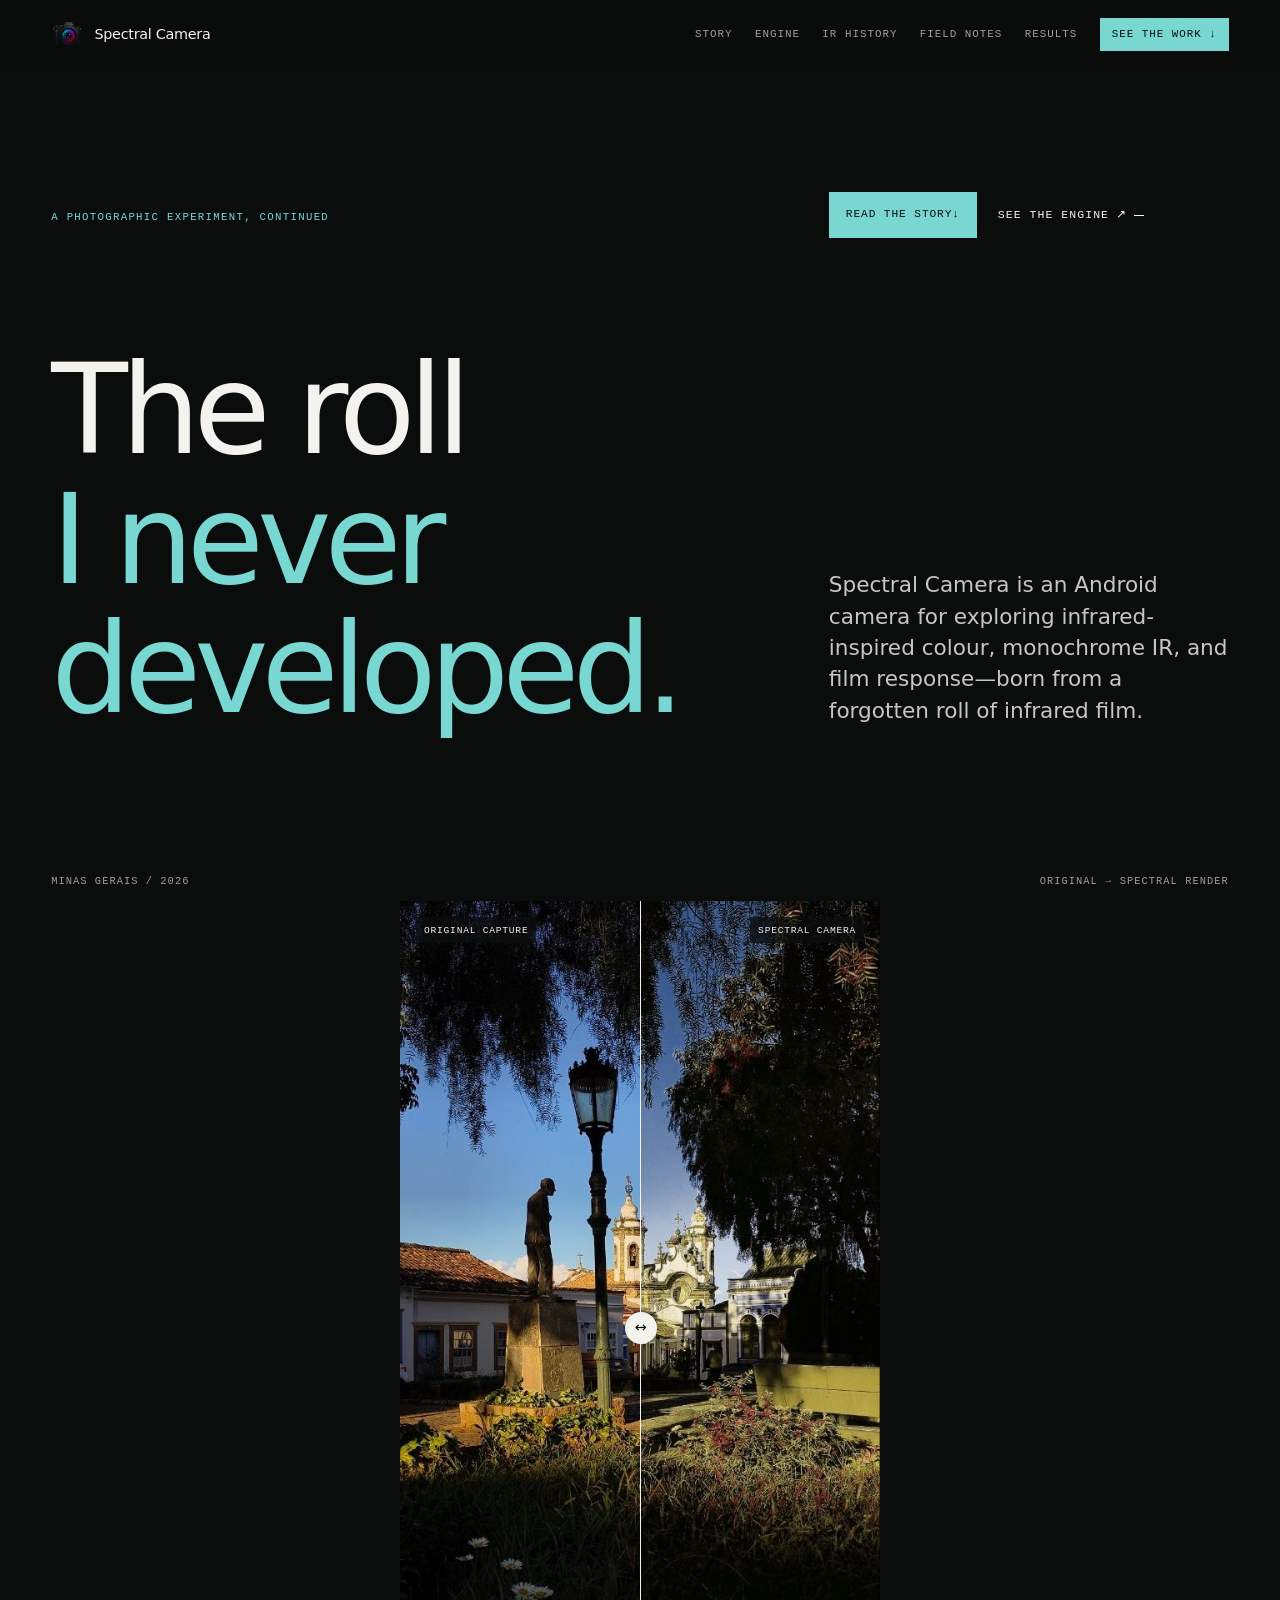
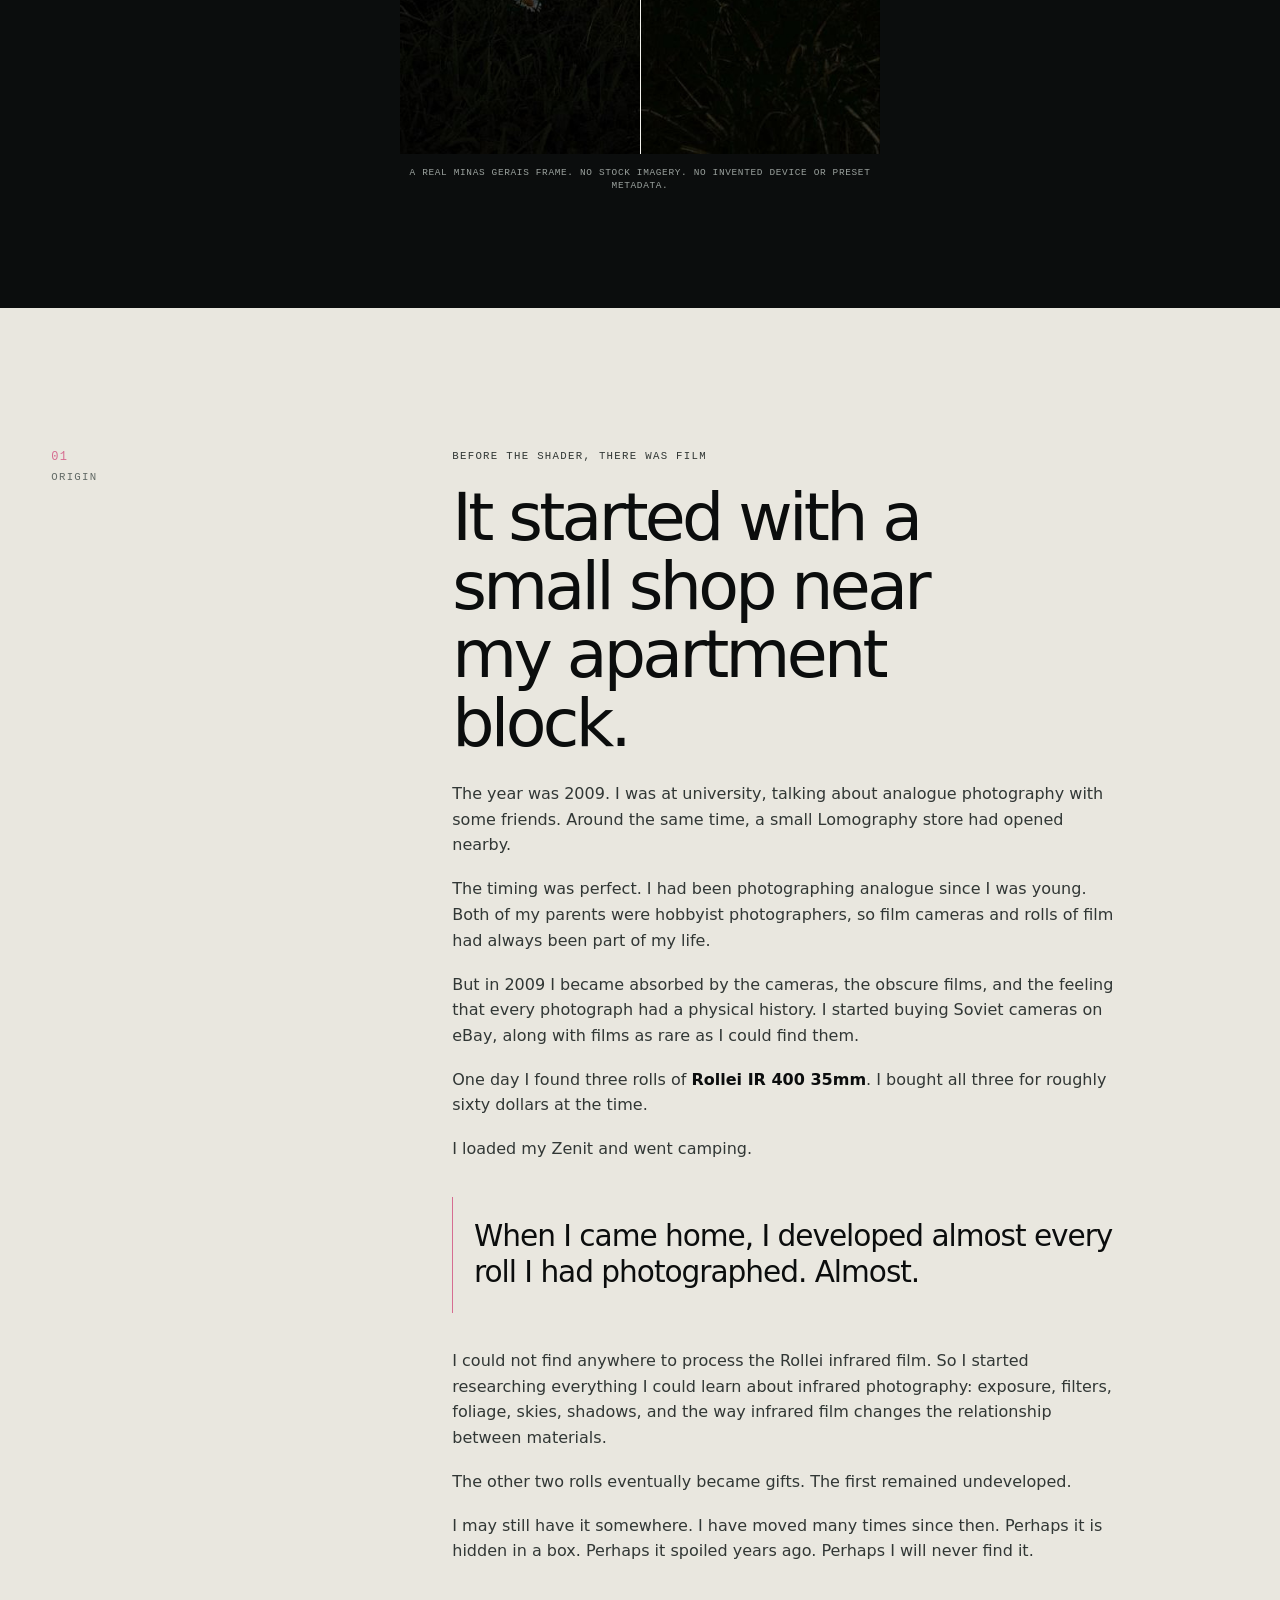
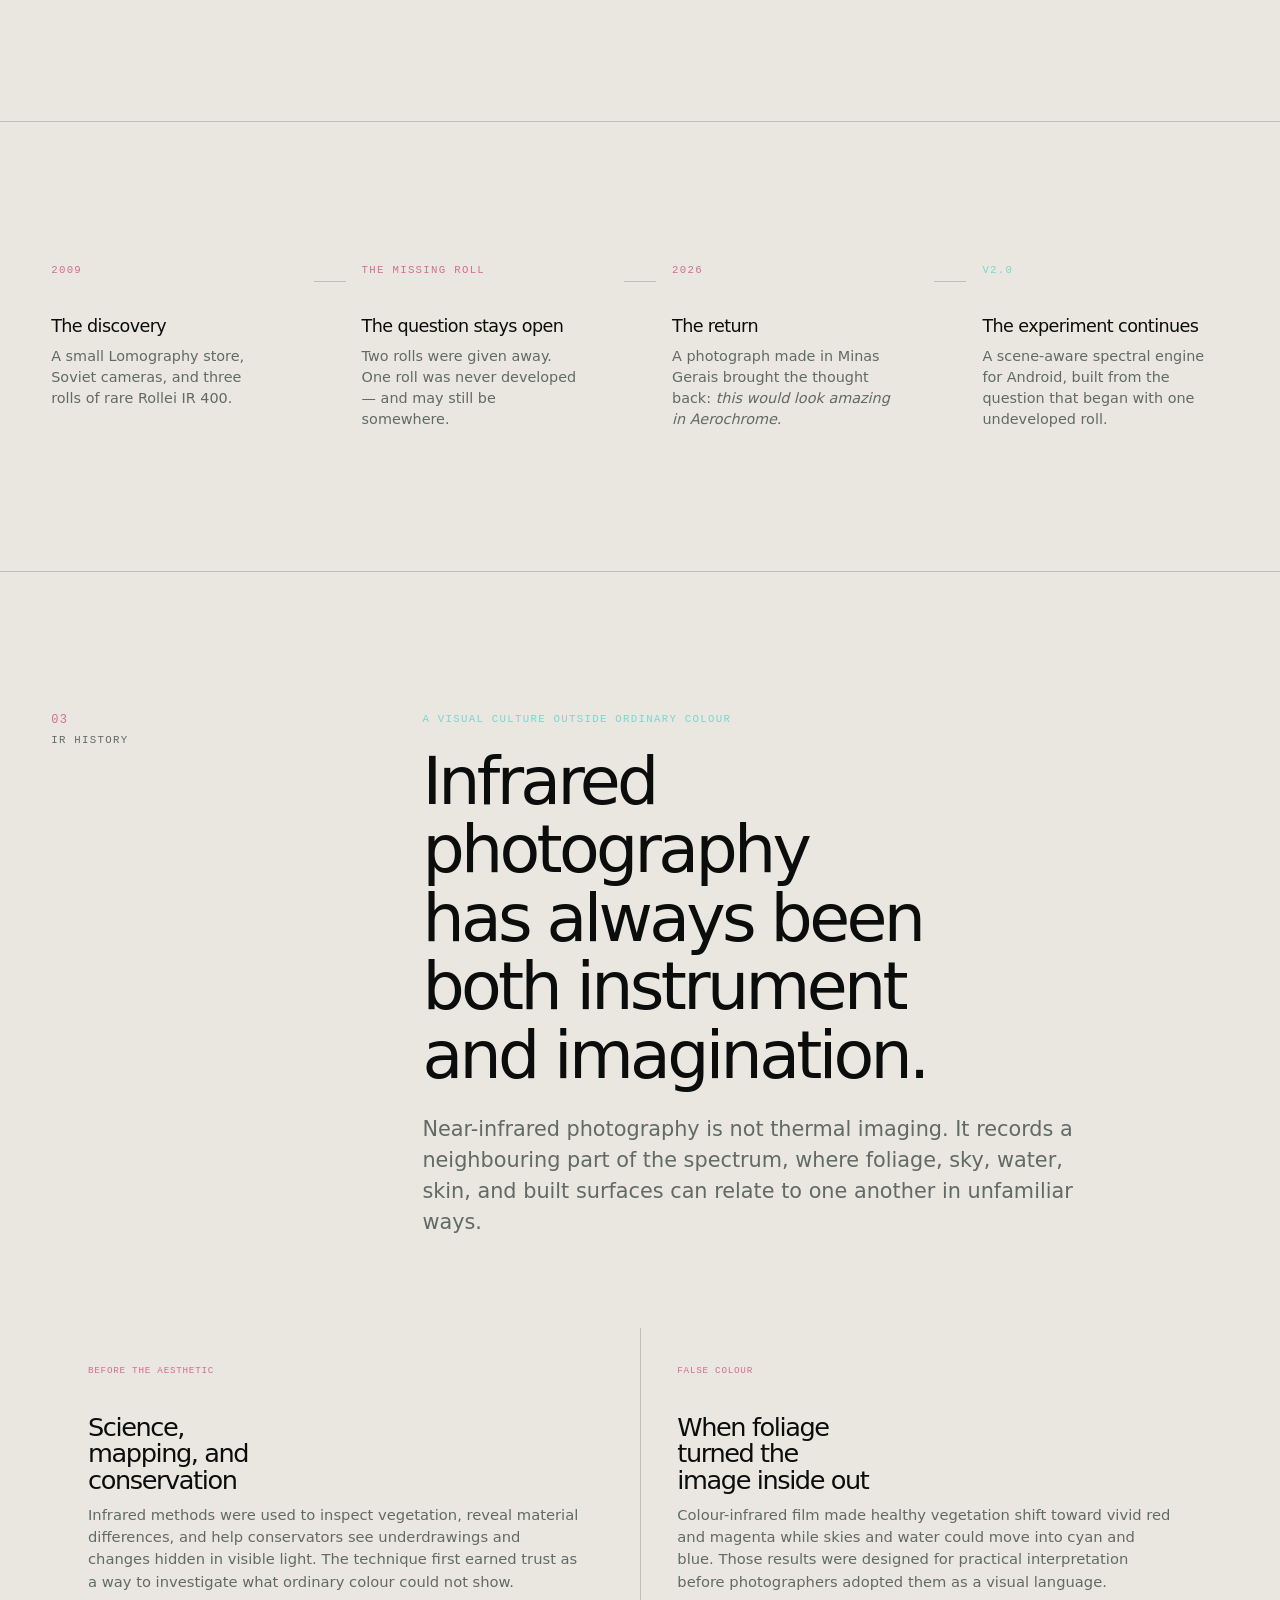
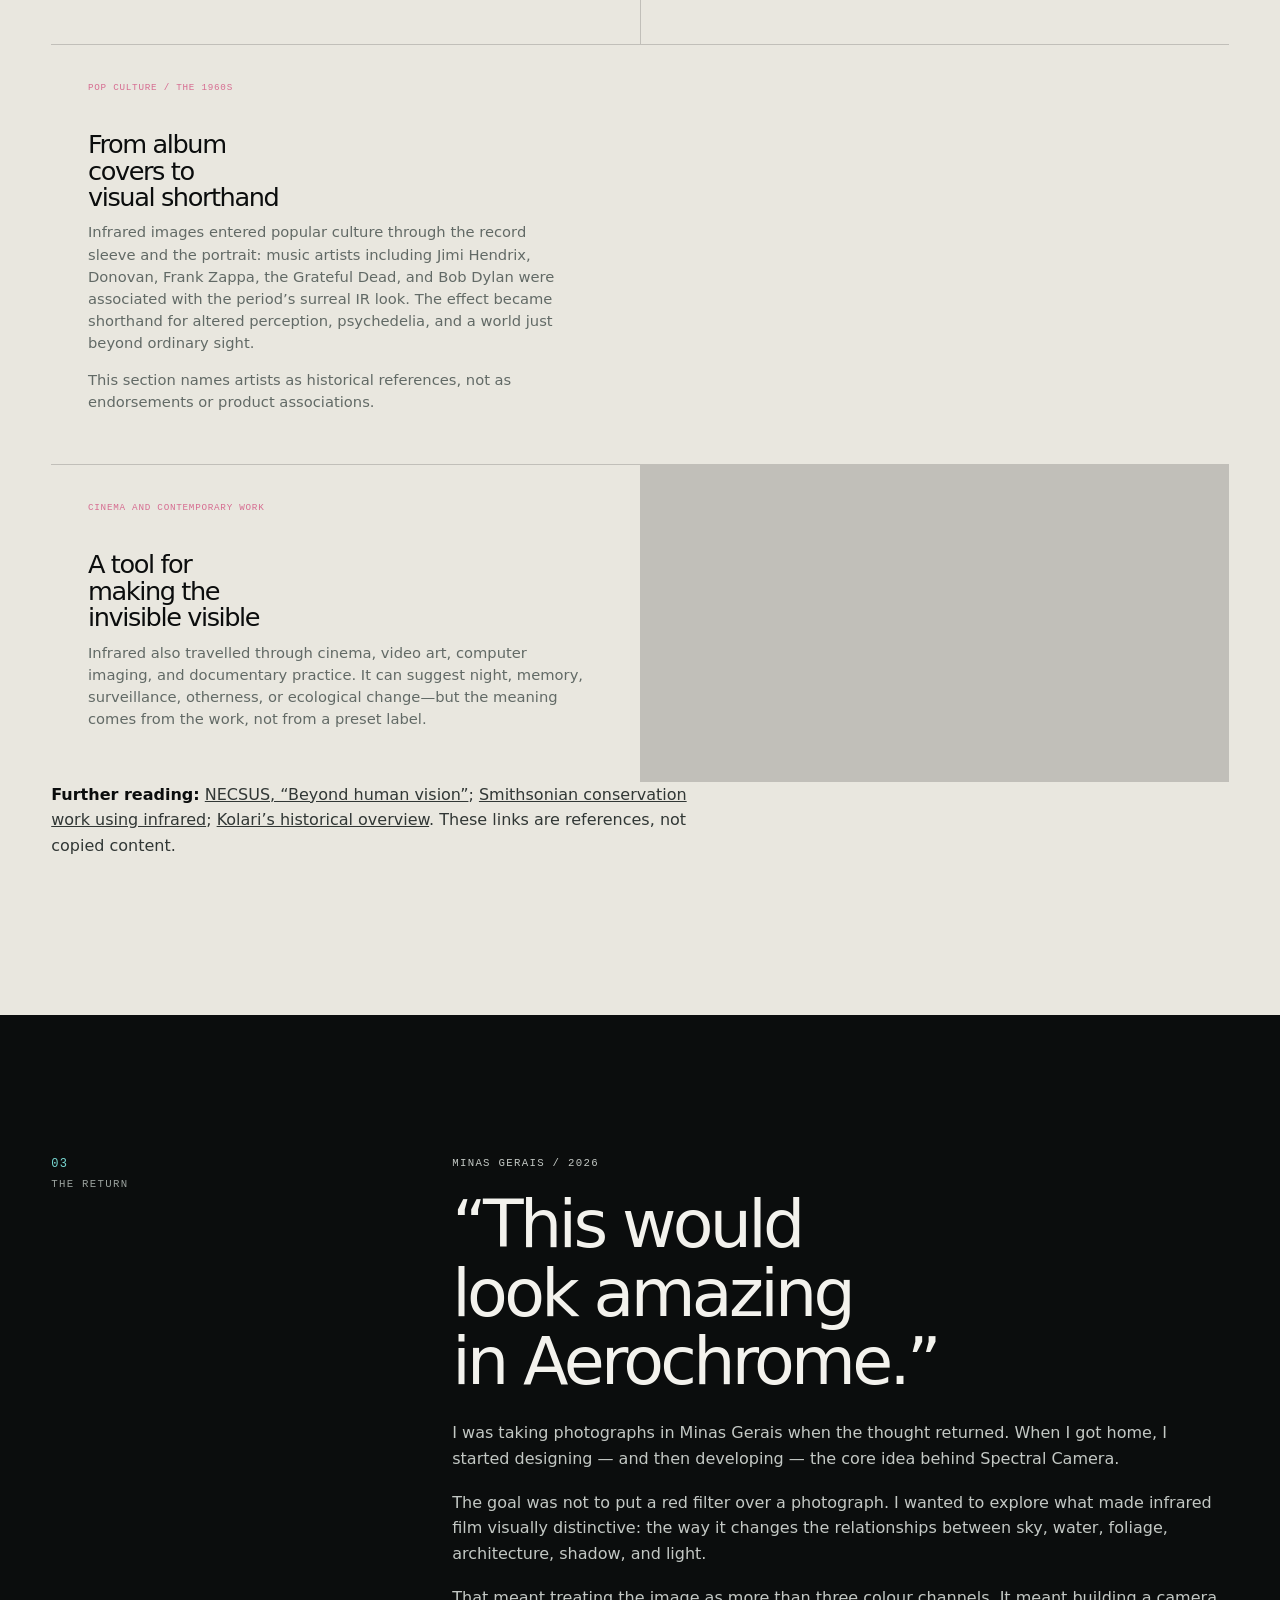
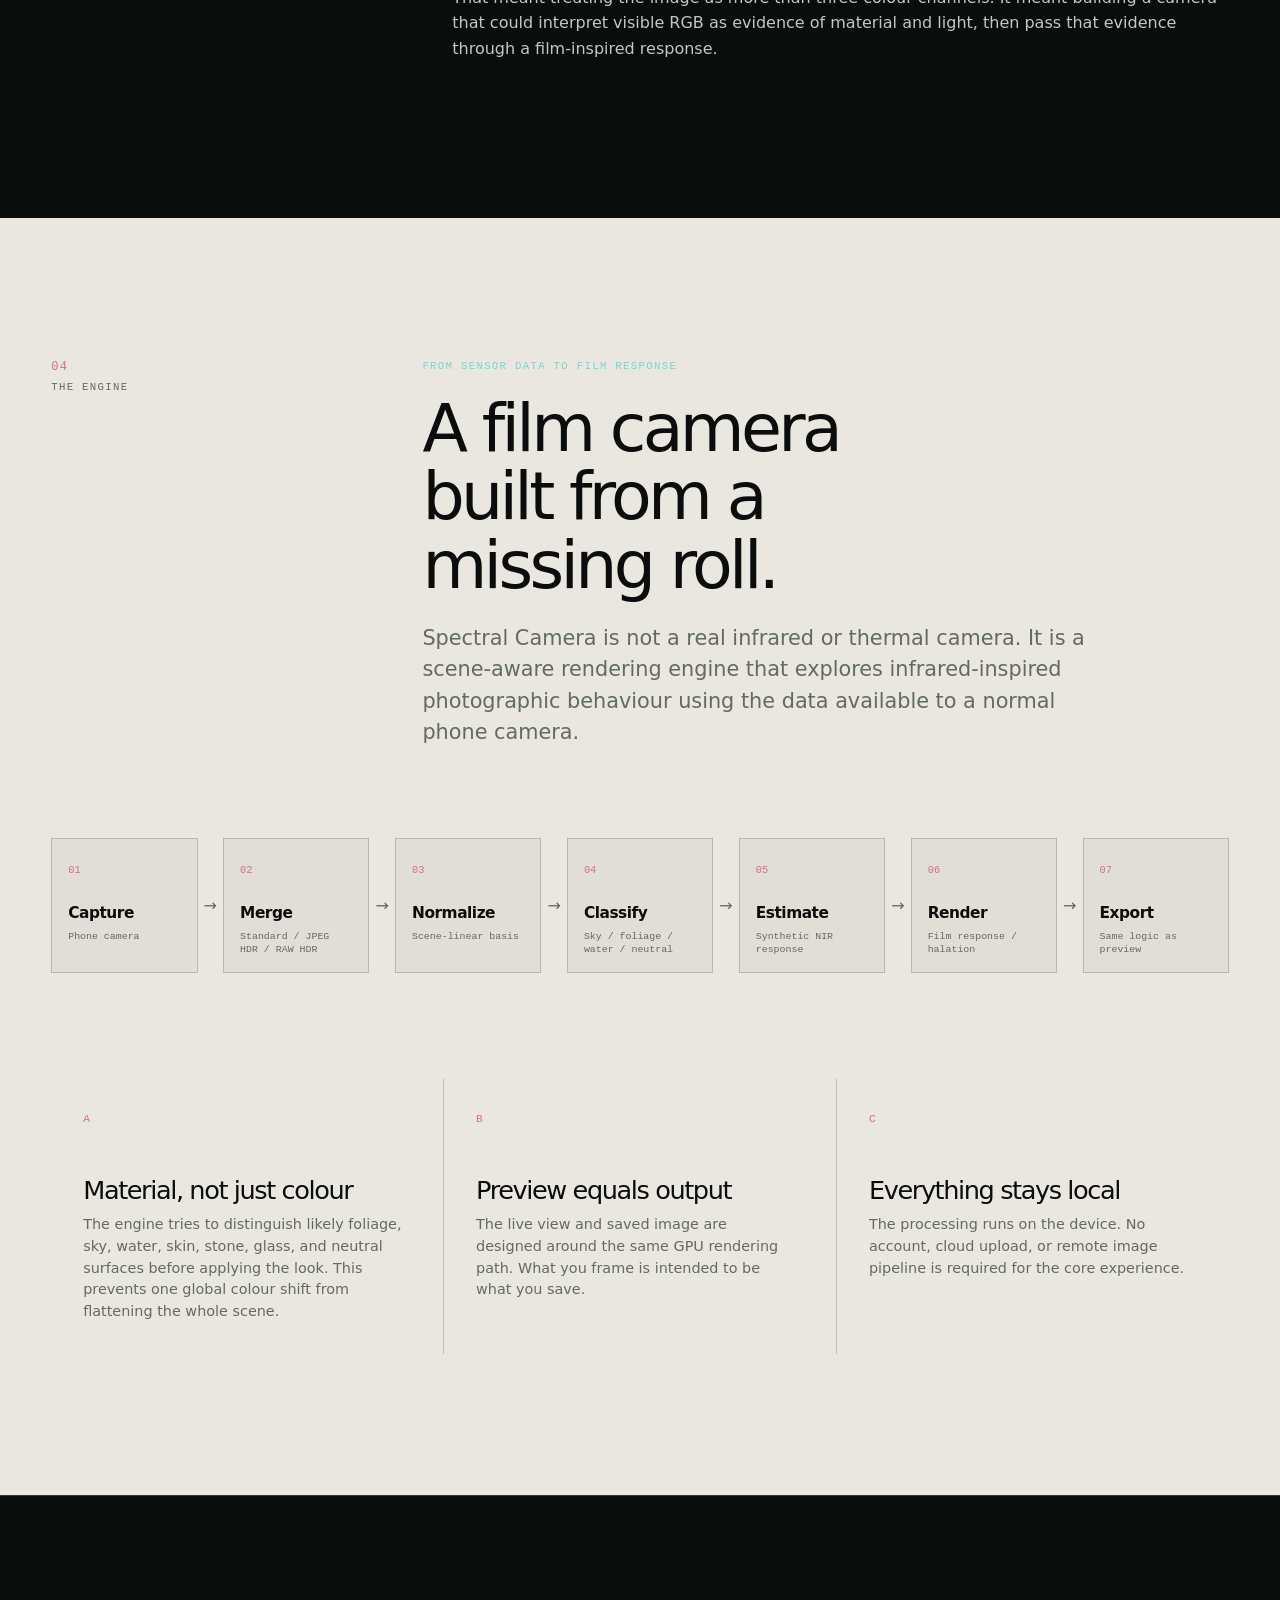
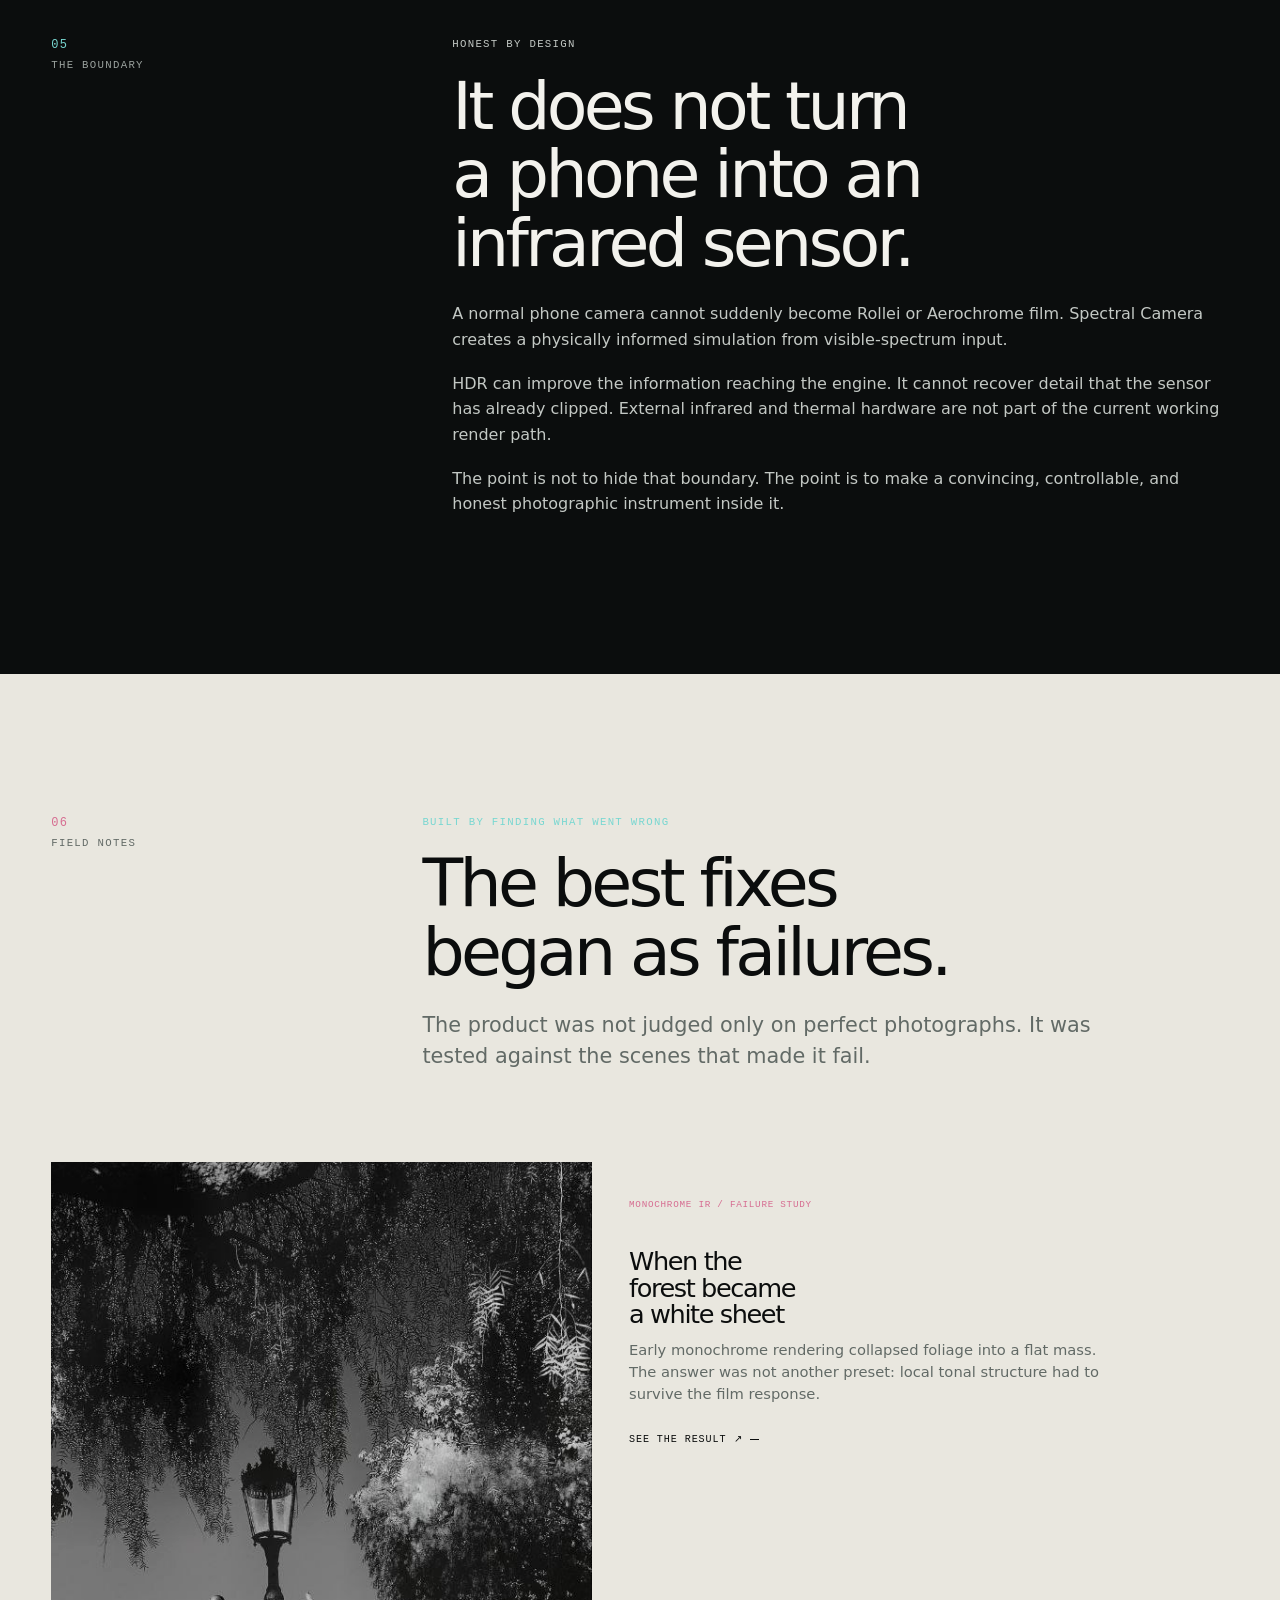
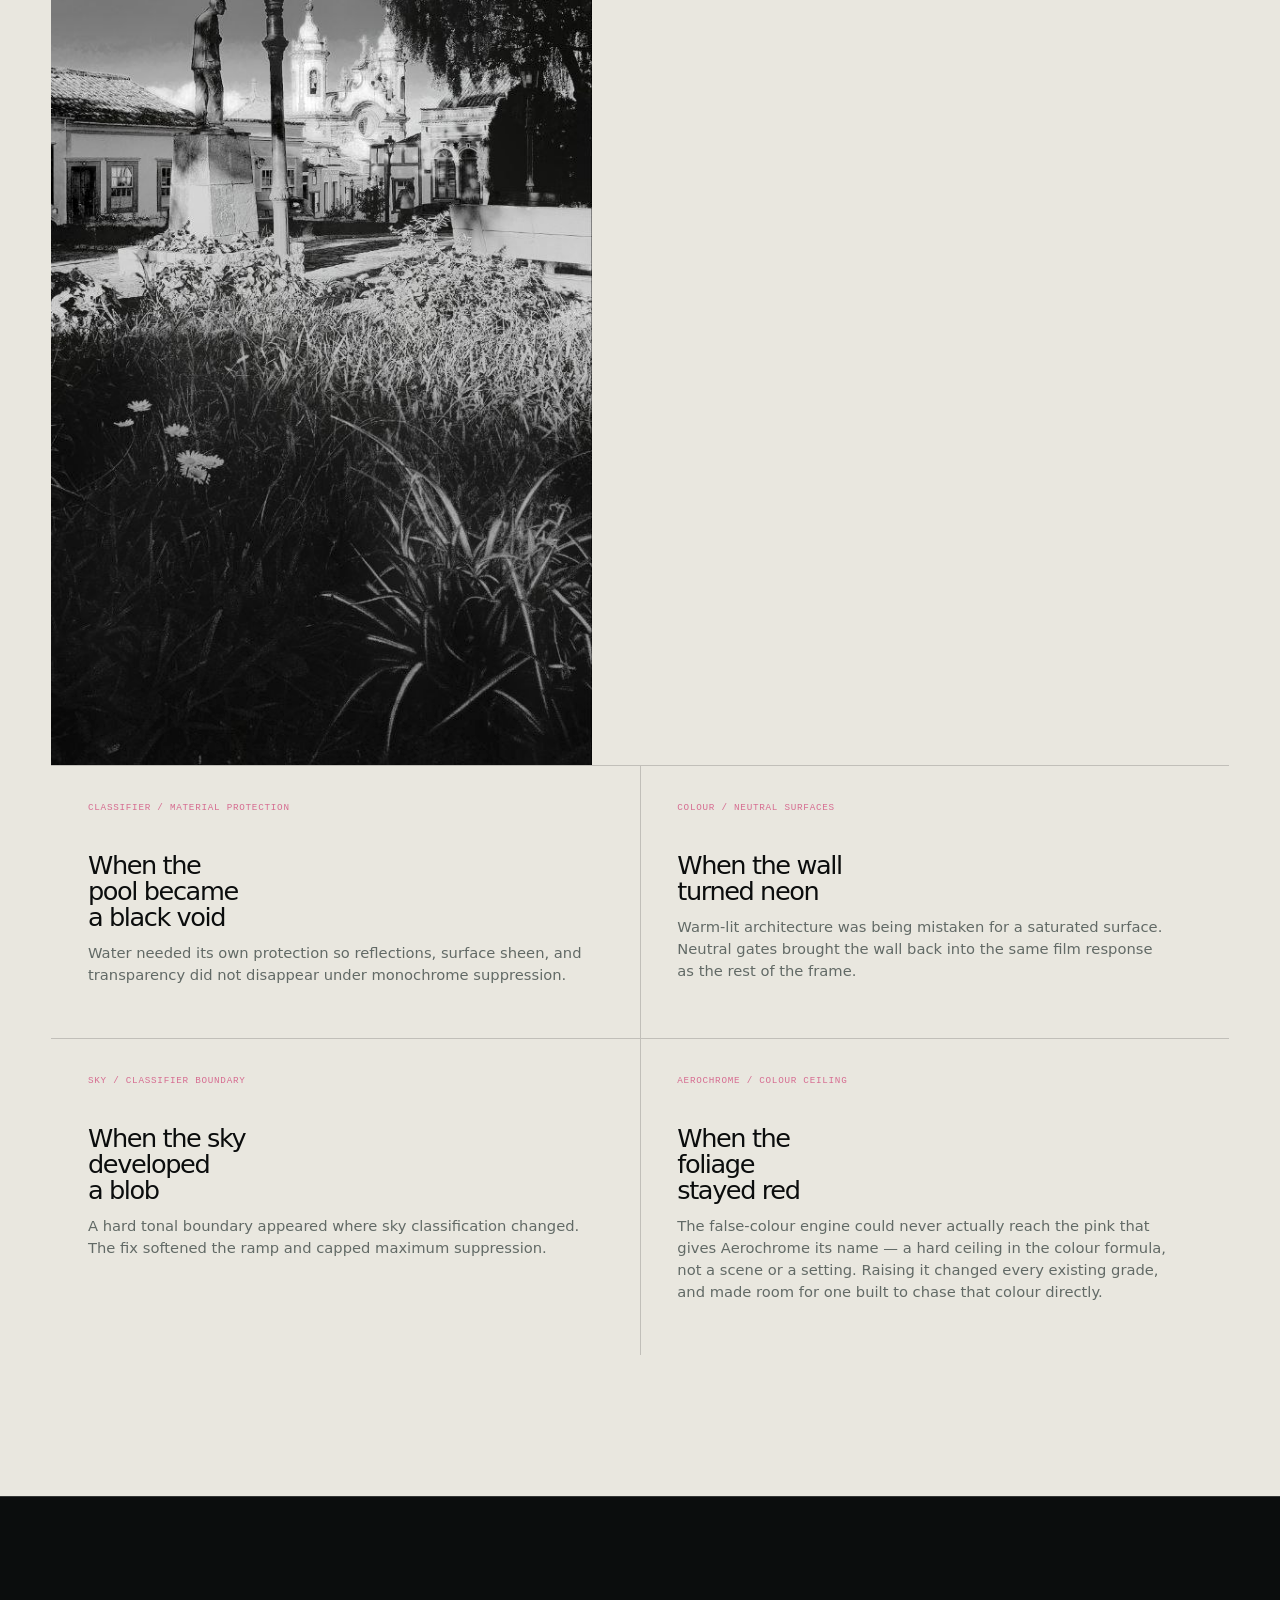
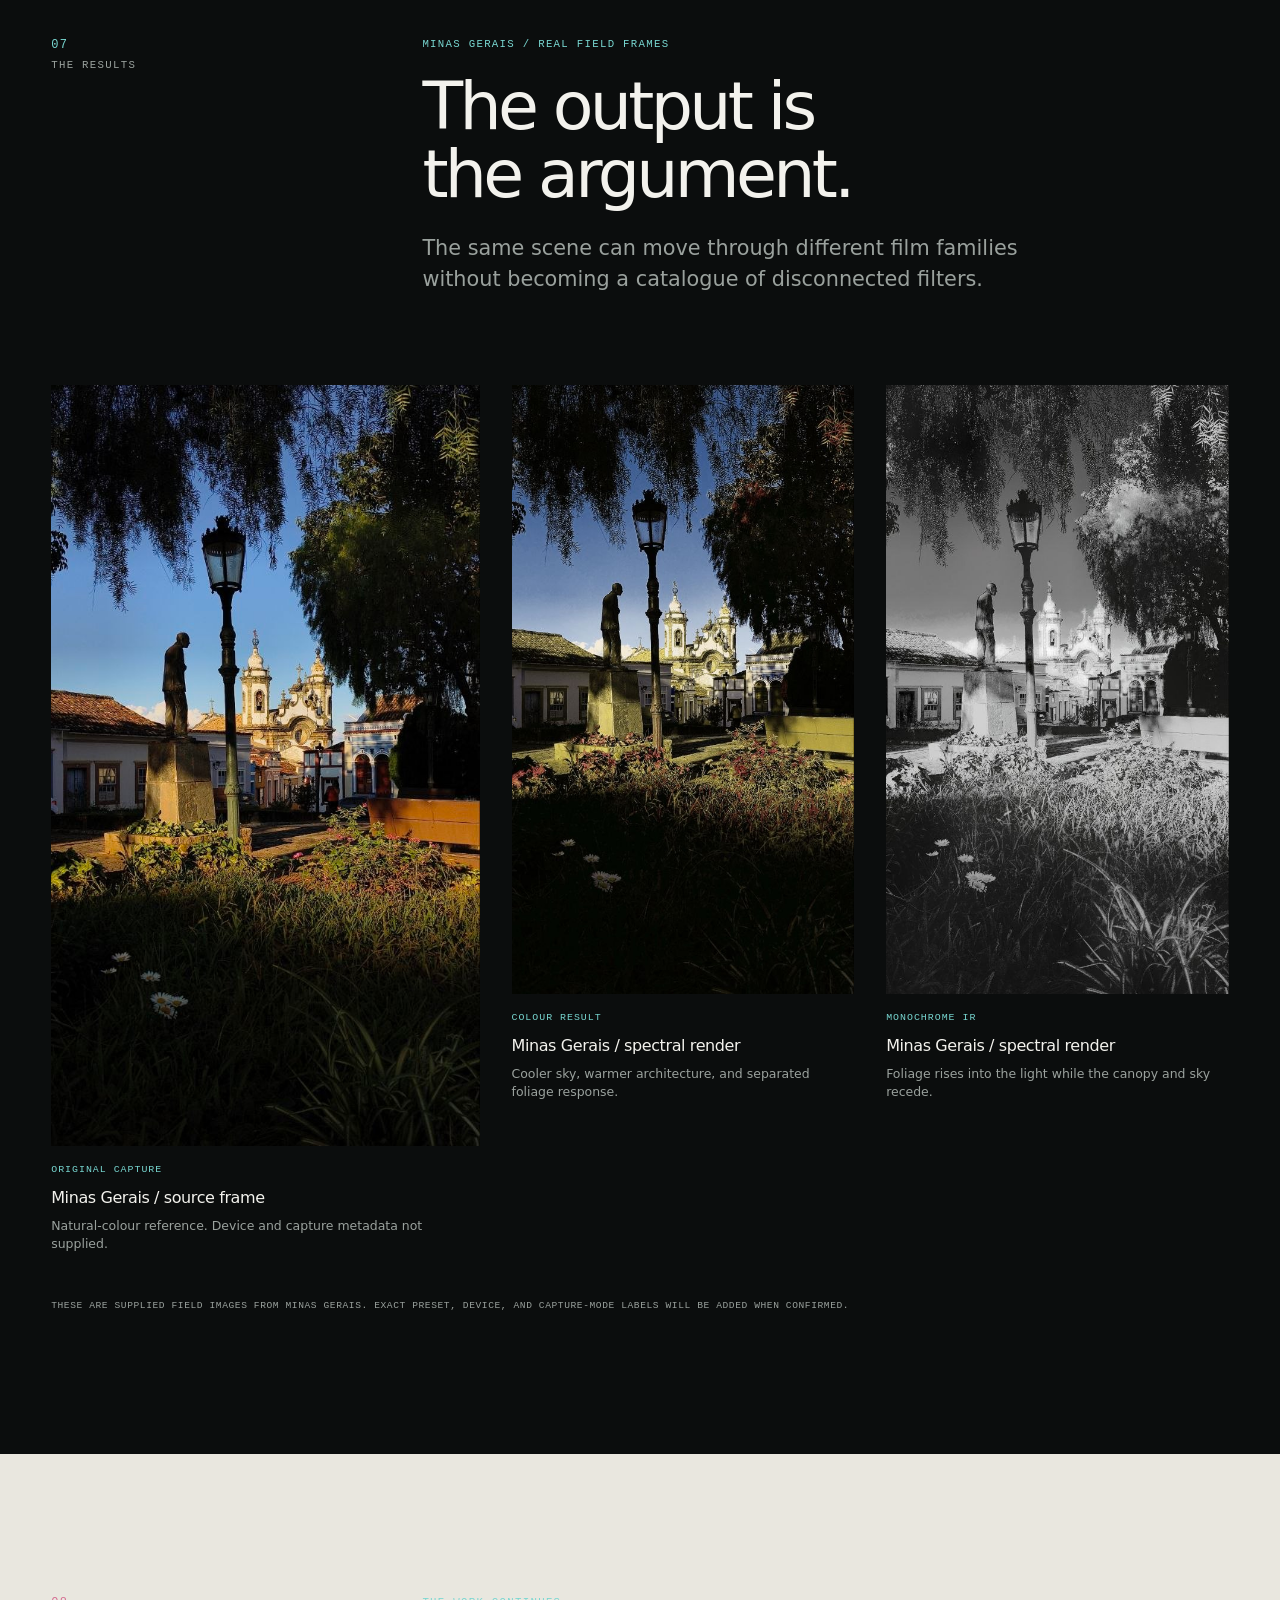
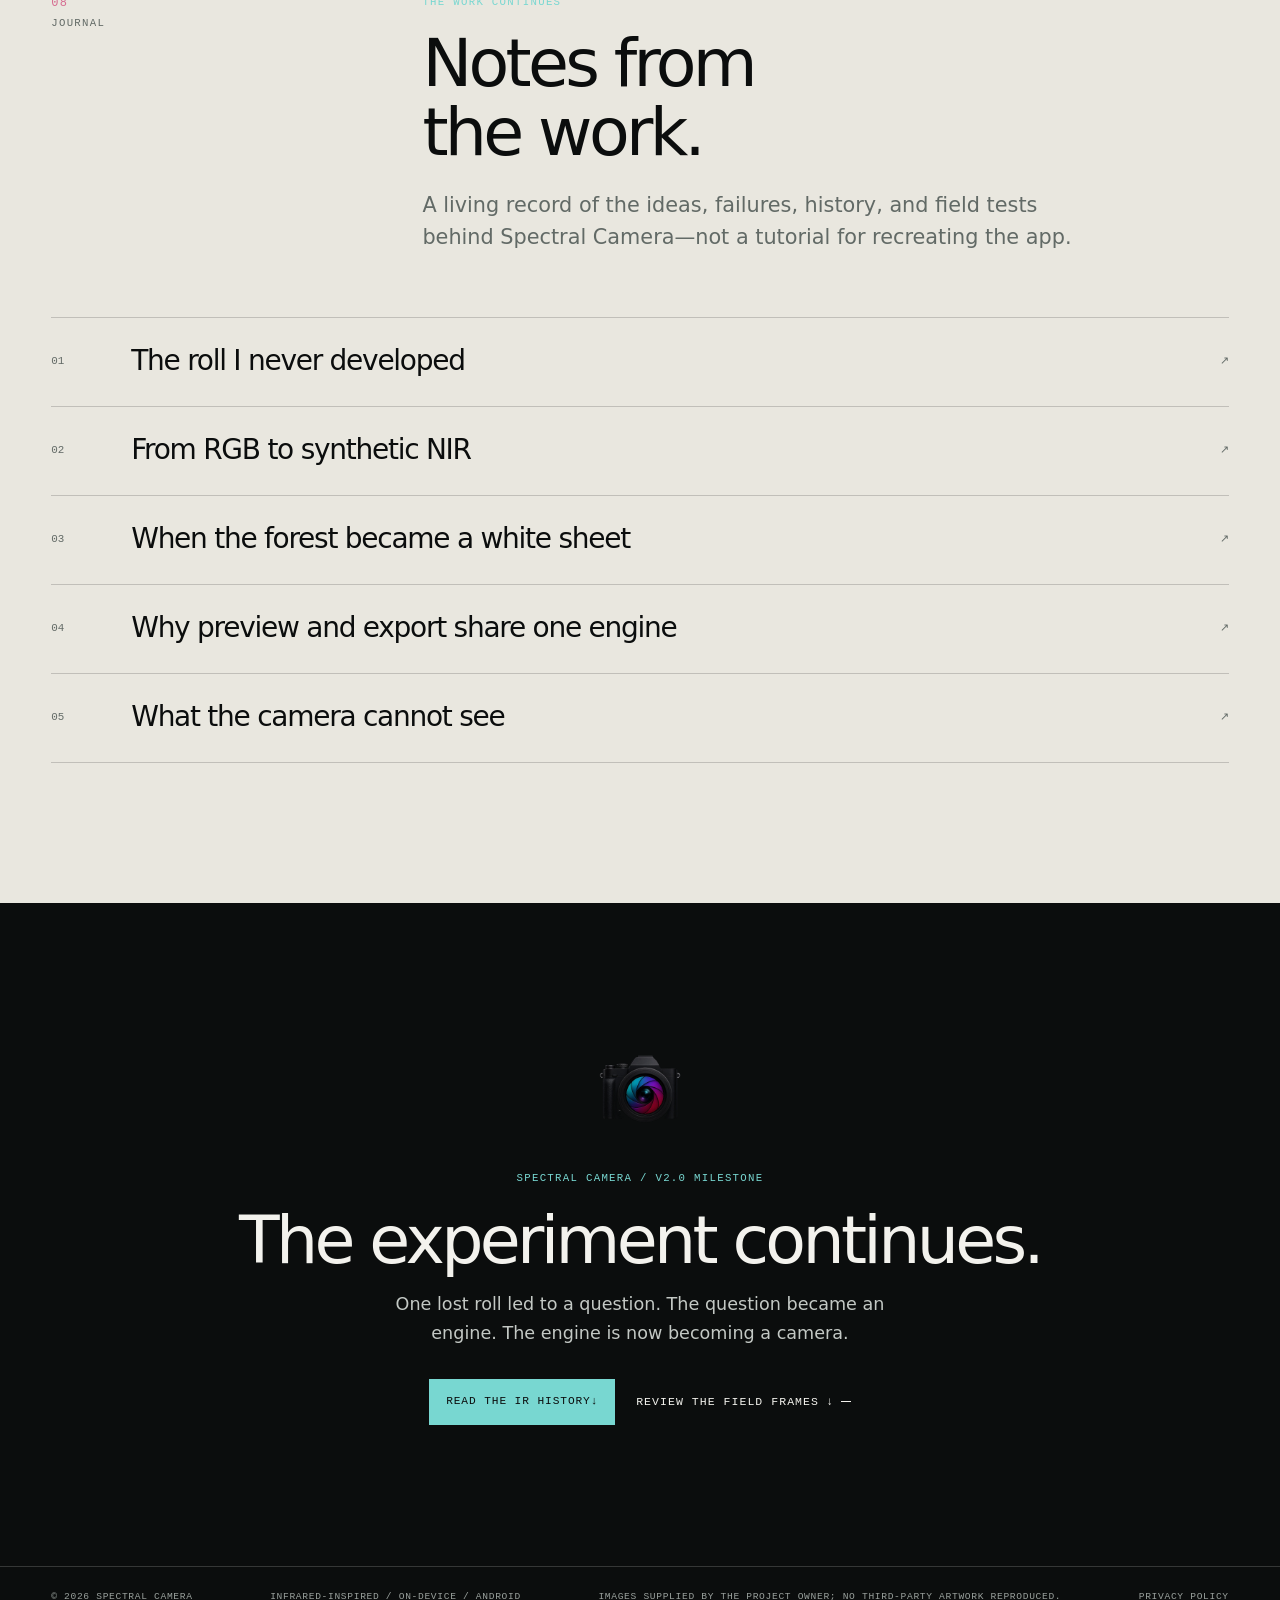
==== commit 31c37eff: "docs: prepare Google Play launch" ====
--- a/site/index.html
+++ b/site/index.html
@@ -319,6 +319,7 @@
       <span>© 2026 Spectral Camera</span>
       <span>Infrared-inspired / on-device / Android</span>
       <span>Images supplied by the project owner; no third-party artwork reproduced.</span>
+      <a href="privacy.html">Privacy policy</a>
     </div>
   </footer>
 </body>
